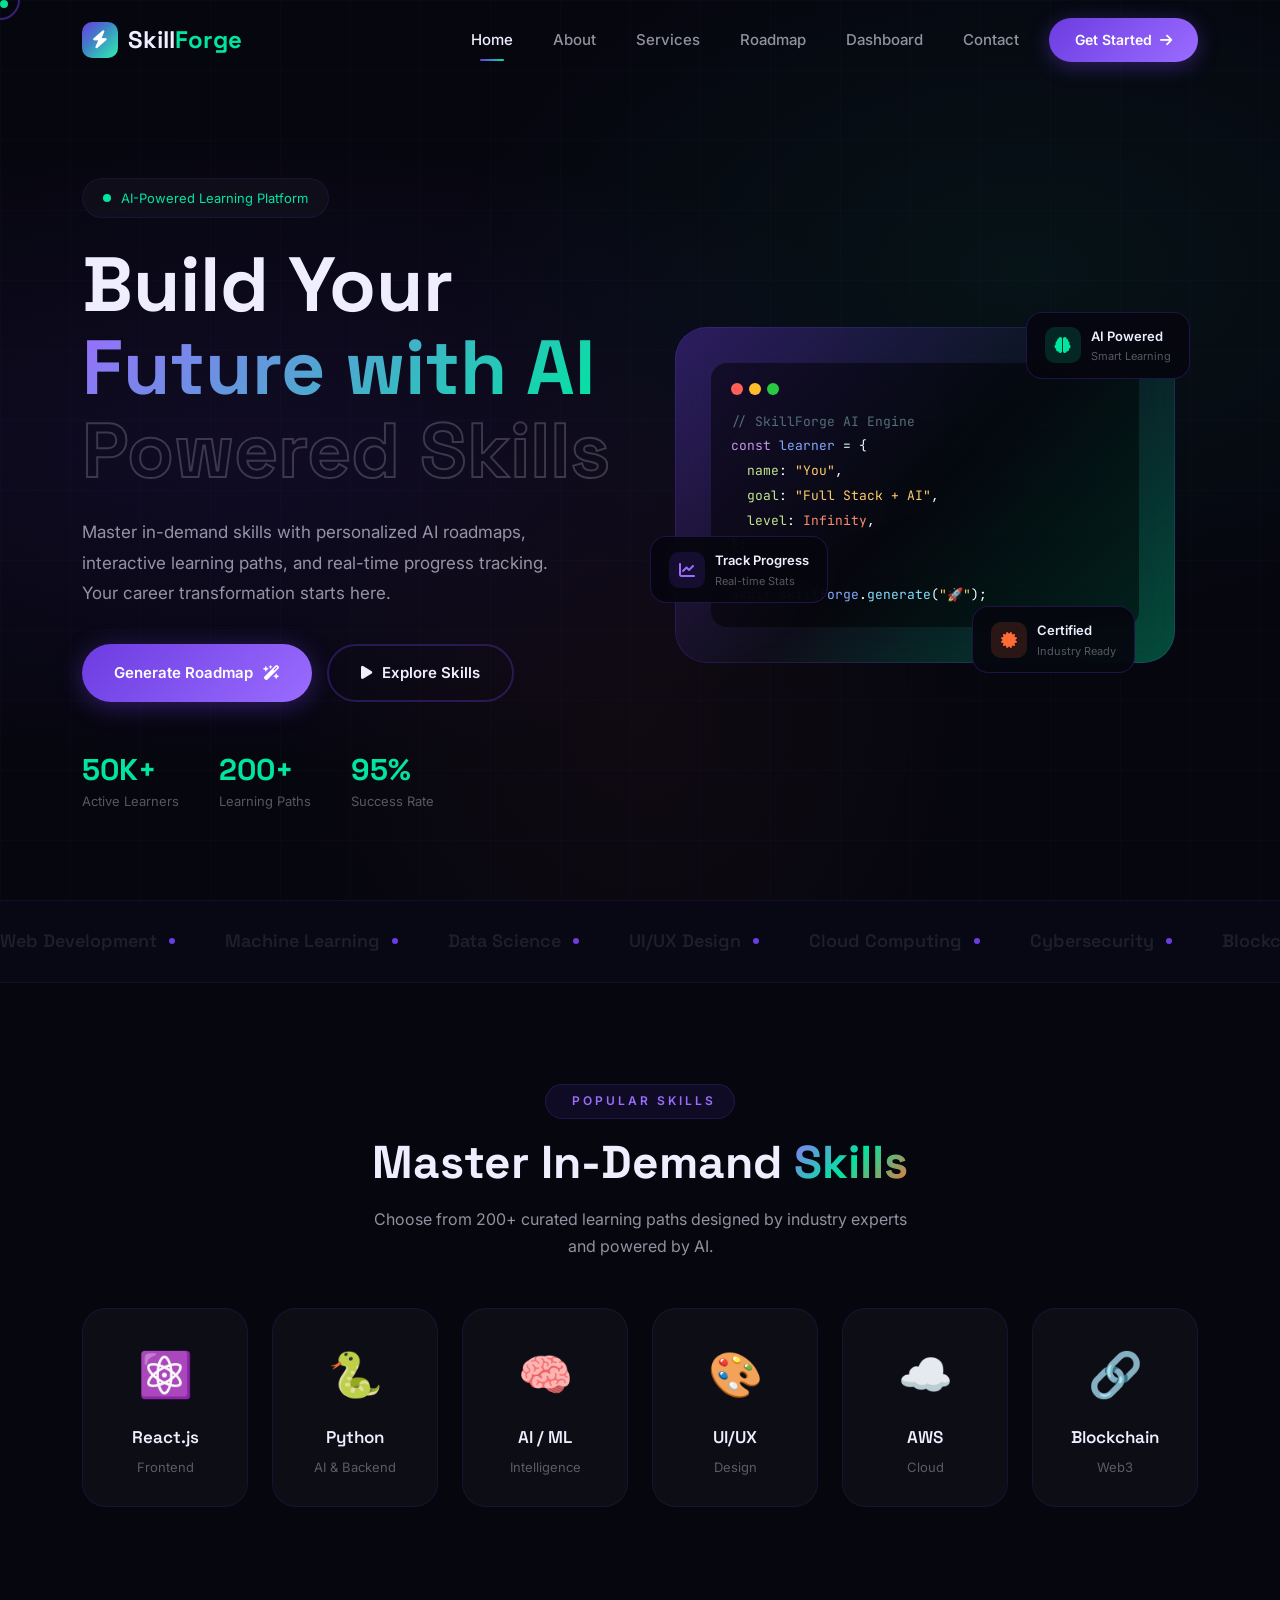
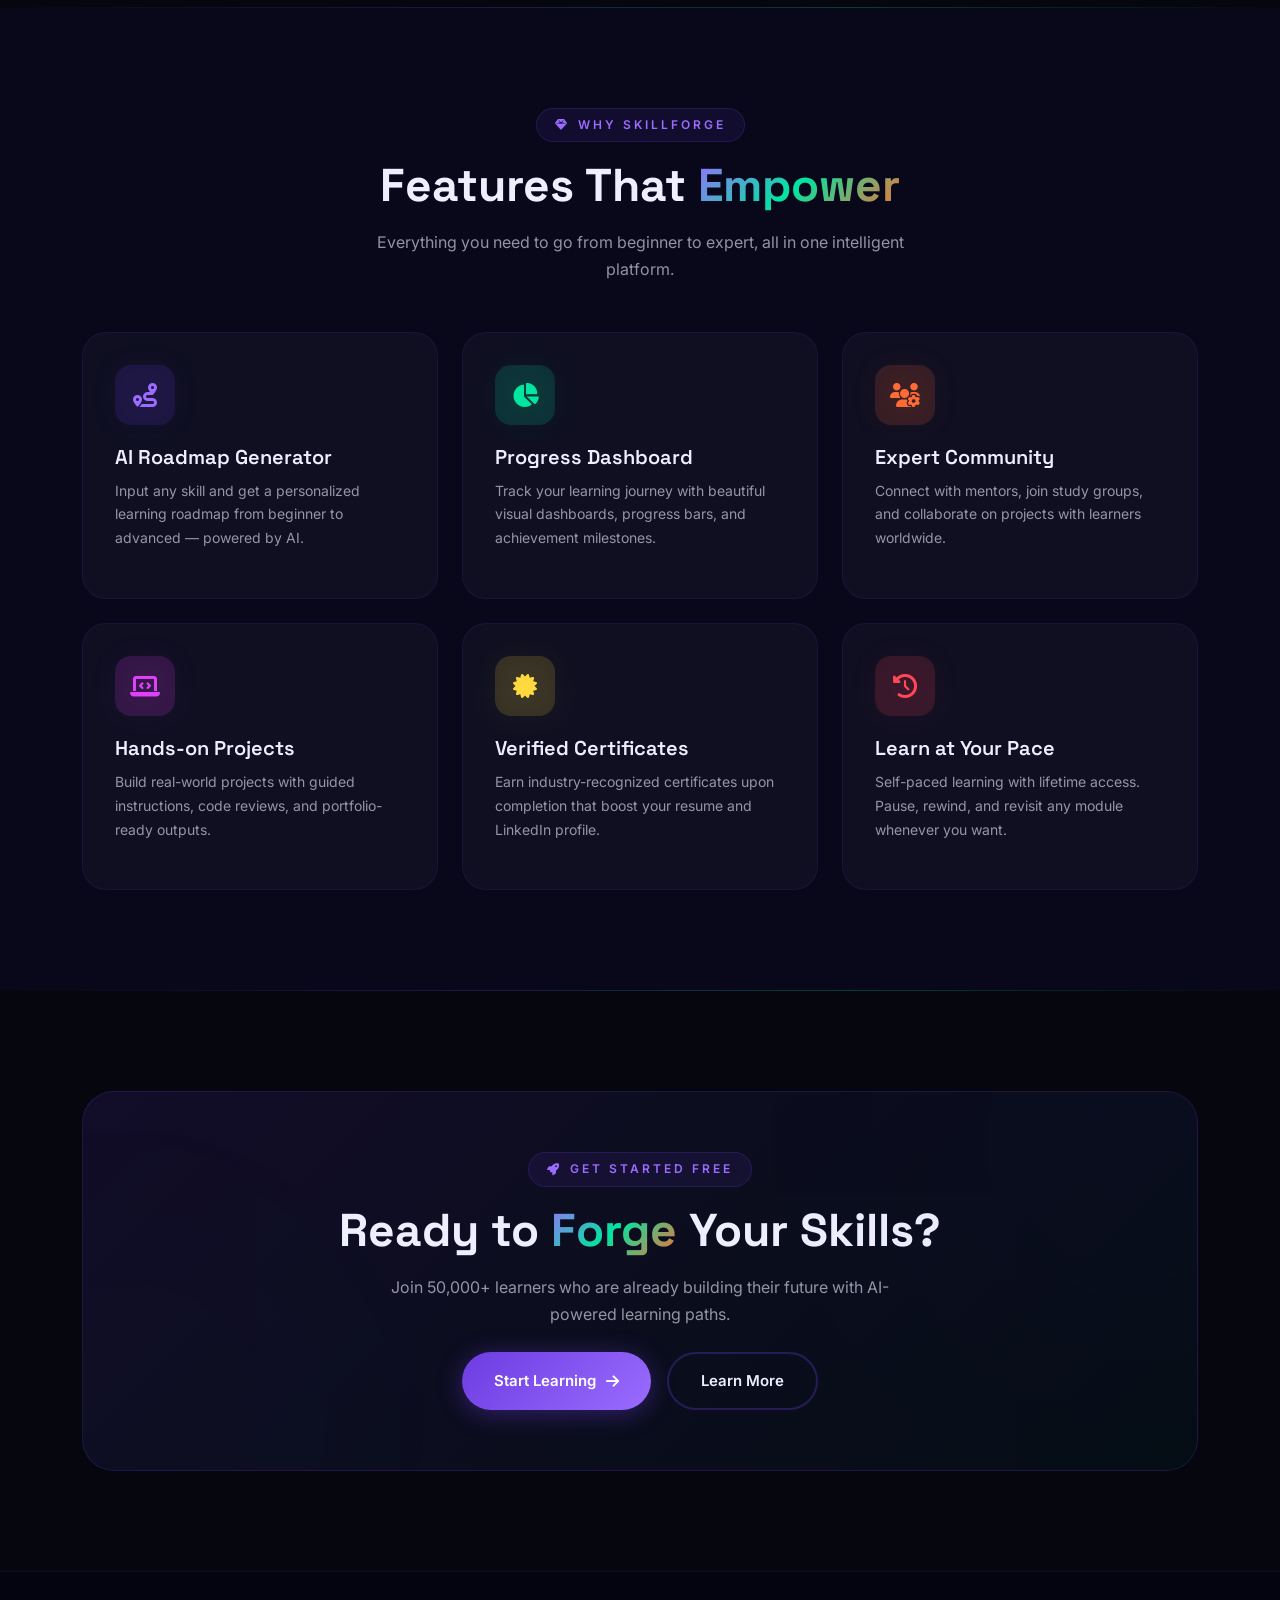
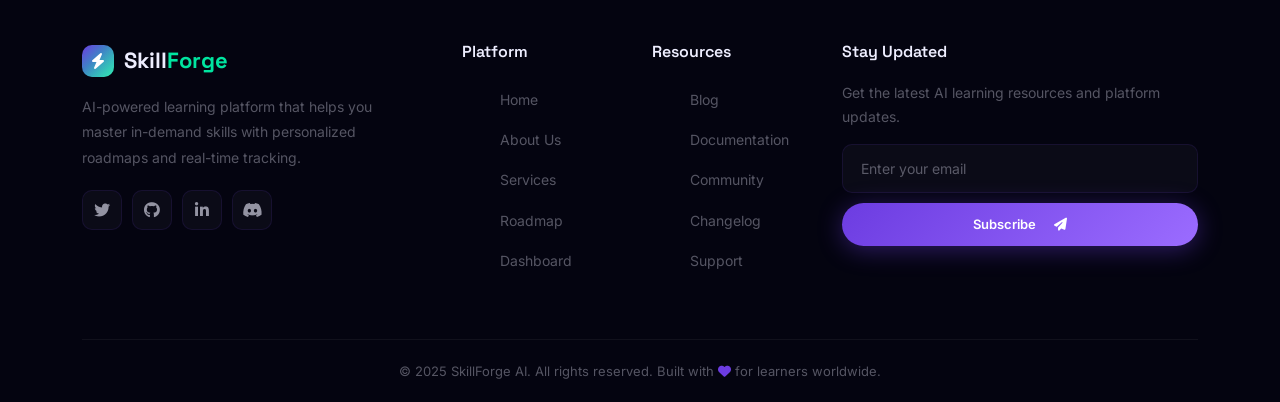
==== index.html @ aed68ee0 "SkillForge" ====
<!DOCTYPE html>
<html lang="en">
<head>
    <meta charset="UTF-8">
    <meta name="viewport" content="width=device-width, initial-scale=1.0">
    <title>SkillForge AI — Build Your Future with AI</title>
    <link href="https://cdn.jsdelivr.net/npm/bootstrap@5.3.0/dist/css/bootstrap.min.css" rel="stylesheet">
    <link href="https://cdnjs.cloudflare.com/ajax/libs/font-awesome/6.4.0/css/all.min.css" rel="stylesheet">
    <link href="style.css" rel="stylesheet">
</head>
<body>
    <!-- PRELOADER -->
    <div class="preloader" id="preloader">
        <div class="dna-loader">
            <span></span><span></span><span></span><span></span>
            <span></span><span></span><span></span><span></span>
        </div>
        <div class="preloader-text">
            <span>S</span><span>k</span><span>i</span><span>l</span><span>l</span>
            <span>F</span><span>o</span><span>r</span><span>g</span><span>e</span>
            <span> </span><span>A</span><span>I</span>
        </div>
    </div>

    <!-- CUSTOM CURSOR -->
    <div class="cursor-dot" id="cursorDot"></div>
    <div class="cursor-ring" id="cursorRing"></div>

    <!-- NAVBAR -->
    <nav class="sf-navbar navbar navbar-expand-lg fixed-top" id="sfNavbar">
        <div class="container">
            <a class="sf-brand" href="index.html">
                <div class="brand-icon"><i class="fas fa-bolt"></i></div>
                <div class="brand-text">Skill<span>Forge</span></div>
            </a>
            <button class="navbar-toggler" data-bs-toggle="collapse" data-bs-target="#sfNavCollapse">
                <span class="navbar-toggler-icon"></span>
            </button>
            <div class="collapse navbar-collapse" id="sfNavCollapse">
                <ul class="navbar-nav ms-auto align-items-center gap-1">
                    <li class="nav-item"><a class="nav-link sf-nav-link active" href="index.html">Home</a></li>
                    <li class="nav-item"><a class="nav-link sf-nav-link" href="about.html">About</a></li>
                    <li class="nav-item"><a class="nav-link sf-nav-link" href="services.html">Services</a></li>
                    <li class="nav-item"><a class="nav-link sf-nav-link" href="roadmap.html">Roadmap</a></li>
                    <li class="nav-item"><a class="nav-link sf-nav-link" href="dashboard.html">Dashboard</a></li>
                    <li class="nav-item"><a class="nav-link sf-nav-link" href="contact.html">Contact</a></li>
                    <li class="nav-item ms-lg-2">
                        <a class="nav-link sf-nav-cta" href="dashboard.html">
                            Get Started <i class="fas fa-arrow-right ms-1"></i>
                        </a>
                    </li>
                </ul>
            </div>
        </div>
    </nav>

    <!-- HERO -->
    <section class="home-hero">
        <div class="hero-grid"></div>
        <div class="particle-field"></div>
        <div class="container position-relative" style="z-index:2;">
            <div class="row align-items-center">
                <div class="col-lg-6">
                    <div class="hero-eyebrow reveal">
                        <span class="pulse-dot"></span>
                        AI-Powered Learning Platform
                    </div>
                    <h1 class="hero-title reveal">
                        <span class="line-1">Build Your</span><br>
                        <span class="line-2">Future with AI</span><br>
                        <span class="line-3">Powered Skills</span>
                    </h1>
                    <p class="hero-desc reveal">
                        Master in-demand skills with personalized AI roadmaps, interactive learning paths, and real-time progress tracking. Your career transformation starts here.
                    </p>
                    <div class="hero-buttons reveal">
                        <a href="roadmap.html" class="sf-btn sf-btn-primary">
                            Generate Roadmap <i class="fas fa-wand-magic-sparkles"></i>
                        </a>
                        <a href="services.html" class="sf-btn sf-btn-outline">
                            <i class="fas fa-play"></i> Explore Skills
                        </a>
                    </div>
                    <div class="hero-stats reveal">
                        <div class="hero-stat">
                            <h4><span class="counter" data-target="50" data-suffix="K+">0</span></h4>
                            <p>Active Learners</p>
                        </div>
                        <div class="hero-stat">
                            <h4><span class="counter" data-target="200" data-suffix="+">0</span></h4>
                            <p>Learning Paths</p>
                        </div>
                        <div class="hero-stat">
                            <h4><span class="counter" data-target="95" data-suffix="%">0</span></h4>
                            <p>Success Rate</p>
                        </div>
                    </div>
                </div>
                <div class="col-lg-6 mt-5 mt-lg-0">
                    <div class="hero-visual reveal-right">
                        <div class="hero-main-visual">
                            <div class="hero-glass-card">
                                <div class="hero-terminal">
                                    <div class="terminal-dots">
                                        <span></span><span></span><span></span>
                                    </div>
                                    <div class="terminal-line"><span class="t-comment">// SkillForge AI Engine</span></div>
                                    <div class="terminal-line"><span class="t-purple">const</span> <span class="t-blue">learner</span> <span class="t-white">= {</span></div>
                                    <div class="terminal-line">&nbsp;&nbsp;<span class="t-green">name</span><span class="t-white">:</span> <span class="t-yellow">"You"</span><span class="t-white">,</span></div>
                                    <div class="terminal-line">&nbsp;&nbsp;<span class="t-green">goal</span><span class="t-white">:</span> <span class="t-yellow">"Full Stack + AI"</span><span class="t-white">,</span></div>
                                    <div class="terminal-line">&nbsp;&nbsp;<span class="t-green">level</span><span class="t-white">:</span> <span class="t-orange">Infinity</span><span class="t-white">,</span></div>
                                    <div class="terminal-line"><span class="t-white">};</span></div>
                                    <div class="terminal-line"><br></div>
                                    <div class="terminal-line"><span class="t-purple">await</span> <span class="t-blue">skillforge</span><span class="t-white">.</span><span class="t-cyan">generate</span><span class="t-white">(</span><span class="t-yellow">"🚀"</span><span class="t-white">);</span></div>
                                </div>
                            </div>

                            <div class="hero-float hf-1">
                                <div class="hf-icon icon-cyan"><i class="fas fa-brain"></i></div>
                                <div class="hf-info">
                                    <div class="hf-title">AI Powered</div>
                                    <div class="hf-sub">Smart Learning</div>
                                </div>
                            </div>
                            <div class="hero-float hf-2">
                                <div class="hf-icon icon-purple"><i class="fas fa-chart-line"></i></div>
                                <div class="hf-info">
                                    <div class="hf-title">Track Progress</div>
                                    <div class="hf-sub">Real-time Stats</div>
                                </div>
                            </div>
                            <div class="hero-float hf-3">
                                <div class="hf-icon icon-orange"><i class="fas fa-certificate"></i></div>
                                <div class="hf-info">
                                    <div class="hf-title">Certified</div>
                                    <div class="hf-sub">Industry Ready</div>
                                </div>
                            </div>
                        </div>
                    </div>
                </div>
            </div>
        </div>
    </section>

    <!-- MARQUEE -->
    <div class="marquee-strip">
        <div class="marquee-track">
            <span class="marquee-item">Web Development <span class="dot"></span></span>
            <span class="marquee-item">Machine Learning <span class="dot"></span></span>
            <span class="marquee-item">Data Science <span class="dot"></span></span>
            <span class="marquee-item">UI/UX Design <span class="dot"></span></span>
            <span class="marquee-item">Cloud Computing <span class="dot"></span></span>
            <span class="marquee-item">Cybersecurity <span class="dot"></span></span>
            <span class="marquee-item">Blockchain <span class="dot"></span></span>
            <span class="marquee-item">DevOps <span class="dot"></span></span>
            <span class="marquee-item">Web Development <span class="dot"></span></span>
            <span class="marquee-item">Machine Learning <span class="dot"></span></span>
            <span class="marquee-item">Data Science <span class="dot"></span></span>
            <span class="marquee-item">UI/UX Design <span class="dot"></span></span>
            <span class="marquee-item">Cloud Computing <span class="dot"></span></span>
            <span class="marquee-item">Cybersecurity <span class="dot"></span></span>
            <span class="marquee-item">Blockchain <span class="dot"></span></span>
            <span class="marquee-item">DevOps <span class="dot"></span></span>
        </div>
    </div>

    <!-- SKILLS PREVIEW -->
    <section class="sf-section">
        <div class="container">
            <div class="text-center mb-5 reveal">
                <div class="section-badge"><i class="fas fa-sparkles"></i> Popular Skills</div>
                <h2 class="section-title">Master In-Demand <span class="gradient-text">Skills</span></h2>
                <p class="section-desc mx-auto">Choose from 200+ curated learning paths designed by industry experts and powered by AI.</p>
            </div>
            <div class="row g-4">
                <div class="col-lg-2 col-md-4 col-6 reveal delay-1">
                    <div class="skill-preview-card">
                        <span class="skill-emoji">⚛️</span>
                        <h5>React.js</h5>
                        <p>Frontend</p>
                    </div>
                </div>
                <div class="col-lg-2 col-md-4 col-6 reveal delay-2">
                    <div class="skill-preview-card">
                        <span class="skill-emoji">🐍</span>
                        <h5>Python</h5>
                        <p>AI & Backend</p>
                    </div>
                </div>
                <div class="col-lg-2 col-md-4 col-6 reveal delay-3">
                    <div class="skill-preview-card">
                        <span class="skill-emoji">🧠</span>
                        <h5>AI / ML</h5>
                        <p>Intelligence</p>
                    </div>
                </div>
                <div class="col-lg-2 col-md-4 col-6 reveal delay-4">
                    <div class="skill-preview-card">
                        <span class="skill-emoji">🎨</span>
                        <h5>UI/UX</h5>
                        <p>Design</p>
                    </div>
                </div>
                <div class="col-lg-2 col-md-4 col-6 reveal delay-5">
                    <div class="skill-preview-card">
                        <span class="skill-emoji">☁️</span>
                        <h5>AWS</h5>
                        <p>Cloud</p>
                    </div>
                </div>
                <div class="col-lg-2 col-md-4 col-6 reveal delay-6">
                    <div class="skill-preview-card">
                        <span class="skill-emoji">🔗</span>
                        <h5>Blockchain</h5>
                        <p>Web3</p>
                    </div>
                </div>
            </div>
        </div>
    </section>

    <hr class="glow-divider">

    <!-- FEATURES -->
    <section class="sf-section sf-section-alt">
        <div class="container">
            <div class="text-center mb-5 reveal">
                <div class="section-badge"><i class="fas fa-gem"></i> Why SkillForge</div>
                <h2 class="section-title">Features That <span class="gradient-text">Empower</span></h2>
                <p class="section-desc mx-auto">Everything you need to go from beginner to expert, all in one intelligent platform.</p>
            </div>
            <div class="row g-4">
                <div class="col-lg-4 col-md-6 reveal delay-1">
                    <div class="sf-card">
                        <div class="sf-icon-box icon-purple"><i class="fas fa-route"></i></div>
                        <h5 style="font-family:var(--font-heading);font-weight:600;margin-bottom:10px;">AI Roadmap Generator</h5>
                        <p style="color:var(--text-secondary);font-size:14px;">Input any skill and get a personalized learning roadmap from beginner to advanced — powered by AI.</p>
                    </div>
                </div>
                <div class="col-lg-4 col-md-6 reveal delay-2">
                    <div class="sf-card">
                        <div class="sf-icon-box icon-cyan"><i class="fas fa-chart-pie"></i></div>
                        <h5 style="font-family:var(--font-heading);font-weight:600;margin-bottom:10px;">Progress Dashboard</h5>
                        <p style="color:var(--text-secondary);font-size:14px;">Track your learning journey with beautiful visual dashboards, progress bars, and achievement milestones.</p>
                    </div>
                </div>
                <div class="col-lg-4 col-md-6 reveal delay-3">
                    <div class="sf-card">
                        <div class="sf-icon-box icon-orange"><i class="fas fa-users-gear"></i></div>
                        <h5 style="font-family:var(--font-heading);font-weight:600;margin-bottom:10px;">Expert Community</h5>
                        <p style="color:var(--text-secondary);font-size:14px;">Connect with mentors, join study groups, and collaborate on projects with learners worldwide.</p>
                    </div>
                </div>
                <div class="col-lg-4 col-md-6 reveal delay-4">
                    <div class="sf-card">
                        <div class="sf-icon-box icon-magenta"><i class="fas fa-laptop-code"></i></div>
                        <h5 style="font-family:var(--font-heading);font-weight:600;margin-bottom:10px;">Hands-on Projects</h5>
                        <p style="color:var(--text-secondary);font-size:14px;">Build real-world projects with guided instructions, code reviews, and portfolio-ready outputs.</p>
                    </div>
                </div>
                <div class="col-lg-4 col-md-6 reveal delay-5">
                    <div class="sf-card">
                        <div class="sf-icon-box icon-yellow"><i class="fas fa-certificate"></i></div>
                        <h5 style="font-family:var(--font-heading);font-weight:600;margin-bottom:10px;">Verified Certificates</h5>
                        <p style="color:var(--text-secondary);font-size:14px;">Earn industry-recognized certificates upon completion that boost your resume and LinkedIn profile.</p>
                    </div>
                </div>
                <div class="col-lg-4 col-md-6 reveal delay-6">
                    <div class="sf-card">
                        <div class="sf-icon-box icon-red"><i class="fas fa-clock-rotate-left"></i></div>
                        <h5 style="font-family:var(--font-heading);font-weight:600;margin-bottom:10px;">Learn at Your Pace</h5>
                        <p style="color:var(--text-secondary);font-size:14px;">Self-paced learning with lifetime access. Pause, rewind, and revisit any module whenever you want.</p>
                    </div>
                </div>
            </div>
        </div>
    </section>

    <hr class="glow-divider">

    <!-- CTA -->
    <section class="sf-section">
        <div class="container reveal">
            <div class="cta-box">
                <div class="section-badge"><i class="fas fa-rocket"></i> Get Started Free</div>
                <h2 class="section-title">Ready to <span class="gradient-text">Forge</span> Your Skills?</h2>
                <p class="section-desc mx-auto mb-4">Join 50,000+ learners who are already building their future with AI-powered learning paths.</p>
                <div class="d-flex gap-3 justify-content-center flex-wrap">
                    <a href="roadmap.html" class="sf-btn sf-btn-primary">
                        Start Learning <i class="fas fa-arrow-right"></i>
                    </a>
                    <a href="about.html" class="sf-btn sf-btn-outline">
                        Learn More
                    </a>
                </div>
            </div>
        </div>
    </section>

    <!-- FOOTER -->
    <footer class="sf-footer">
        <div class="container">
            <div class="row g-4">
                <div class="col-lg-4 col-md-6">
                    <div class="footer-brand">
                        <a class="sf-brand" href="index.html" style="font-size:22px;">
                            <div class="brand-icon" style="width:32px;height:32px;font-size:16px;"><i class="fas fa-bolt"></i></div>
                            <div class="brand-text">Skill<span>Forge</span></div>
                        </a>
                        <p>AI-powered learning platform that helps you master in-demand skills with personalized roadmaps and real-time tracking.</p>
                        <div class="footer-social">
                            <a href="#"><i class="fab fa-twitter"></i></a>
                            <a href="#"><i class="fab fa-github"></i></a>
                            <a href="#"><i class="fab fa-linkedin-in"></i></a>
                            <a href="#"><i class="fab fa-discord"></i></a>
                        </div>
                    </div>
                </div>
                <div class="col-lg-2 col-md-6 col-6">
                    <h6>Platform</h6>
                    <ul class="footer-links">
                        <li><a href="index.html">Home</a></li>
                        <li><a href="about.html">About Us</a></li>
                        <li><a href="services.html">Services</a></li>
                        <li><a href="roadmap.html">Roadmap</a></li>
                        <li><a href="dashboard.html">Dashboard</a></li>
                    </ul>
                </div>
                <div class="col-lg-2 col-md-6 col-6">
                    <h6>Resources</h6>
                    <ul class="footer-links">
                        <li><a href="#">Blog</a></li>
                        <li><a href="#">Documentation</a></li>
                        <li><a href="#">Community</a></li>
                        <li><a href="#">Changelog</a></li>
                        <li><a href="contact.html">Support</a></li>
                    </ul>
                </div>
                <div class="col-lg-4 col-md-6">
                    <h6>Stay Updated</h6>
                    <p style="font-size:14px;color:var(--text-muted);margin-bottom:15px;">Get the latest AI learning resources and platform updates.</p>
                    <div class="footer-newsletter">
                        <input type="email" placeholder="Enter your email">
                        <button class="sf-btn sf-btn-primary sf-btn-sm w-100 justify-content-center" style="border:none;">
                            Subscribe <i class="fas fa-paper-plane ms-2"></i>
                        </button>
                    </div>
                </div>
            </div>
            <div class="footer-bottom">
                <p>© 2025 SkillForge AI. All rights reserved. Built with <i class="fas fa-heart" style="color:var(--primary);"></i> for learners worldwide.</p>
            </div>
        </div>
    </footer>

    <!-- SCROLL TOP -->
    <button class="scroll-top" id="scrollTopBtn"><i class="fas fa-arrow-up"></i></button>

    <script src="https://cdn.jsdelivr.net/npm/bootstrap@5.3.0/dist/js/bootstrap.bundle.min.js"></script>
    <script src="script.js"></script>
</body>
</html>
---- style.css ----
/* ================================================================
   SKILLFORGE AI — Premium AI Learning Platform
   100% Original Design | Dark Futuristic Theme
   Author: SkillForge Team | 2025
   ================================================================ */

/* ============ GOOGLE FONTS ============ */
@import url("https://fonts.googleapis.com/css2?family=Inter:wght@300;400;500;600;700;800;900&family=Space+Grotesk:wght@400;500;600;700&family=JetBrains+Mono:wght@400;500;600&display=swap");

/* ============ CSS VARIABLES ============ */
:root {
  --primary: #6c3ce1;
  --primary-light: #9b6cff;
  --primary-dark: #4a1fb8;
  --cyan: #00e5a0;
  --cyan-light: #66ffd1;
  --cyan-dark: #00b87c;
  --orange: #ff6b35;
  --orange-light: #ff9f6c;
  --magenta: #e040fb;
  --red: #ff4757;
  --yellow: #ffd93d;

  --bg-dark: #06060f;
  --bg-card: #0d0d1a;
  --bg-card-hover: #12122a;
  --bg-section: #08081a;

  --text-primary: #eeeeff;
  --text-secondary: rgba(238, 238, 255, 0.6);
  --text-muted: rgba(238, 238, 255, 0.35);

  --glass: rgba(255, 255, 255, 0.03);
  --glass-border: rgba(108, 60, 225, 0.12);
  --glass-hover: rgba(108, 60, 225, 0.08);

  --font-heading: "Space Grotesk", sans-serif;
  --font-body: "Inter", sans-serif;
  --font-mono: "JetBrains Mono", monospace;

  --radius-sm: 10px;
  --radius-md: 16px;
  --radius-lg: 24px;
  --radius-xl: 32px;
  --radius-full: 9999px;

  --shadow-glow: 0 0 30px rgba(108, 60, 225, 0.15);
  --shadow-card: 0 8px 32px rgba(0, 0, 0, 0.3);
  --shadow-float: 0 20px 60px rgba(0, 0, 0, 0.4);

  --transition: all 0.4s cubic-bezier(0.175, 0.885, 0.32, 1.275);
  --transition-smooth: all 0.3s ease;
}

/* ============ RESET & BASE ============ */
*,
*::before,
*::after {
  margin: 0;
  padding: 0;
  box-sizing: border-box;
}

html {
  scroll-behavior: smooth;
  scroll-padding-top: 90px;
  font-size: 16px;
}

body {
  font-family: var(--font-body);
  background: var(--bg-dark);
  color: var(--text-primary);
  overflow-x: hidden;
  line-height: 1.7;
  -webkit-font-smoothing: antialiased;
  -moz-osx-font-smoothing: grayscale;
}

::selection {
  background: var(--primary);
  color: #fff;
}

::-webkit-scrollbar {
  width: 6px;
}
::-webkit-scrollbar-track {
  background: var(--bg-dark);
}
::-webkit-scrollbar-thumb {
  background: var(--primary);
  border-radius: 10px;
}

img {
  max-width: 100%;
  display: block;
}

a {
  text-decoration: none;
  color: inherit;
  transition: var(--transition-smooth);
}

ul,
ol {
  list-style: none;
}

/* ============ PRELOADER ============ */
.preloader {
  position: fixed;
  inset: 0;
  background: var(--bg-dark);
  z-index: 1000000;
  display: flex;
  flex-direction: column;
  align-items: center;
  justify-content: center;
  transition:
    opacity 0.6s ease,
    visibility 0.6s ease;
}
.preloader.hide {
  opacity: 0;
  visibility: hidden;
  pointer-events: none;
}

/* DNA Helix Loader */
.dna-loader {
  display: flex;
  gap: 8px;
  align-items: center;
  height: 60px;
}
.dna-loader span {
  width: 6px;
  height: 6px;
  border-radius: 50%;
  animation: dnaWave 1.2s ease-in-out infinite;
}
.dna-loader span:nth-child(odd) {
  background: var(--primary);
}
.dna-loader span:nth-child(even) {
  background: var(--cyan);
}
.dna-loader span:nth-child(1) {
  animation-delay: 0s;
}
.dna-loader span:nth-child(2) {
  animation-delay: 0.1s;
}
.dna-loader span:nth-child(3) {
  animation-delay: 0.2s;
}
.dna-loader span:nth-child(4) {
  animation-delay: 0.3s;
}
.dna-loader span:nth-child(5) {
  animation-delay: 0.4s;
}
.dna-loader span:nth-child(6) {
  animation-delay: 0.5s;
}
.dna-loader span:nth-child(7) {
  animation-delay: 0.6s;
}
.dna-loader span:nth-child(8) {
  animation-delay: 0.7s;
}
@keyframes dnaWave {
  0%,
  100% {
    transform: translateY(0) scale(1);
    opacity: 0.5;
  }
  50% {
    transform: translateY(-25px) scale(1.4);
    opacity: 1;
  }
}
.preloader-text {
  margin-top: 30px;
  font-family: var(--font-heading);
  font-size: 13px;
  letter-spacing: 6px;
  text-transform: uppercase;
  color: var(--primary-light);
}
.preloader-text span {
  display: inline-block;
  animation: fadeChar 1.5s ease-in-out infinite;
}
.preloader-text span:nth-child(1) {
  animation-delay: 0s;
}
.preloader-text span:nth-child(2) {
  animation-delay: 0.05s;
}
.preloader-text span:nth-child(3) {
  animation-delay: 0.1s;
}
.preloader-text span:nth-child(4) {
  animation-delay: 0.15s;
}
.preloader-text span:nth-child(5) {
  animation-delay: 0.2s;
}
.preloader-text span:nth-child(6) {
  animation-delay: 0.25s;
}
.preloader-text span:nth-child(7) {
  animation-delay: 0.3s;
}
.preloader-text span:nth-child(8) {
  animation-delay: 0.35s;
}
.preloader-text span:nth-child(9) {
  animation-delay: 0.4s;
}
.preloader-text span:nth-child(10) {
  animation-delay: 0.45s;
}
.preloader-text span:nth-child(11) {
  animation-delay: 0.5s;
}
.preloader-text span:nth-child(12) {
  animation-delay: 0.55s;
}
@keyframes fadeChar {
  0%,
  100% {
    opacity: 0.3;
  }
  50% {
    opacity: 1;
  }
}

/* ============ CUSTOM CURSOR ============ */
.cursor-dot {
  width: 8px;
  height: 8px;
  background: var(--cyan);
  border-radius: 50%;
  position: fixed;
  pointer-events: none;
  z-index: 999999;
  transition: transform 0.1s ease;
  mix-blend-mode: difference;
}
.cursor-ring {
  width: 40px;
  height: 40px;
  border: 2px solid rgba(108, 60, 225, 0.5);
  border-radius: 50%;
  position: fixed;
  pointer-events: none;
  z-index: 999998;
  transition: all 0.18s ease-out;
}
.cursor-ring.hover {
  transform: scale(1.6);
  border-color: var(--cyan);
  background: rgba(0, 229, 160, 0.05);
}

/* ============ NAVBAR ============ */
.sf-navbar {
  position: fixed;
  top: 0;
  left: 0;
  right: 0;
  z-index: 99999;
  padding: 18px 0;
  transition: all 0.4s ease;
  background: transparent;
}
.sf-navbar.scrolled {
  padding: 10px 0;
  background: rgba(6, 6, 15, 0.92);
  backdrop-filter: blur(25px);
  -webkit-backdrop-filter: blur(25px);
  border-bottom: 1px solid var(--glass-border);
  box-shadow: 0 4px 30px rgba(0, 0, 0, 0.3);
}
.sf-brand {
  font-family: var(--font-heading);
  font-weight: 700;
  font-size: 24px;
  color: var(--text-primary) !important;
  display: flex;
  align-items: center;
  gap: 10px;
}
.sf-brand .brand-icon {
  width: 36px;
  height: 36px;
  background: linear-gradient(135deg, var(--primary), var(--cyan));
  border-radius: var(--radius-sm);
  display: flex;
  align-items: center;
  justify-content: center;
  font-size: 18px;
  color: #fff;
  position: relative;
  overflow: hidden;
}
.sf-brand .brand-icon::after {
  content: "";
  position: absolute;
  inset: 0;
  background: linear-gradient(
    135deg,
    transparent 40%,
    rgba(255, 255, 255, 0.2)
  );
}
.sf-brand .brand-text span {
  color: var(--cyan);
}
.sf-nav-link {
  color: var(--text-secondary) !important;
  font-weight: 500;
  font-size: 15px;
  padding: 8px 16px !important;
  border-radius: var(--radius-sm);
  position: relative;
  margin: 0 2px;
  transition: var(--transition-smooth);
}
.sf-nav-link::before {
  content: "";
  position: absolute;
  bottom: 0;
  left: 50%;
  transform: translateX(-50%);
  width: 0;
  height: 2px;
  background: linear-gradient(90deg, var(--primary), var(--cyan));
  border-radius: 2px;
  transition: width 0.3s ease;
}
.sf-nav-link:hover,
.sf-nav-link.active {
  color: var(--text-primary) !important;
}
.sf-nav-link:hover::before,
.sf-nav-link.active::before {
  width: 24px;
}
.sf-nav-cta {
  background: linear-gradient(135deg, var(--primary), var(--primary-light));
  color: #fff !important;
  padding: 10px 26px !important;
  border-radius: var(--radius-full);
  font-weight: 600;
  font-size: 14px;
  box-shadow: 0 4px 20px rgba(108, 60, 225, 0.4);
  transition: var(--transition);
  border: none;
}
.sf-nav-cta:hover {
  transform: translateY(-2px);
  box-shadow: 0 8px 30px rgba(108, 60, 225, 0.6);
  color: #fff !important;
}
.navbar-toggler {
  border: 2px solid var(--primary) !important;
  padding: 5px 10px;
  border-radius: var(--radius-sm);
}
.navbar-toggler-icon {
  background-image: url("data:image/svg+xml,%3csvg xmlns='http://www.w3.org/2000/svg' viewBox='0 0 30 30'%3e%3cpath stroke='%236C3CE1' stroke-linecap='round' stroke-width='2' d='M4 7h22M4 15h22M4 23h22'/%3e%3c/svg%3e") !important;
}

/* ============ PAGE HERO / INNER BANNER ============ */
.page-banner {
  padding: 160px 0 90px;
  text-align: center;
  position: relative;
  overflow: hidden;
}
.page-banner::before {
  content: "";
  position: absolute;
  inset: 0;
  background:
    radial-gradient(
      ellipse at 30% 0%,
      rgba(108, 60, 225, 0.12) 0%,
      transparent 50%
    ),
    radial-gradient(
      ellipse at 70% 100%,
      rgba(0, 229, 160, 0.08) 0%,
      transparent 50%
    );
  pointer-events: none;
}
.page-banner .grid-bg {
  position: absolute;
  inset: 0;
  background-image:
    linear-gradient(rgba(108, 60, 225, 0.04) 1px, transparent 1px),
    linear-gradient(90deg, rgba(108, 60, 225, 0.04) 1px, transparent 1px);
  background-size: 60px 60px;
  pointer-events: none;
}
.page-breadcrumb {
  display: inline-flex;
  align-items: center;
  gap: 8px;
  font-size: 14px;
  margin-bottom: 15px;
  padding: 6px 18px;
  background: var(--glass);
  border: 1px solid var(--glass-border);
  border-radius: var(--radius-full);
  color: var(--cyan);
}
.page-breadcrumb a {
  color: var(--text-muted);
}
.page-breadcrumb a:hover {
  color: var(--primary-light);
}
.page-banner h1 {
  font-family: var(--font-heading);
  font-size: clamp(34px, 5vw, 56px);
  font-weight: 700;
  margin-bottom: 15px;
  line-height: 1.15;
}
.page-banner p {
  color: var(--text-secondary);
  font-size: 17px;
  max-width: 560px;
  margin: 0 auto;
}

/* ============ SECTION COMMON ============ */
.sf-section {
  padding: 100px 0;
  position: relative;
}
.sf-section-alt {
  background: var(--bg-section);
}
.section-badge {
  display: inline-flex;
  align-items: center;
  gap: 8px;
  padding: 6px 18px;
  border-radius: var(--radius-full);
  font-size: 12px;
  font-weight: 600;
  text-transform: uppercase;
  letter-spacing: 3px;
  margin-bottom: 16px;
  background: rgba(108, 60, 225, 0.1);
  color: var(--primary-light);
  border: 1px solid rgba(108, 60, 225, 0.2);
}
.section-title {
  font-family: var(--font-heading);
  font-size: clamp(28px, 4vw, 46px);
  font-weight: 700;
  line-height: 1.2;
  margin-bottom: 16px;
}
.section-desc {
  color: var(--text-secondary);
  font-size: 16px;
  max-width: 560px;
}
.gradient-text {
  background: linear-gradient(
    135deg,
    var(--primary-light),
    var(--cyan),
    var(--orange)
  );
  -webkit-background-clip: text;
  -webkit-text-fill-color: transparent;
  background-clip: text;
}
.accent-text {
  color: var(--cyan);
}
.glow-divider {
  height: 1px;
  background: linear-gradient(
    90deg,
    transparent,
    var(--primary),
    var(--cyan),
    transparent
  );
  border: none;
  opacity: 0.25;
  margin: 0;
}

/* ============ BUTTONS ============ */
.sf-btn {
  display: inline-flex;
  align-items: center;
  gap: 10px;
  padding: 14px 32px;
  border-radius: var(--radius-full);
  font-weight: 600;
  font-size: 15px;
  font-family: var(--font-body);
  cursor: pointer;
  transition: var(--transition);
  border: none;
  text-decoration: none;
  position: relative;
  overflow: hidden;
}
.sf-btn::after {
  content: "";
  position: absolute;
  inset: 0;
  background: linear-gradient(
    135deg,
    transparent 40%,
    rgba(255, 255, 255, 0.1)
  );
  opacity: 0;
  transition: opacity 0.3s;
}
.sf-btn:hover::after {
  opacity: 1;
}
.sf-btn-primary {
  background: linear-gradient(135deg, var(--primary), var(--primary-light));
  color: #fff;
  box-shadow: 0 4px 25px rgba(108, 60, 225, 0.4);
}
.sf-btn-primary:hover {
  transform: translateY(-3px);
  box-shadow: 0 10px 35px rgba(108, 60, 225, 0.6);
  color: #fff;
}
.sf-btn-outline {
  background: transparent;
  color: var(--text-primary);
  border: 2px solid rgba(108, 60, 225, 0.3);
}
.sf-btn-outline:hover {
  border-color: var(--cyan);
  color: var(--cyan);
  transform: translateY(-3px);
  box-shadow: 0 5px 20px rgba(0, 229, 160, 0.15);
}
.sf-btn-cyan {
  background: linear-gradient(135deg, var(--cyan-dark), var(--cyan));
  color: var(--bg-dark);
  box-shadow: 0 4px 20px rgba(0, 229, 160, 0.3);
}
.sf-btn-cyan:hover {
  transform: translateY(-3px);
  box-shadow: 0 10px 30px rgba(0, 229, 160, 0.5);
  color: var(--bg-dark);
}
.sf-btn-sm {
  padding: 10px 22px;
  font-size: 13px;
}

/* ============ GLASS CARD ============ */
.sf-card {
  background: var(--glass);
  border: 1px solid var(--glass-border);
  border-radius: var(--radius-lg);
  padding: 32px;
  transition: var(--transition);
  position: relative;
  overflow: hidden;
  height: 100%;
}
.sf-card::before {
  content: "";
  position: absolute;
  top: 0;
  left: 0;
  right: 0;
  height: 3px;
  background: linear-gradient(90deg, var(--primary), var(--cyan));
  transform: scaleX(0);
  transform-origin: left;
  transition: transform 0.4s ease;
}
.sf-card:hover {
  transform: translateY(-8px);
  border-color: rgba(108, 60, 225, 0.25);
  box-shadow: var(--shadow-glow);
  background: var(--glass-hover);
}
.sf-card:hover::before {
  transform: scaleX(1);
}

/* ============ ICON BOX ============ */
.sf-icon-box {
  width: 60px;
  height: 60px;
  border-radius: var(--radius-md);
  display: flex;
  align-items: center;
  justify-content: center;
  font-size: 24px;
  margin-bottom: 20px;
  position: relative;
}
.sf-icon-box::after {
  content: "";
  position: absolute;
  inset: -3px;
  border-radius: inherit;
  background: inherit;
  filter: blur(15px);
  opacity: 0.3;
  z-index: -1;
}
.icon-purple {
  background: rgba(108, 60, 225, 0.15);
  color: var(--primary-light);
}
.icon-cyan {
  background: rgba(0, 229, 160, 0.15);
  color: var(--cyan);
}
.icon-orange {
  background: rgba(255, 107, 53, 0.15);
  color: var(--orange);
}
.icon-magenta {
  background: rgba(224, 64, 251, 0.15);
  color: var(--magenta);
}
.icon-yellow {
  background: rgba(255, 217, 61, 0.15);
  color: var(--yellow);
}
.icon-red {
  background: rgba(255, 71, 87, 0.15);
  color: var(--red);
}

/* ============ FOOTER ============ */
.sf-footer {
  background: #040410;
  border-top: 1px solid var(--glass-border);
  padding: 70px 0 0;
}
.sf-footer .footer-brand p {
  color: var(--text-muted);
  font-size: 14px;
  margin-top: 15px;
  max-width: 300px;
  line-height: 1.8;
}
.sf-footer h6 {
  font-family: var(--font-heading);
  font-weight: 600;
  font-size: 16px;
  margin-bottom: 20px;
  color: var(--text-primary);
}
.footer-links li {
  margin-bottom: 10px;
}
.footer-links a {
  color: var(--text-muted);
  font-size: 14px;
  display: inline-flex;
  align-items: center;
  gap: 6px;
}
.footer-links a::before {
  content: "";
  width: 0;
  height: 1px;
  background: var(--cyan);
  transition: width 0.3s;
}
.footer-links a:hover {
  color: var(--cyan);
}
.footer-links a:hover::before {
  width: 12px;
}
.footer-social {
  display: flex;
  gap: 10px;
  margin-top: 20px;
}
.footer-social a {
  width: 40px;
  height: 40px;
  border-radius: var(--radius-sm);
  background: var(--glass);
  border: 1px solid var(--glass-border);
  display: flex;
  align-items: center;
  justify-content: center;
  color: var(--text-secondary);
  font-size: 16px;
  transition: var(--transition);
}
.footer-social a:hover {
  background: var(--primary);
  border-color: var(--primary);
  color: #fff;
  transform: translateY(-3px);
  box-shadow: 0 5px 15px rgba(108, 60, 225, 0.4);
}
.footer-bottom {
  margin-top: 50px;
  padding: 20px 0;
  border-top: 1px solid rgba(238, 238, 255, 0.05);
  text-align: center;
}
.footer-bottom p {
  color: var(--text-muted);
  font-size: 13px;
  margin: 0;
}
.footer-newsletter input {
  width: 100%;
  padding: 12px 18px;
  background: var(--glass);
  border: 1px solid var(--glass-border);
  border-radius: var(--radius-sm);
  color: var(--text-primary);
  font-size: 14px;
  font-family: var(--font-body);
  outline: none;
  margin-bottom: 10px;
  transition: var(--transition-smooth);
}
.footer-newsletter input:focus {
  border-color: var(--primary);
  box-shadow: 0 0 0 3px rgba(108, 60, 225, 0.1);
}
.footer-newsletter input::placeholder {
  color: var(--text-muted);
}

/* ============ SCROLL TO TOP ============ */
.scroll-top {
  position: fixed;
  bottom: 30px;
  right: 30px;
  width: 46px;
  height: 46px;
  background: linear-gradient(135deg, var(--primary), var(--primary-light));
  color: #fff;
  border: none;
  border-radius: var(--radius-sm);
  font-size: 18px;
  cursor: pointer;
  opacity: 0;
  visibility: hidden;
  transition: var(--transition);
  z-index: 9998;
  box-shadow: 0 4px 20px rgba(108, 60, 225, 0.4);
  display: flex;
  align-items: center;
  justify-content: center;
}
.scroll-top.show {
  opacity: 1;
  visibility: visible;
}
.scroll-top:hover {
  transform: translateY(-4px);
  box-shadow: 0 8px 30px rgba(108, 60, 225, 0.6);
}

/* ============ REVEAL ANIMATIONS ============ */
.reveal {
  opacity: 0;
  transform: translateY(40px);
  transition: all 0.8s cubic-bezier(0.175, 0.885, 0.32, 1.275);
}
.reveal.active {
  opacity: 1;
  transform: translateY(0);
}
.reveal-left {
  opacity: 0;
  transform: translateX(-50px);
  transition: all 0.8s cubic-bezier(0.175, 0.885, 0.32, 1.275);
}
.reveal-left.active {
  opacity: 1;
  transform: translateX(0);
}
.reveal-right {
  opacity: 0;
  transform: translateX(50px);
  transition: all 0.8s cubic-bezier(0.175, 0.885, 0.32, 1.275);
}
.reveal-right.active {
  opacity: 1;
  transform: translateX(0);
}
.reveal-scale {
  opacity: 0;
  transform: scale(0.85);
  transition: all 0.8s cubic-bezier(0.175, 0.885, 0.32, 1.275);
}
.reveal-scale.active {
  opacity: 1;
  transform: scale(1);
}

/* Staggered delays */
.delay-1 {
  transition-delay: 0.1s;
}
.delay-2 {
  transition-delay: 0.2s;
}
.delay-3 {
  transition-delay: 0.3s;
}
.delay-4 {
  transition-delay: 0.4s;
}
.delay-5 {
  transition-delay: 0.5s;
}
.delay-6 {
  transition-delay: 0.6s;
}

/* ============ FORM STYLES ============ */
.sf-input {
  width: 100%;
  padding: 14px 20px;
  background: rgba(255, 255, 255, 0.03);
  border: 1px solid var(--glass-border);
  border-radius: var(--radius-md);
  color: var(--text-primary);
  font-size: 15px;
  font-family: var(--font-body);
  outline: none;
  transition: var(--transition-smooth);
}
.sf-input:focus {
  border-color: var(--primary);
  box-shadow: 0 0 0 3px rgba(108, 60, 225, 0.12);
  background: rgba(108, 60, 225, 0.03);
}
.sf-input::placeholder {
  color: var(--text-muted);
}
.sf-label {
  font-size: 13px;
  font-weight: 500;
  color: var(--text-secondary);
  margin-bottom: 8px;
  display: block;
}

/* ============ PROGRESS BAR ============ */
.sf-progress {
  height: 10px;
  background: rgba(255, 255, 255, 0.05);
  border-radius: var(--radius-full);
  overflow: hidden;
  position: relative;
}
.sf-progress-bar {
  height: 100%;
  border-radius: var(--radius-full);
  transition: width 2s cubic-bezier(0.25, 0.46, 0.45, 0.94);
  position: relative;
}
.sf-progress-bar::after {
  content: "";
  position: absolute;
  top: 0;
  left: 0;
  right: 0;
  bottom: 0;
  background: linear-gradient(
    90deg,
    transparent,
    rgba(255, 255, 255, 0.15),
    transparent
  );
  animation: shimmer 2s infinite;
}
@keyframes shimmer {
  0% {
    transform: translateX(-100%);
  }
  100% {
    transform: translateX(100%);
  }
}

/* ============ STAT CARD ============ */
.stat-card {
  background: var(--glass);
  border: 1px solid var(--glass-border);
  border-radius: var(--radius-lg);
  padding: 28px;
  text-align: center;
  transition: var(--transition);
}
.stat-card:hover {
  border-color: rgba(108, 60, 225, 0.3);
  transform: translateY(-4px);
}
.stat-card h3 {
  font-family: var(--font-heading);
  font-size: 36px;
  font-weight: 700;
}
.stat-card p {
  font-size: 13px;
  color: var(--text-muted);
  margin: 5px 0 0;
}

/* ============ TEAM CARD ============ */
.team-card {
  text-align: center;
  background: var(--glass);
  border: 1px solid var(--glass-border);
  border-radius: var(--radius-lg);
  padding: 35px 25px;
  transition: var(--transition);
  height: 100%;
}
.team-card:hover {
  transform: translateY(-8px);
  border-color: rgba(108, 60, 225, 0.3);
  box-shadow: var(--shadow-glow);
}
.team-avatar {
  width: 90px;
  height: 90px;
  border-radius: 50%;
  margin: 0 auto 20px;
  display: flex;
  align-items: center;
  justify-content: center;
  font-size: 36px;
  border: 3px solid;
  position: relative;
}
.team-card h5 {
  font-family: var(--font-heading);
  font-weight: 600;
  margin-bottom: 4px;
}
.team-card .role {
  font-size: 13px;
  color: var(--cyan);
  margin-bottom: 12px;
  font-weight: 500;
}
.team-card p {
  font-size: 14px;
  color: var(--text-muted);
}
.team-social {
  display: flex;
  gap: 8px;
  justify-content: center;
  margin-top: 18px;
}
.team-social a {
  width: 34px;
  height: 34px;
  border-radius: var(--radius-sm);
  background: var(--glass);
  border: 1px solid var(--glass-border);
  display: flex;
  align-items: center;
  justify-content: center;
  font-size: 13px;
  color: var(--text-muted);
  transition: var(--transition-smooth);
}
.team-social a:hover {
  background: var(--primary);
  border-color: var(--primary);
  color: #fff;
}

/* ============ TAG / CHIP ============ */
.sf-tag {
  display: inline-block;
  padding: 4px 12px;
  border-radius: var(--radius-full);
  font-size: 11px;
  font-weight: 600;
  text-transform: uppercase;
  letter-spacing: 1px;
}
.tag-purple {
  background: rgba(108, 60, 225, 0.15);
  color: var(--primary-light);
}
.tag-cyan {
  background: rgba(0, 229, 160, 0.15);
  color: var(--cyan);
}
.tag-orange {
  background: rgba(255, 107, 53, 0.15);
  color: var(--orange);
}

/* ============ COUNTER ============ */
.counter-section {
  padding: 50px 0;
  background: var(--bg-section);
  border-top: 1px solid var(--glass-border);
  border-bottom: 1px solid var(--glass-border);
}

/* ============ RESPONSIVE ============ */
@media (max-width: 991px) {
  .sf-section {
    padding: 70px 0;
  }
  .page-banner {
    padding: 140px 0 70px;
  }
  .cursor-dot,
  .cursor-ring {
    display: none !important;
  }
}
@media (max-width: 768px) {
  .sf-section {
    padding: 60px 0;
  }
  .sf-card {
    padding: 24px;
  }
}
@media (max-width: 576px) {
  .sf-btn {
    padding: 12px 24px;
    font-size: 14px;
  }
}

/* ============ PARTICLE BACKGROUND ============ */
.particle-field {
  position: absolute;
  inset: 0;
  pointer-events: none;
  overflow: hidden;
}
.particle {
  position: absolute;
  width: 3px;
  height: 3px;
  background: var(--primary);
  border-radius: 50%;
  opacity: 0;
  animation: particleFloat 6s infinite;
}
@keyframes particleFloat {
  0% {
    opacity: 0;
    transform: translateY(0) scale(0.5);
  }
  20% {
    opacity: 0.6;
  }
  100% {
    opacity: 0;
    transform: translateY(-120px) scale(0);
  }
}

/* ============ ORBIT ANIMATION ============ */
.orbit-container {
  position: relative;
  width: 320px;
  height: 320px;
  margin: 0 auto;
}
.orbit-center {
  position: absolute;
  top: 50%;
  left: 50%;
  transform: translate(-50%, -50%);
  width: 80px;
  height: 80px;
  background: linear-gradient(135deg, var(--primary), var(--cyan));
  border-radius: 50%;
  display: flex;
  align-items: center;
  justify-content: center;
  font-size: 32px;
  box-shadow:
    0 0 40px rgba(108, 60, 225, 0.4),
    0 0 80px rgba(0, 229, 160, 0.2);
  z-index: 3;
}
.orbit-ring {
  position: absolute;
  inset: 0;
  border: 1px dashed rgba(108, 60, 225, 0.2);
  border-radius: 50%;
  animation: orbitSpin 20s linear infinite;
}
.orbit-ring:nth-child(2) {
  inset: 30px;
  animation-duration: 15s;
  animation-direction: reverse;
  border-color: rgba(0, 229, 160, 0.15);
}
.orbit-ring:nth-child(3) {
  inset: 60px;
  animation-duration: 10s;
  border-color: rgba(255, 107, 53, 0.15);
}
.orbit-dot {
  position: absolute;
  width: 40px;
  height: 40px;
  background: var(--bg-card);
  border: 2px solid var(--glass-border);
  border-radius: 50%;
  display: flex;
  align-items: center;
  justify-content: center;
  font-size: 18px;
}
@keyframes orbitSpin {
  to {
    transform: rotate(360deg);
  }
}

/* ============ ROADMAP STYLES ============ */
.roadmap-output {
  display: none;
}
.roadmap-output.show {
  display: block;
  animation: slideUp 0.5s ease;
}
@keyframes slideUp {
  from {
    opacity: 0;
    transform: translateY(30px);
  }
  to {
    opacity: 1;
    transform: translateY(0);
  }
}
.roadmap-level {
  background: var(--glass);
  border: 1px solid var(--glass-border);
  border-radius: var(--radius-lg);
  padding: 30px;
  margin-bottom: 20px;
  position: relative;
  transition: var(--transition);
}
.roadmap-level:hover {
  border-color: rgba(108, 60, 225, 0.3);
  transform: translateX(5px);
}
.roadmap-level::before {
  content: "";
  position: absolute;
  left: 0;
  top: 0;
  bottom: 0;
  width: 4px;
  border-radius: 4px 0 0 4px;
}
.level-beginner::before {
  background: var(--cyan);
}
.level-intermediate::before {
  background: var(--orange);
}
.level-advanced::before {
  background: var(--magenta);
}
.roadmap-level h4 {
  font-family: var(--font-heading);
  font-weight: 600;
  margin-bottom: 15px;
  display: flex;
  align-items: center;
  gap: 10px;
}
.roadmap-topics {
  display: flex;
  flex-wrap: wrap;
  gap: 8px;
}
.roadmap-chip {
  padding: 6px 16px;
  border-radius: var(--radius-full);
  font-size: 13px;
  font-weight: 500;
  background: rgba(255, 255, 255, 0.04);
  border: 1px solid rgba(255, 255, 255, 0.08);
  transition: var(--transition-smooth);
}
.roadmap-chip:hover {
  background: rgba(108, 60, 225, 0.1);
  border-color: var(--primary);
  color: var(--primary-light);
}

/* ============ DASHBOARD STYLES ============ */
.dash-header {
  background: linear-gradient(
    135deg,
    rgba(108, 60, 225, 0.08),
    rgba(0, 229, 160, 0.04)
  );
  border: 1px solid var(--glass-border);
  border-radius: var(--radius-xl);
  padding: 30px 35px;
  display: flex;
  align-items: center;
  justify-content: space-between;
  flex-wrap: wrap;
  gap: 20px;
  margin-bottom: 30px;
}
.dash-user {
  display: flex;
  align-items: center;
  gap: 18px;
}
.dash-avatar {
  width: 60px;
  height: 60px;
  border-radius: 50%;
  background: linear-gradient(135deg, var(--primary), var(--cyan));
  display: flex;
  align-items: center;
  justify-content: center;
  font-size: 26px;
  font-weight: 700;
  color: #fff;
  box-shadow: 0 0 20px rgba(108, 60, 225, 0.3);
}
.dash-user h4 {
  font-family: var(--font-heading);
  font-weight: 600;
  margin-bottom: 2px;
}
.dash-user p {
  font-size: 13px;
  color: var(--text-muted);
  margin: 0;
}
.dash-stat-grid {
  display: grid;
  grid-template-columns: repeat(auto-fit, minmax(200px, 1fr));
  gap: 20px;
  margin-bottom: 30px;
}
.dash-stat-card {
  background: var(--glass);
  border: 1px solid var(--glass-border);
  border-radius: var(--radius-lg);
  padding: 24px;
  transition: var(--transition);
}
.dash-stat-card:hover {
  border-color: rgba(108, 60, 225, 0.3);
  transform: translateY(-4px);
}
.dash-stat-card .stat-icon {
  width: 44px;
  height: 44px;
  border-radius: var(--radius-sm);
  display: flex;
  align-items: center;
  justify-content: center;
  font-size: 20px;
  margin-bottom: 15px;
}
.dash-stat-card h3 {
  font-family: var(--font-heading);
  font-size: 28px;
  font-weight: 700;
  margin-bottom: 4px;
}
.dash-stat-card p {
  font-size: 13px;
  color: var(--text-muted);
  margin: 0;
}
.skill-progress-card {
  background: var(--glass);
  border: 1px solid var(--glass-border);
  border-radius: var(--radius-lg);
  padding: 30px;
  margin-bottom: 20px;
}
.skill-header {
  display: flex;
  justify-content: space-between;
  align-items: center;
  margin-bottom: 12px;
}
.skill-header h6 {
  font-family: var(--font-heading);
  font-weight: 600;
  font-size: 15px;
  margin: 0;
  display: flex;
  align-items: center;
  gap: 8px;
}
.skill-header span {
  font-size: 14px;
  font-weight: 600;
}

/* ============ ACTIVITY FEED ============ */
.activity-feed {
  background: var(--glass);
  border: 1px solid var(--glass-border);
  border-radius: var(--radius-lg);
  padding: 28px;
}
.activity-item {
  display: flex;
  gap: 14px;
  padding: 14px 0;
  border-bottom: 1px solid rgba(255, 255, 255, 0.04);
}
.activity-item:last-child {
  border-bottom: none;
}
.activity-dot {
  width: 10px;
  height: 10px;
  border-radius: 50%;
  margin-top: 6px;
  min-width: 10px;
}
.activity-item h6 {
  font-size: 14px;
  font-weight: 500;
  margin-bottom: 3px;
}
.activity-item p {
  font-size: 12px;
  color: var(--text-muted);
  margin: 0;
}

/* ============ CONTACT FORM CARD ============ */
.contact-card {
  background: linear-gradient(
    145deg,
    rgba(108, 60, 225, 0.06),
    rgba(0, 229, 160, 0.02)
  );
  border: 1px solid var(--glass-border);
  border-radius: var(--radius-xl);
  padding: 40px;
  height: 100%;
}
.contact-item {
  display: flex;
  gap: 15px;
  margin-bottom: 28px;
}
.contact-icon {
  width: 50px;
  height: 50px;
  min-width: 50px;
  border-radius: var(--radius-md);
  display: flex;
  align-items: center;
  justify-content: center;
  font-size: 20px;
}
.contact-item h6 {
  font-family: var(--font-heading);
  font-weight: 600;
  margin-bottom: 4px;
}
.contact-item p {
  font-size: 14px;
  color: var(--text-muted);
  margin: 0;
}

/* ============ FORM MESSAGE ============ */
.form-success {
  display: none;
  text-align: center;
  padding: 30px;
}
.form-success.show {
  display: block;
  animation: slideUp 0.5s ease;
}
.success-circle {
  width: 70px;
  height: 70px;
  border-radius: 50%;
  margin: 0 auto 20px;
  display: flex;
  align-items: center;
  justify-content: center;
  font-size: 28px;
}
.home-hero {
  min-height: 100vh;
  display: flex;
  align-items: center;
  position: relative;
  overflow: hidden;
  padding-top: 90px;
}
.home-hero::before {
  content: "";
  position: absolute;
  inset: 0;
  background:
    radial-gradient(
      ellipse at 20% 50%,
      rgba(108, 60, 225, 0.1) 0%,
      transparent 50%
    ),
    radial-gradient(
      ellipse at 80% 30%,
      rgba(0, 229, 160, 0.06) 0%,
      transparent 40%
    ),
    radial-gradient(
      ellipse at 50% 80%,
      rgba(255, 107, 53, 0.04) 0%,
      transparent 40%
    );
}
.hero-grid {
  position: absolute;
  inset: 0;
  background-image:
    linear-gradient(rgba(108, 60, 225, 0.035) 1px, transparent 1px),
    linear-gradient(90deg, rgba(108, 60, 225, 0.035) 1px, transparent 1px);
  background-size: 70px 70px;
  pointer-events: none;
}
.hero-eyebrow {
  display: inline-flex;
  align-items: center;
  gap: 10px;
  padding: 8px 20px;
  background: var(--glass);
  border: 1px solid var(--glass-border);
  border-radius: var(--radius-full);
  font-size: 13px;
  color: var(--cyan);
  margin-bottom: 25px;
  backdrop-filter: blur(10px);
}
.hero-eyebrow .pulse-dot {
  width: 8px;
  height: 8px;
  background: var(--cyan);
  border-radius: 50%;
  animation: pulseDot 2s infinite;
}
@keyframes pulseDot {
  0%,
  100% {
    opacity: 1;
    transform: scale(1);
  }
  50% {
    opacity: 0.4;
    transform: scale(1.8);
  }
}
.hero-title {
  font-family: var(--font-heading);
  font-size: clamp(40px, 6vw, 78px);
  font-weight: 800;
  line-height: 1.08;
  margin-bottom: 25px;
}
.hero-title .line-2 {
  background: linear-gradient(135deg, var(--primary-light), var(--cyan));
  -webkit-background-clip: text;
  -webkit-text-fill-color: transparent;
}
.hero-title .line-3 {
  -webkit-text-stroke: 2px rgba(238, 238, 255, 0.2);
  -webkit-text-fill-color: transparent;
}
.hero-desc {
  font-size: 17px;
  color: var(--text-secondary);
  max-width: 500px;
  line-height: 1.8;
  margin-bottom: 35px;
}
.hero-buttons {
  display: flex;
  gap: 15px;
  flex-wrap: wrap;
  margin-bottom: 50px;
}
.hero-stats {
  display: flex;
  gap: 40px;
  flex-wrap: wrap;
}
.hero-stat h4 {
  font-family: var(--font-heading);
  font-size: 30px;
  font-weight: 700;
  color: var(--cyan);
  margin-bottom: 2px;
}
.hero-stat p {
  font-size: 13px;
  color: var(--text-muted);
  margin: 0;
}
.hero-visual {
  position: relative;
}
.hero-main-visual {
  max-width: 500px;
  margin: 0 auto;
  position: relative;
}
.hero-glass-card {
  background: linear-gradient(
    145deg,
    rgba(108, 60, 225, 0.08),
    rgba(0, 229, 160, 0.03)
  );
  border: 1px solid rgba(108, 60, 225, 0.2);
  border-radius: var(--radius-xl);
  padding: 35px;
  backdrop-filter: blur(20px);
  position: relative;
}
.hero-glass-card::before {
  content: "";
  position: absolute;
  inset: -1px;
  border-radius: inherit;
  background: linear-gradient(
    135deg,
    var(--primary),
    transparent 50%,
    var(--cyan)
  );
  z-index: -1;
  opacity: 0.3;
}
.hero-terminal {
  background: rgba(0, 0, 0, 0.5);
  border-radius: var(--radius-md);
  padding: 20px;
  font-family: var(--font-mono);
  font-size: 13px;
  line-height: 1.9;
  position: relative;
  overflow: hidden;
}
.terminal-dots {
  display: flex;
  gap: 6px;
  margin-bottom: 15px;
}
.terminal-dots span {
  width: 12px;
  height: 12px;
  border-radius: 50%;
}
.terminal-dots span:nth-child(1) {
  background: #ff5f56;
}
.terminal-dots span:nth-child(2) {
  background: #ffbd2e;
}
.terminal-dots span:nth-child(3) {
  background: #27ca40;
}
.t-purple {
  color: #c792ea;
}
.t-cyan {
  color: #89ddff;
}
.t-green {
  color: #c3e88d;
}
.t-yellow {
  color: #ffcb6b;
}
.t-orange {
  color: #f78c6c;
}
.t-white {
  color: #eeffff;
}
.t-blue {
  color: #82aaff;
}
.t-comment {
  color: #546e7a;
}
.terminal-line {
  opacity: 0;
  animation: termFade 0.3s forwards;
}
.terminal-line:nth-child(2) {
  animation-delay: 1.8s;
}
.terminal-line:nth-child(3) {
  animation-delay: 2.1s;
}
.terminal-line:nth-child(4) {
  animation-delay: 2.4s;
}
.terminal-line:nth-child(5) {
  animation-delay: 2.7s;
}
.terminal-line:nth-child(6) {
  animation-delay: 3s;
}
.terminal-line:nth-child(7) {
  animation-delay: 3.3s;
}
.terminal-line:nth-child(8) {
  animation-delay: 3.6s;
}
.terminal-line:nth-child(9) {
  animation-delay: 3.9s;
}
@keyframes termFade {
  to {
    opacity: 1;
  }
}

.hero-float {
  position: absolute;
  background: rgba(6, 6, 15, 0.92);
  border: 1px solid rgba(108, 60, 225, 0.25);
  border-radius: var(--radius-md);
  padding: 12px 18px;
  backdrop-filter: blur(15px);
  display: flex;
  align-items: center;
  gap: 10px;
  animation: floatUp 3s ease-in-out infinite;
  z-index: 5;
}
@keyframes floatUp {
  0%,
  100% {
    transform: translateY(0);
  }
  50% {
    transform: translateY(-12px);
  }
}
.hero-float.hf-1 {
  top: -15px;
  right: -15px;
}
.hero-float.hf-2 {
  bottom: 60px;
  left: -25px;
  animation-delay: 1s;
}
.hero-float.hf-3 {
  bottom: -10px;
  right: 40px;
  animation-delay: 2s;
}
.hf-icon {
  width: 36px;
  height: 36px;
  border-radius: 10px;
  display: flex;
  align-items: center;
  justify-content: center;
  font-size: 16px;
}
.hf-info .hf-title {
  font-weight: 600;
  font-size: 13px;
}
.hf-info .hf-sub {
  font-size: 11px;
  color: var(--text-muted);
}

/* SKILLS PREVIEW */
.skill-preview-card {
  background: var(--glass);
  border: 1px solid var(--glass-border);
  border-radius: var(--radius-lg);
  padding: 28px;
  text-align: center;
  transition: var(--transition);
  height: 100%;
}
.skill-preview-card:hover {
  transform: translateY(-8px) scale(1.02);
  border-color: rgba(108, 60, 225, 0.3);
  box-shadow: var(--shadow-glow);
}
.skill-preview-card .skill-emoji {
  font-size: 44px;
  margin-bottom: 15px;
  display: block;
}
.skill-preview-card h5 {
  font-family: var(--font-heading);
  font-weight: 600;
  margin-bottom: 8px;
  font-size: 17px;
}
.skill-preview-card p {
  font-size: 13px;
  color: var(--text-muted);
  margin: 0;
}

/* CTA SECTION */
.cta-box {
  background: linear-gradient(
    135deg,
    rgba(108, 60, 225, 0.12),
    rgba(0, 229, 160, 0.04)
  );
  border: 1px solid rgba(108, 60, 225, 0.2);
  border-radius: var(--radius-xl);
  padding: 60px 50px;
  text-align: center;
  position: relative;
  overflow: hidden;
}
.cta-box::before {
  content: "";
  position: absolute;
  width: 300px;
  height: 300px;
  background: var(--primary);
  border-radius: 50%;
  filter: blur(150px);
  opacity: 0.08;
  top: -100px;
  right: -100px;
}
.cta-box::after {
  content: "";
  position: absolute;
  width: 250px;
  height: 250px;
  background: var(--cyan);
  border-radius: 50%;
  filter: blur(150px);
  opacity: 0.05;
  bottom: -80px;
  left: -80px;
}

/* MARQUEE */
.marquee-strip {
  padding: 25px 0;
  border-top: 1px solid var(--glass-border);
  border-bottom: 1px solid var(--glass-border);
  overflow: hidden;
  background: rgba(108, 60, 225, 0.02);
}
.marquee-track {
  display: flex;
  gap: 50px;
  animation: marqueeMove 25s linear infinite;
  width: max-content;
}
.marquee-item {
  font-family: var(--font-heading);
  font-size: 18px;
  font-weight: 600;
  color: rgba(238, 238, 255, 0.1);
  white-space: nowrap;
  display: flex;
  align-items: center;
  gap: 12px;
}
.marquee-item .dot {
  width: 6px;
  height: 6px;
  background: var(--primary);
  border-radius: 50%;
}
@keyframes marqueeMove {
  to {
    transform: translateX(-50%);
  }
}
.mission-card {
  background: var(--glass);
  border: 1px solid var(--glass-border);
  border-radius: var(--radius-xl);
  padding: 40px;
  height: 100%;
  position: relative;
  overflow: hidden;
  transition: var(--transition);
}
.mission-card:hover {
  border-color: rgba(108, 60, 225, 0.3);
  transform: translateY(-5px);
}
.mission-card .big-icon {
  font-size: 50px;
  margin-bottom: 20px;
  display: block;
}
.mission-card h4 {
  font-family: var(--font-heading);
  font-weight: 700;
  margin-bottom: 12px;
}
.mission-card p {
  color: var(--text-secondary);
  font-size: 15px;
}
.story-block {
  background: var(--glass);
  border: 1px solid var(--glass-border);
  border-radius: var(--radius-xl);
  padding: 40px;
  position: relative;
}
.story-block::before {
  content: "";
  position: absolute;
  left: 0;
  top: 0;
  bottom: 0;
  width: 4px;
  background: linear-gradient(180deg, var(--primary), var(--cyan));
  border-radius: 4px 0 0 4px;
}
.story-year {
  font-family: var(--font-heading);
  font-weight: 700;
  font-size: 14px;
  color: var(--cyan);
  letter-spacing: 2px;
  margin-bottom: 10px;
}
.service-card-large {
  background: var(--glass);
  border: 1px solid var(--glass-border);
  border-radius: var(--radius-xl);
  padding: 40px;
  transition: var(--transition);
  height: 100%;
  position: relative;
  overflow: hidden;
}
.service-card-large::before {
  content: "";
  position: absolute;
  top: 0;
  left: 0;
  right: 0;
  height: 4px;
  background: linear-gradient(90deg, var(--primary), var(--cyan));
  transform: scaleX(0);
  transform-origin: left;
  transition: transform 0.5s;
}
.service-card-large:hover {
  transform: translateY(-10px);
  border-color: rgba(108, 60, 225, 0.3);
  box-shadow: var(--shadow-glow);
}
.service-card-large:hover::before {
  transform: scaleX(1);
}
.service-card-large .service-emoji {
  font-size: 56px;
  margin-bottom: 20px;
  display: block;
}
.service-card-large h4 {
  font-family: var(--font-heading);
  font-weight: 700;
  margin-bottom: 12px;
  font-size: 22px;
}
.service-card-large p {
  color: var(--text-secondary);
  font-size: 15px;
  margin-bottom: 20px;
}
.service-tags {
  display: flex;
  flex-wrap: wrap;
  gap: 6px;
  margin-bottom: 20px;
}
.service-tag {
  padding: 4px 12px;
  border-radius: var(--radius-full);
  font-size: 11px;
  font-weight: 500;
  background: rgba(108, 60, 225, 0.1);
  color: var(--primary-light);
  border: 1px solid rgba(108, 60, 225, 0.15);
}
.service-card-large .learn-link {
  color: var(--cyan);
  font-weight: 600;
  font-size: 14px;
  display: inline-flex;
  align-items: center;
  gap: 8px;
}
.service-card-large .learn-link:hover {
  gap: 14px;
}

/* PROCESS SECTION */
.process-step {
  display: flex;
  gap: 25px;
  margin-bottom: 40px;
  align-items: flex-start;
}
.process-number {
  width: 55px;
  height: 55px;
  min-width: 55px;
  border-radius: 50%;
  display: flex;
  align-items: center;
  justify-content: center;
  font-family: var(--font-heading);
  font-size: 22px;
  font-weight: 700;
}
.process-step h5 {
  font-family: var(--font-heading);
  font-weight: 600;
  margin-bottom: 6px;
}
.process-step p {
  font-size: 14px;
  color: var(--text-muted);
  margin: 0;
}

.roadmap-input-area {
  background: linear-gradient(
    145deg,
    rgba(108, 60, 225, 0.08),
    rgba(0, 229, 160, 0.03)
  );
  border: 1px solid rgba(108, 60, 225, 0.2);
  border-radius: var(--radius-xl);
  padding: 50px;
  text-align: center;
  position: relative;
  overflow: hidden;
}
.roadmap-input-area::before {
  content: "🤖";
  position: absolute;
  font-size: 200px;
  opacity: 0.02;
  right: -20px;
  top: -30px;
}
.roadmap-search {
  display: flex;
  gap: 12px;
  max-width: 600px;
  margin: 0 auto;
}
.roadmap-search input {
  flex: 1;
  padding: 16px 24px;
  background: rgba(0, 0, 0, 0.3);
  border: 2px solid rgba(108, 60, 225, 0.2);
  border-radius: var(--radius-full);
  color: var(--text-primary);
  font-size: 16px;
  font-family: var(--font-body);
  outline: none;
  transition: var(--transition-smooth);
}
.roadmap-search input:focus {
  border-color: var(--primary);
  box-shadow: 0 0 0 4px rgba(108, 60, 225, 0.15);
}
.roadmap-search input::placeholder {
  color: var(--text-muted);
}
.quick-tags {
  display: flex;
  flex-wrap: wrap;
  gap: 8px;
  justify-content: center;
  margin-top: 20px;
}
.quick-tag {
  padding: 6px 16px;
  border-radius: var(--radius-full);
  background: rgba(108, 60, 225, 0.08);
  border: 1px solid rgba(108, 60, 225, 0.15);
  color: var(--text-secondary);
  font-size: 13px;
  cursor: pointer;
  transition: var(--transition-smooth);
  font-family: var(--font-body);
}
.quick-tag:hover {
  background: var(--primary);
  border-color: var(--primary);
  color: #fff;
}

/* Loading animation */
.roadmap-loading {
  display: none;
  text-align: center;
  padding: 60px 0;
}
.roadmap-loading.show {
  display: block;
}
.loading-brain {
  font-size: 60px;
  animation: brainPulse 1s ease-in-out infinite;
}
@keyframes brainPulse {
  0%,
  100% {
    transform: scale(1);
  }
  50% {
    transform: scale(1.15);
  }
}
.loading-dots {
  display: flex;
  gap: 8px;
  justify-content: center;
  margin-top: 15px;
}
.loading-dots span {
  width: 10px;
  height: 10px;
  border-radius: 50%;
  background: var(--primary);
  animation: dotBounce 1.2s ease-in-out infinite;
}
.loading-dots span:nth-child(2) {
  animation-delay: 0.2s;
  background: var(--cyan);
}
.loading-dots span:nth-child(3) {
  animation-delay: 0.4s;
  background: var(--orange);
}
@keyframes dotBounce {
  0%,
  100% {
    transform: scale(0.6);
    opacity: 0.4;
  }
  50% {
    transform: scale(1.2);
    opacity: 1;
  }
}

.roadmap-skill-title {
  font-family: var(--font-heading);
  font-size: 28px;
  font-weight: 700;
  margin-bottom: 30px;
  text-align: center;
}
.duration-badge {
  display: inline-flex;
  align-items: center;
  gap: 6px;
  padding: 4px 14px;
  border-radius: var(--radius-full);
  font-size: 12px;
  font-weight: 600;
}
.streak-card {
  background: linear-gradient(
    135deg,
    rgba(255, 107, 53, 0.12),
    rgba(255, 217, 61, 0.06)
  );
  border: 1px solid rgba(255, 107, 53, 0.2);
  border-radius: var(--radius-lg);
  padding: 24px;
  display: flex;
  align-items: center;
  gap: 15px;
}
.streak-fire {
  font-size: 40px;
}
.streak-info h5 {
  font-family: var(--font-heading);
  font-weight: 700;
  margin-bottom: 2px;
}
.streak-info p {
  font-size: 13px;
  color: var(--text-muted);
  margin: 0;
}
.weekly-grid {
  display: flex;
  gap: 6px;
  margin-top: 20px;
}
.week-day {
  flex: 1;
  text-align: center;
}
.week-day .day-box {
  width: 100%;
  aspect-ratio: 1;
  border-radius: 8px;
  display: flex;
  align-items: center;
  justify-content: center;
  font-size: 16px;
  margin-bottom: 4px;
}
.week-day .day-label {
  font-size: 11px;
  color: var(--text-muted);
}
.day-done {
  background: rgba(0, 229, 160, 0.15);
  border: 1px solid rgba(0, 229, 160, 0.3);
}
.day-missed {
  background: rgba(255, 71, 87, 0.1);
  border: 1px solid rgba(255, 71, 87, 0.2);
}
.day-today {
  background: rgba(108, 60, 225, 0.15);
  border: 2px solid var(--primary);
}

.leaderboard-item {
  display: flex;
  align-items: center;
  gap: 12px;
  padding: 12px 0;
  border-bottom: 1px solid rgba(255, 255, 255, 0.04);
}
.leaderboard-item:last-child {
  border-bottom: none;
}
.lb-rank {
  font-family: var(--font-heading);
  font-weight: 700;
  font-size: 16px;
  min-width: 30px;
  text-align: center;
}
.lb-avatar {
  width: 36px;
  height: 36px;
  border-radius: 50%;
  display: flex;
  align-items: center;
  justify-content: center;
  font-size: 14px;
  font-weight: 600;
}
.lb-info {
  flex: 1;
}
.lb-info h6 {
  font-size: 14px;
  margin-bottom: 0;
}
.lb-info span {
  font-size: 12px;
  color: var(--text-muted);
}
.lb-xp {
  font-family: var(--font-mono);
  font-size: 14px;
  font-weight: 600;
  color: var(--cyan);
}
.faq-item {
  background: var(--glass);
  border: 1px solid var(--glass-border);
  border-radius: var(--radius-md);
  margin-bottom: 12px;
  overflow: hidden;
  transition: var(--transition-smooth);
}
.faq-item:hover {
  border-color: rgba(108, 60, 225, 0.25);
}
.faq-header {
  padding: 18px 22px;
  cursor: pointer;
  display: flex;
  justify-content: space-between;
  align-items: center;
  font-family: var(--font-heading);
  font-weight: 600;
  font-size: 15px;
}
.faq-header i {
  color: var(--primary-light);
  transition: transform 0.3s;
  font-size: 14px;
}
.faq-item.open .faq-header i {
  transform: rotate(180deg);
}
.faq-body {
  max-height: 0;
  overflow: hidden;
  transition: all 0.3s ease;
  padding: 0 22px;
}
.faq-item.open .faq-body {
  max-height: 200px;
  padding: 0 22px 18px;
}
.faq-body p {
  font-size: 14px;
  color: var(--text-secondary);
  margin: 0;
  line-height: 1.8;
}
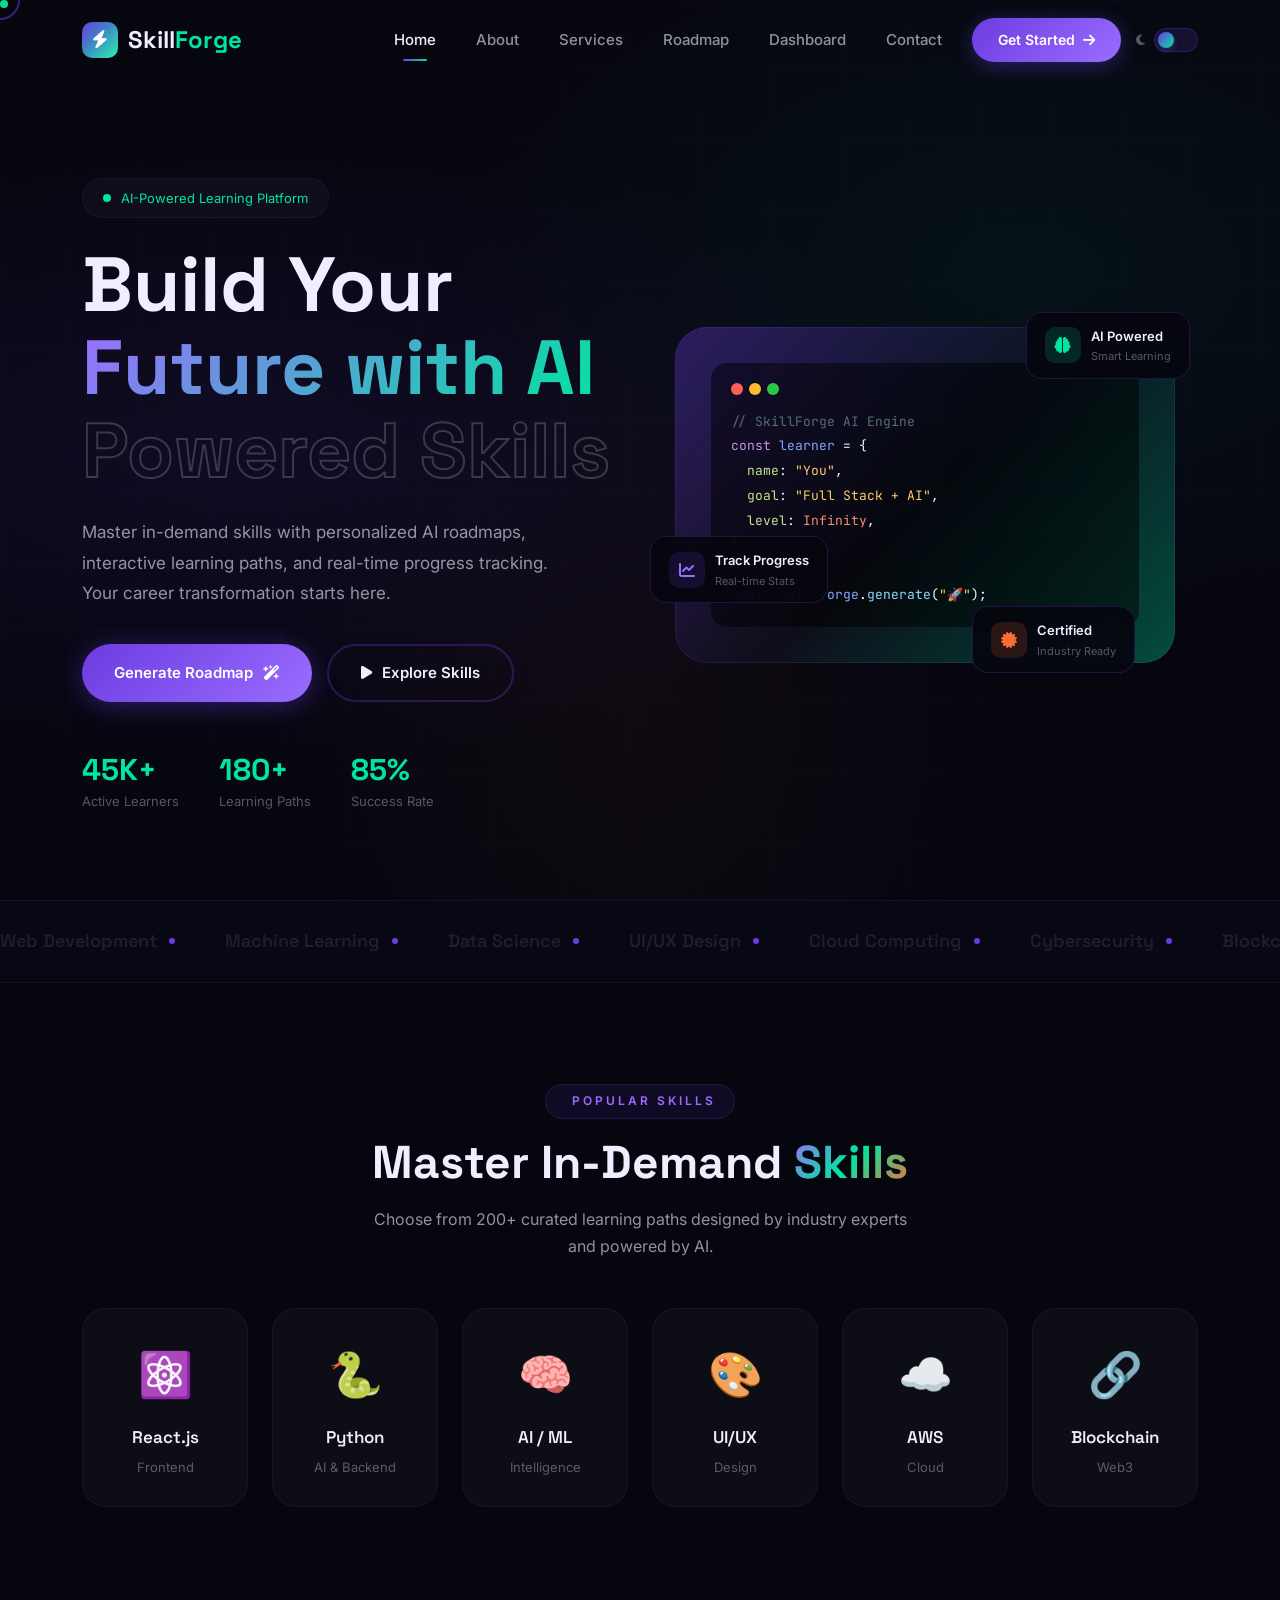
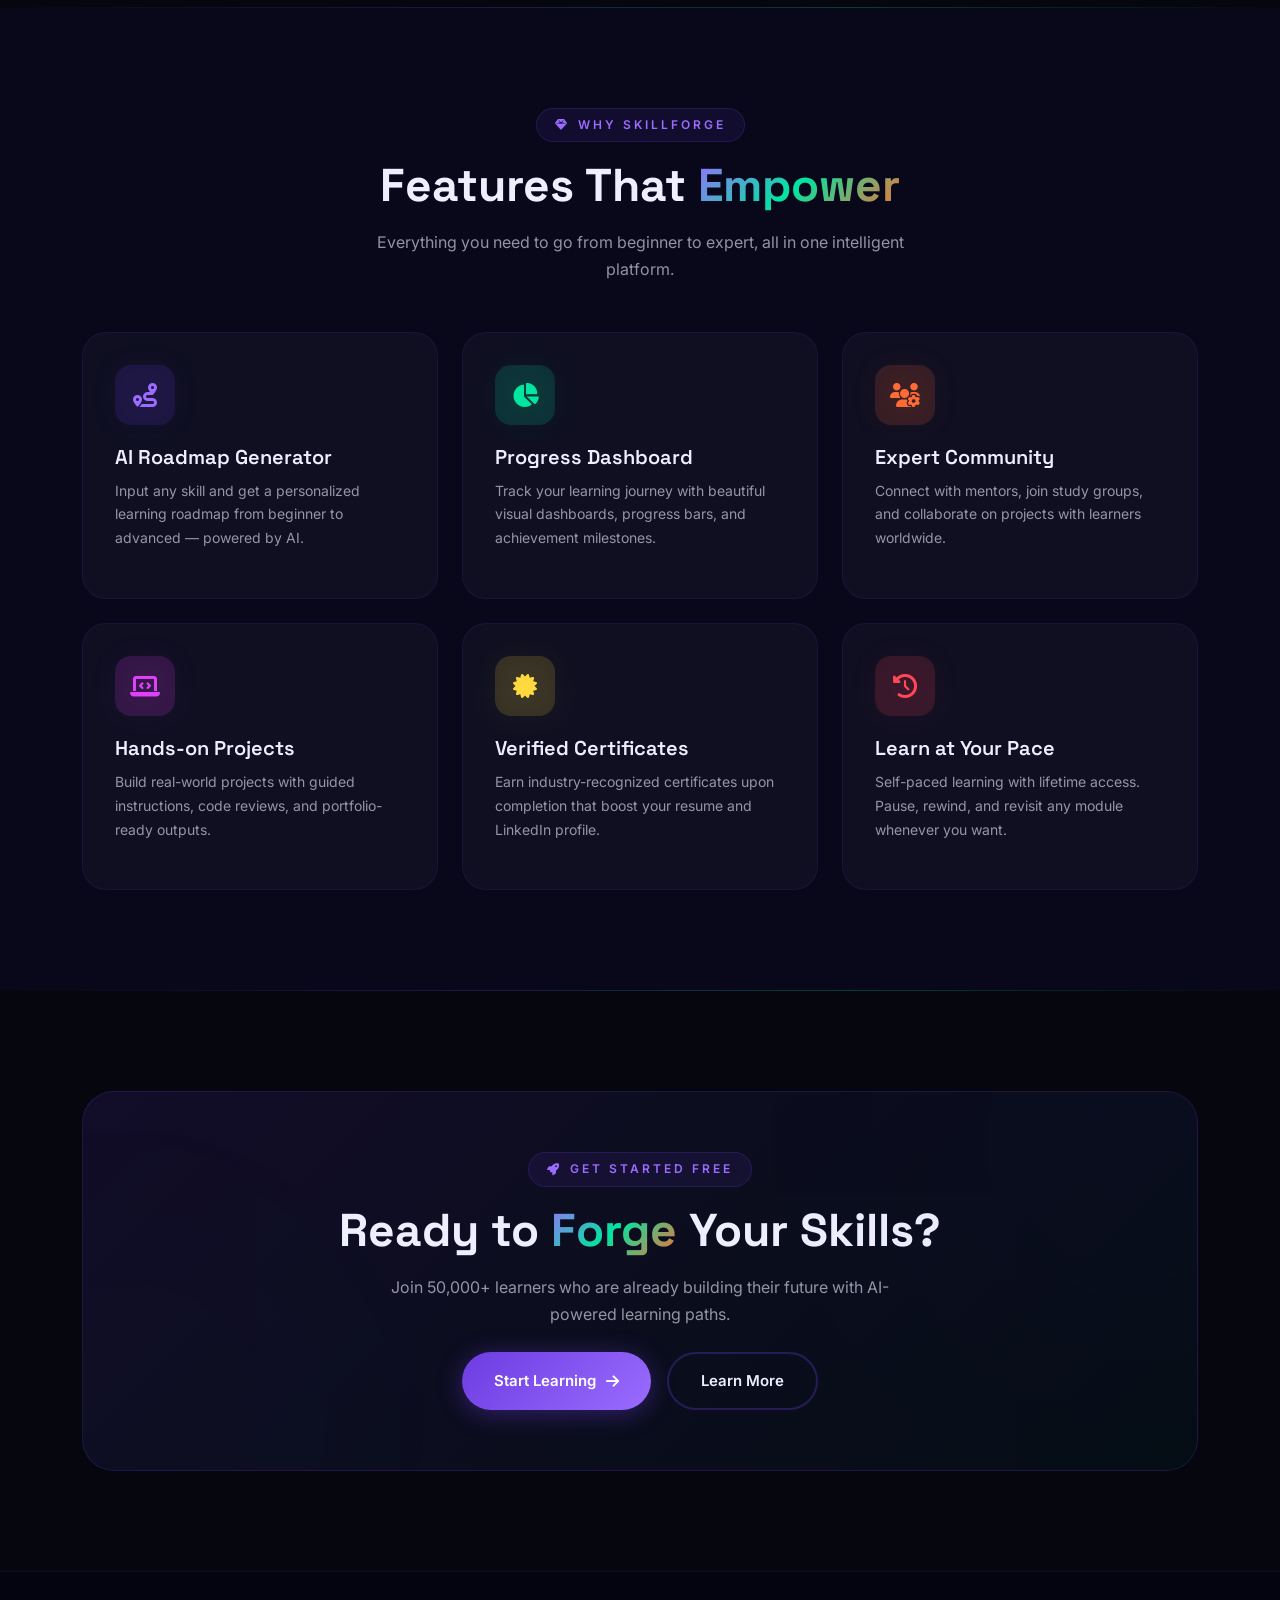
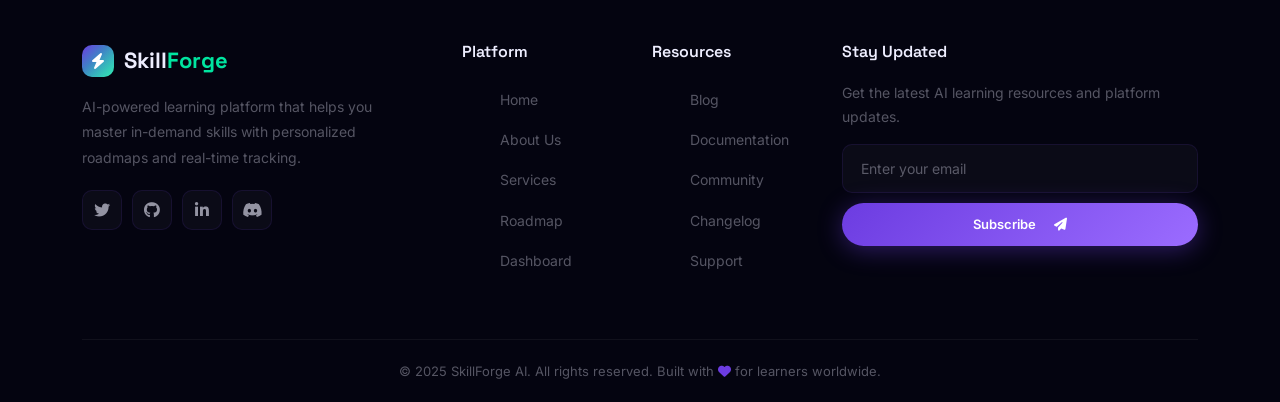
==== commit 2d099f01: "updated project" ====
--- a/index.html
+++ b/index.html
@@ -1,5 +1,6 @@
 <!DOCTYPE html>
 <html lang="en">
+
 <head>
     <meta charset="UTF-8">
     <meta name="viewport" content="width=device-width, initial-scale=1.0">
@@ -7,9 +8,16 @@
     <link href="https://cdn.jsdelivr.net/npm/bootstrap@5.3.0/dist/css/bootstrap.min.css" rel="stylesheet">
     <link href="https://cdnjs.cloudflare.com/ajax/libs/font-awesome/6.4.0/css/all.min.css" rel="stylesheet">
     <link href="style.css" rel="stylesheet">
+    <link rel="icon" type="image/png" href="img/icon.png">
+    <script>
+        (function () {
+            var t = localStorage.getItem('sf-theme') || 'dark';
+            document.documentElement.setAttribute('data-theme', t);
+        })();
+    </script>
 </head>
+
 <body>
-    <!-- PRELOADER -->
     <div class="preloader" id="preloader">
         <div class="dna-loader">
             <span></span><span></span><span></span><span></span>
@@ -22,11 +30,9 @@
         </div>
     </div>
 
-    <!-- CUSTOM CURSOR -->
     <div class="cursor-dot" id="cursorDot"></div>
     <div class="cursor-ring" id="cursorRing"></div>
 
-    <!-- NAVBAR -->
     <nav class="sf-navbar navbar navbar-expand-lg fixed-top" id="sfNavbar">
         <div class="container">
             <a class="sf-brand" href="index.html">
@@ -49,12 +55,19 @@
                             Get Started <i class="fas fa-arrow-right ms-1"></i>
                         </a>
                     </li>
+                    <li class="nav-item ms-lg-2 d-flex align-items-center">
+                        <div class="theme-toggle-wrap">
+                            <span class="theme-icon-label" id="themeIconLabel"><i class="fas fa-moon"></i></span>
+                            <div class="theme-toggle" id="themeToggle" title="Toggle theme">
+                                <div class="theme-toggle-knob"></div>
+                            </div>
+                        </div>
+                    </li>
                 </ul>
             </div>
         </div>
     </nav>
 
-    <!-- HERO -->
     <section class="home-hero">
         <div class="hero-grid"></div>
         <div class="particle-field"></div>
@@ -71,7 +84,8 @@
                         <span class="line-3">Powered Skills</span>
                     </h1>
                     <p class="hero-desc reveal">
-                        Master in-demand skills with personalized AI roadmaps, interactive learning paths, and real-time progress tracking. Your career transformation starts here.
+                        Master in-demand skills with personalized AI roadmaps, interactive learning paths, and real-time
+                        progress tracking. Your career transformation starts here.
                     </p>
                     <div class="hero-buttons reveal">
                         <a href="roadmap.html" class="sf-btn sf-btn-primary">
@@ -104,14 +118,25 @@
                                     <div class="terminal-dots">
                                         <span></span><span></span><span></span>
                                     </div>
-                                    <div class="terminal-line"><span class="t-comment">// SkillForge AI Engine</span></div>
-                                    <div class="terminal-line"><span class="t-purple">const</span> <span class="t-blue">learner</span> <span class="t-white">= {</span></div>
-                                    <div class="terminal-line">&nbsp;&nbsp;<span class="t-green">name</span><span class="t-white">:</span> <span class="t-yellow">"You"</span><span class="t-white">,</span></div>
-                                    <div class="terminal-line">&nbsp;&nbsp;<span class="t-green">goal</span><span class="t-white">:</span> <span class="t-yellow">"Full Stack + AI"</span><span class="t-white">,</span></div>
-                                    <div class="terminal-line">&nbsp;&nbsp;<span class="t-green">level</span><span class="t-white">:</span> <span class="t-orange">Infinity</span><span class="t-white">,</span></div>
+                                    <div class="terminal-line"><span class="t-comment">// SkillForge AI Engine</span>
+                                    </div>
+                                    <div class="terminal-line"><span class="t-purple">const</span> <span
+                                            class="t-blue">learner</span> <span class="t-white">= {</span></div>
+                                    <div class="terminal-line">&nbsp;&nbsp;<span class="t-green">name</span><span
+                                            class="t-white">:</span> <span class="t-yellow">"You"</span><span
+                                            class="t-white">,</span></div>
+                                    <div class="terminal-line">&nbsp;&nbsp;<span class="t-green">goal</span><span
+                                            class="t-white">:</span> <span class="t-yellow">"Full Stack +
+                                            AI"</span><span class="t-white">,</span></div>
+                                    <div class="terminal-line">&nbsp;&nbsp;<span class="t-green">level</span><span
+                                            class="t-white">:</span> <span class="t-orange">Infinity</span><span
+                                            class="t-white">,</span></div>
                                     <div class="terminal-line"><span class="t-white">};</span></div>
                                     <div class="terminal-line"><br></div>
-                                    <div class="terminal-line"><span class="t-purple">await</span> <span class="t-blue">skillforge</span><span class="t-white">.</span><span class="t-cyan">generate</span><span class="t-white">(</span><span class="t-yellow">"🚀"</span><span class="t-white">);</span></div>
+                                    <div class="terminal-line"><span class="t-purple">await</span> <span
+                                            class="t-blue">skillforge</span><span class="t-white">.</span><span
+                                            class="t-cyan">generate</span><span class="t-white">(</span><span
+                                            class="t-yellow">"🚀"</span><span class="t-white">);</span></div>
                                 </div>
                             </div>
 
@@ -143,7 +168,6 @@
         </div>
     </section>
 
-    <!-- MARQUEE -->
     <div class="marquee-strip">
         <div class="marquee-track">
             <span class="marquee-item">Web Development <span class="dot"></span></span>
@@ -165,13 +189,13 @@
         </div>
     </div>
 
-    <!-- SKILLS PREVIEW -->
     <section class="sf-section">
         <div class="container">
             <div class="text-center mb-5 reveal">
                 <div class="section-badge"><i class="fas fa-sparkles"></i> Popular Skills</div>
                 <h2 class="section-title">Master In-Demand <span class="gradient-text">Skills</span></h2>
-                <p class="section-desc mx-auto">Choose from 200+ curated learning paths designed by industry experts and powered by AI.</p>
+                <p class="section-desc mx-auto">Choose from 200+ curated learning paths designed by industry experts and
+                    powered by AI.</p>
             </div>
             <div class="row g-4">
                 <div class="col-lg-2 col-md-4 col-6 reveal delay-1">
@@ -222,55 +246,67 @@
 
     <hr class="glow-divider">
 
-    <!-- FEATURES -->
     <section class="sf-section sf-section-alt">
         <div class="container">
             <div class="text-center mb-5 reveal">
                 <div class="section-badge"><i class="fas fa-gem"></i> Why SkillForge</div>
                 <h2 class="section-title">Features That <span class="gradient-text">Empower</span></h2>
-                <p class="section-desc mx-auto">Everything you need to go from beginner to expert, all in one intelligent platform.</p>
+                <p class="section-desc mx-auto">Everything you need to go from beginner to expert, all in one
+                    intelligent platform.</p>
             </div>
             <div class="row g-4">
                 <div class="col-lg-4 col-md-6 reveal delay-1">
                     <div class="sf-card">
                         <div class="sf-icon-box icon-purple"><i class="fas fa-route"></i></div>
-                        <h5 style="font-family:var(--font-heading);font-weight:600;margin-bottom:10px;">AI Roadmap Generator</h5>
-                        <p style="color:var(--text-secondary);font-size:14px;">Input any skill and get a personalized learning roadmap from beginner to advanced — powered by AI.</p>
+                        <h5 style="font-family:var(--font-heading);font-weight:600;margin-bottom:10px;">AI Roadmap
+                            Generator</h5>
+                        <p style="color:var(--text-secondary);font-size:14px;">Input any skill and get a personalized
+                            learning roadmap from beginner to advanced — powered by AI.</p>
                     </div>
                 </div>
                 <div class="col-lg-4 col-md-6 reveal delay-2">
                     <div class="sf-card">
                         <div class="sf-icon-box icon-cyan"><i class="fas fa-chart-pie"></i></div>
-                        <h5 style="font-family:var(--font-heading);font-weight:600;margin-bottom:10px;">Progress Dashboard</h5>
-                        <p style="color:var(--text-secondary);font-size:14px;">Track your learning journey with beautiful visual dashboards, progress bars, and achievement milestones.</p>
+                        <h5 style="font-family:var(--font-heading);font-weight:600;margin-bottom:10px;">Progress
+                            Dashboard</h5>
+                        <p style="color:var(--text-secondary);font-size:14px;">Track your learning journey with
+                            beautiful visual dashboards, progress bars, and achievement milestones.</p>
                     </div>
                 </div>
                 <div class="col-lg-4 col-md-6 reveal delay-3">
                     <div class="sf-card">
                         <div class="sf-icon-box icon-orange"><i class="fas fa-users-gear"></i></div>
-                        <h5 style="font-family:var(--font-heading);font-weight:600;margin-bottom:10px;">Expert Community</h5>
-                        <p style="color:var(--text-secondary);font-size:14px;">Connect with mentors, join study groups, and collaborate on projects with learners worldwide.</p>
+                        <h5 style="font-family:var(--font-heading);font-weight:600;margin-bottom:10px;">Expert Community
+                        </h5>
+                        <p style="color:var(--text-secondary);font-size:14px;">Connect with mentors, join study groups,
+                            and collaborate on projects with learners worldwide.</p>
                     </div>
                 </div>
                 <div class="col-lg-4 col-md-6 reveal delay-4">
                     <div class="sf-card">
                         <div class="sf-icon-box icon-magenta"><i class="fas fa-laptop-code"></i></div>
-                        <h5 style="font-family:var(--font-heading);font-weight:600;margin-bottom:10px;">Hands-on Projects</h5>
-                        <p style="color:var(--text-secondary);font-size:14px;">Build real-world projects with guided instructions, code reviews, and portfolio-ready outputs.</p>
+                        <h5 style="font-family:var(--font-heading);font-weight:600;margin-bottom:10px;">Hands-on
+                            Projects</h5>
+                        <p style="color:var(--text-secondary);font-size:14px;">Build real-world projects with guided
+                            instructions, code reviews, and portfolio-ready outputs.</p>
                     </div>
                 </div>
                 <div class="col-lg-4 col-md-6 reveal delay-5">
                     <div class="sf-card">
                         <div class="sf-icon-box icon-yellow"><i class="fas fa-certificate"></i></div>
-                        <h5 style="font-family:var(--font-heading);font-weight:600;margin-bottom:10px;">Verified Certificates</h5>
-                        <p style="color:var(--text-secondary);font-size:14px;">Earn industry-recognized certificates upon completion that boost your resume and LinkedIn profile.</p>
+                        <h5 style="font-family:var(--font-heading);font-weight:600;margin-bottom:10px;">Verified
+                            Certificates</h5>
+                        <p style="color:var(--text-secondary);font-size:14px;">Earn industry-recognized certificates
+                            upon completion that boost your resume and LinkedIn profile.</p>
                     </div>
                 </div>
                 <div class="col-lg-4 col-md-6 reveal delay-6">
                     <div class="sf-card">
                         <div class="sf-icon-box icon-red"><i class="fas fa-clock-rotate-left"></i></div>
-                        <h5 style="font-family:var(--font-heading);font-weight:600;margin-bottom:10px;">Learn at Your Pace</h5>
-                        <p style="color:var(--text-secondary);font-size:14px;">Self-paced learning with lifetime access. Pause, rewind, and revisit any module whenever you want.</p>
+                        <h5 style="font-family:var(--font-heading);font-weight:600;margin-bottom:10px;">Learn at Your
+                            Pace</h5>
+                        <p style="color:var(--text-secondary);font-size:14px;">Self-paced learning with lifetime access.
+                            Pause, rewind, and revisit any module whenever you want.</p>
                     </div>
                 </div>
             </div>
@@ -279,13 +315,13 @@
 
     <hr class="glow-divider">
 
-    <!-- CTA -->
     <section class="sf-section">
         <div class="container reveal">
             <div class="cta-box">
                 <div class="section-badge"><i class="fas fa-rocket"></i> Get Started Free</div>
                 <h2 class="section-title">Ready to <span class="gradient-text">Forge</span> Your Skills?</h2>
-                <p class="section-desc mx-auto mb-4">Join 50,000+ learners who are already building their future with AI-powered learning paths.</p>
+                <p class="section-desc mx-auto mb-4">Join 50,000+ learners who are already building their future with
+                    AI-powered learning paths.</p>
                 <div class="d-flex gap-3 justify-content-center flex-wrap">
                     <a href="roadmap.html" class="sf-btn sf-btn-primary">
                         Start Learning <i class="fas fa-arrow-right"></i>
@@ -298,17 +334,18 @@
         </div>
     </section>
 
-    <!-- FOOTER -->
     <footer class="sf-footer">
         <div class="container">
             <div class="row g-4">
                 <div class="col-lg-4 col-md-6">
                     <div class="footer-brand">
                         <a class="sf-brand" href="index.html" style="font-size:22px;">
-                            <div class="brand-icon" style="width:32px;height:32px;font-size:16px;"><i class="fas fa-bolt"></i></div>
+                            <div class="brand-icon" style="width:32px;height:32px;font-size:16px;"><i
+                                    class="fas fa-bolt"></i></div>
                             <div class="brand-text">Skill<span>Forge</span></div>
                         </a>
-                        <p>AI-powered learning platform that helps you master in-demand skills with personalized roadmaps and real-time tracking.</p>
+                        <p>AI-powered learning platform that helps you master in-demand skills with personalized
+                            roadmaps and real-time tracking.</p>
                         <div class="footer-social">
                             <a href="#"><i class="fab fa-twitter"></i></a>
                             <a href="#"><i class="fab fa-github"></i></a>
@@ -339,25 +376,28 @@
                 </div>
                 <div class="col-lg-4 col-md-6">
                     <h6>Stay Updated</h6>
-                    <p style="font-size:14px;color:var(--text-muted);margin-bottom:15px;">Get the latest AI learning resources and platform updates.</p>
+                    <p style="font-size:14px;color:var(--text-muted);margin-bottom:15px;">Get the latest AI learning
+                        resources and platform updates.</p>
                     <div class="footer-newsletter">
                         <input type="email" placeholder="Enter your email">
-                        <button class="sf-btn sf-btn-primary sf-btn-sm w-100 justify-content-center" style="border:none;">
+                        <button class="sf-btn sf-btn-primary sf-btn-sm w-100 justify-content-center"
+                            style="border:none;">
                             Subscribe <i class="fas fa-paper-plane ms-2"></i>
                         </button>
                     </div>
                 </div>
             </div>
             <div class="footer-bottom">
-                <p>© 2025 SkillForge AI. All rights reserved. Built with <i class="fas fa-heart" style="color:var(--primary);"></i> for learners worldwide.</p>
+                <p>© 2025 SkillForge AI. All rights reserved. Built with <i class="fas fa-heart"
+                        style="color:var(--primary);"></i> for learners worldwide.</p>
             </div>
         </div>
     </footer>
 
-    <!-- SCROLL TOP -->
     <button class="scroll-top" id="scrollTopBtn"><i class="fas fa-arrow-up"></i></button>
 
     <script src="https://cdn.jsdelivr.net/npm/bootstrap@5.3.0/dist/js/bootstrap.bundle.min.js"></script>
     <script src="script.js"></script>
 </body>
+
 </html>
--- a/style.css
+++ b/style.css
@@ -1,13 +1,5 @@
-/* ================================================================
-   SKILLFORGE AI — Premium AI Learning Platform
-   100% Original Design | Dark Futuristic Theme
-   Author: SkillForge Team | 2025
-   ================================================================ */
-
-/* ============ GOOGLE FONTS ============ */
 @import url("https://fonts.googleapis.com/css2?family=Inter:wght@300;400;500;600;700;800;900&family=Space+Grotesk:wght@400;500;600;700&family=JetBrains+Mono:wght@400;500;600&display=swap");
 
-/* ============ CSS VARIABLES ============ */
 :root {
   --primary: #6c3ce1;
   --primary-light: #9b6cff;
@@ -52,7 +44,335 @@
   --transition-smooth: all 0.3s ease;
 }
 
-/* ============ RESET & BASE ============ */
+[data-theme="light"] {
+  --bg-dark: #f0f0fa;
+  --bg-card: #ffffff;
+  --bg-card-hover: #f5f5ff;
+  --bg-section: #e8e8f8;
+
+  --text-primary: #0d0d2b;
+  --text-secondary: rgba(13, 13, 43, 0.65);
+  --text-muted: rgba(13, 13, 43, 0.4);
+
+  --glass: rgba(108, 60, 225, 0.04);
+  --glass-border: rgba(108, 60, 225, 0.18);
+  --glass-hover: rgba(108, 60, 225, 0.08);
+
+  --shadow-glow: 0 0 30px rgba(108, 60, 225, 0.12);
+  --shadow-card: 0 8px 32px rgba(108, 60, 225, 0.1);
+  --shadow-float: 0 20px 60px rgba(108, 60, 225, 0.15);
+}
+
+[data-theme="light"] .hero-title .line-3 {
+  -webkit-text-stroke: 2px rgba(13, 13, 43, 0.55);
+  -webkit-text-fill-color: transparent;
+}
+
+[data-theme="light"] .sf-navbar.scrolled {
+  background: rgba(240, 240, 250, 0.92) !important;
+}
+
+[data-theme="light"] ::-webkit-scrollbar-track {
+  background: #f0f0fa;
+}
+
+[data-theme="light"] .glow-divider {
+  border-color: rgba(108, 60, 225, 0.15);
+}
+
+[data-theme="light"] .grid-bg {
+  background-image:
+    linear-gradient(rgba(108, 60, 225, 0.06) 1px, transparent 1px),
+    linear-gradient(90deg, rgba(108, 60, 225, 0.06) 1px, transparent 1px) !important;
+}
+
+[data-theme="light"] .hero-visual {
+  opacity: 0.7;
+}
+
+[data-theme="light"] .sf-footer {
+  background: #e0e0f5 !important;
+  border-top: 1px solid rgba(108, 60, 225, 0.15);
+}
+
+[data-theme="light"] .footer-links a {
+  color: rgba(13, 13, 43, 0.6);
+}
+
+[data-theme="light"] .footer-links a:hover {
+  color: var(--primary);
+}
+
+[data-theme="light"] .sf-footer p {
+  color: rgba(13, 13, 43, 0.5);
+}
+
+[data-theme="light"] .footer-newsletter input {
+  background: rgba(255, 255, 255, 0.8);
+  border-color: rgba(108, 60, 225, 0.2);
+  color: var(--text-primary);
+}
+
+[data-theme="light"] .roadmap-search input {
+  background: rgba(255, 255, 255, 0.7);
+  color: var(--text-primary);
+}
+
+[data-theme="light"] input,
+[data-theme="light"] textarea {
+  background: rgba(255, 255, 255, 0.8) !important;
+  color: var(--text-primary) !important;
+}
+
+
+[data-theme="light"] .sf-nav-link {
+  color: rgba(13, 13, 43, 0.7) !important;
+}
+
+[data-theme="light"] .marquee-item {
+  color: rgba(13, 13, 43, 0.25);
+}
+
+[data-theme="light"] .sf-nav-link:hover,
+[data-theme="light"] .sf-nav-link.active {
+  color: var(--primary) !important;
+}
+
+[data-theme="light"] .hero-eyebrow {
+  color: rgba(13, 13, 43, 0.7);
+  background: rgba(108, 60, 225, 0.08);
+  border-color: rgba(108, 60, 225, 0.2);
+}
+
+[data-theme="light"] .hero-stat h4 {
+  color: var(--primary);
+}
+
+[data-theme="light"] .hero-stat p {
+  color: rgba(13, 13, 43, 0.6);
+}
+
+[data-theme="light"] .hero-float {
+  background: rgba(255, 255, 255, 0.95);
+  border-color: rgba(108, 60, 225, 0.2);
+  box-shadow: 0 8px 24px rgba(108, 60, 225, 0.12);
+}
+
+[data-theme="light"] .hf-info .hf-title {
+  color: #0d0d2b;
+}
+
+[data-theme="light"] .hero-terminal {
+  background: #1e1e2e;
+}
+
+[data-theme="light"] .hero-glass-card {
+  background: rgba(255, 255, 255, 0.7);
+  border-color: rgba(108, 60, 225, 0.15);
+}
+
+[data-theme="light"] .section-badge {
+  color: var(--primary);
+  background: rgba(108, 60, 225, 0.08);
+  border-color: rgba(108, 60, 225, 0.2);
+}
+
+[data-theme="light"] .section-title {
+  color: #0d0d2b;
+}
+
+[data-theme="light"] .section-desc {
+  color: rgba(13, 13, 43, 0.65);
+}
+
+[data-theme="light"] .sf-card {
+  background: #ffffff;
+  border-color: rgba(108, 60, 225, 0.12);
+  box-shadow: 0 4px 20px rgba(108, 60, 225, 0.08);
+}
+
+[data-theme="light"] .sf-card h5 {
+  color: #0d0d2b;
+}
+
+[data-theme="light"] .service-card-large {
+  background: #ffffff;
+  border-color: rgba(108, 60, 225, 0.12);
+}
+
+[data-theme="light"] .service-card-large h4 {
+  color: #0d0d2b;
+}
+
+[data-theme="light"] .process-step h5 {
+  color: #0d0d2b;
+}
+
+[data-theme="light"] .page-banner h1 {
+  color: #0d0d2b;
+}
+
+[data-theme="light"] .contact-card {
+  background: #ffffff;
+  border-color: rgba(108, 60, 225, 0.12);
+}
+
+[data-theme="light"] .contact-item h6 {
+  color: #0d0d2b;
+}
+
+[data-theme="light"] .contact-item p {
+  color: rgba(13, 13, 43, 0.65);
+}
+
+[data-theme="light"] .cta-box {
+  background: linear-gradient(135deg, rgba(108, 60, 225, 0.08), rgba(0, 229, 160, 0.04));
+  border-color: rgba(108, 60, 225, 0.15);
+}
+
+[data-theme="light"] .skill-preview-card {
+  background: #ffffff;
+}
+
+[data-theme="light"] .leaderboard-item {
+  border-color: rgba(13, 13, 43, 0.06);
+}
+
+[data-theme="light"] .lb-info h6 {
+  color: #0d0d2b;
+}
+
+[data-theme="light"] .faq-header {
+  color: #0d0d2b;
+}
+
+[data-theme="light"] .sf-section-alt {
+  background: #e8e8f8;
+}
+
+[data-theme="light"] .scroll-top {
+  background: var(--primary);
+  color: #fff;
+}
+
+[data-theme="light"] .preloader {
+  background: #f0f0fa;
+}
+
+[data-theme="light"] .preloader-text {
+  color: var(--primary);
+}
+
+[data-theme="light"] .streak-info h5,
+[data-theme="light"] .roadmap-skill-title,
+[data-theme="light"] .faq-body p {
+  color: rgba(13, 13, 43, 0.75);
+}
+
+[data-theme="light"] .sf-stat-card,
+[data-theme="light"] .dashboard-card {
+  background: #ffffff;
+  border-color: rgba(108, 60, 225, 0.12);
+}
+
+[data-theme="light"] .page-breadcrumb {
+  color: rgba(13, 13, 43, 0.5);
+  background: rgba(108, 60, 225, 0.06);
+  border-color: rgba(108, 60, 225, 0.12);
+}
+
+[data-theme="light"] .page-breadcrumb a {
+  color: var(--primary);
+}
+
+[data-theme="light"] .roadmap-input-area {
+  background: linear-gradient(145deg, rgba(108, 60, 225, 0.06), rgba(0, 229, 160, 0.02));
+  border-color: rgba(108, 60, 225, 0.15);
+}
+
+[data-theme="light"] .team-card {
+  background: #ffffff;
+  border-color: rgba(108, 60, 225, 0.12);
+}
+
+[data-theme="light"] .team-card h5,
+[data-theme="light"] .team-card h6 {
+  color: #0d0d2b;
+}
+
+[data-theme="light"] #formWrapper {
+  background: #ffffff !important;
+  border-color: rgba(108, 60, 225, 0.12) !important;
+}
+
+[data-theme="light"] #formWrapper h4 {
+  color: #0d0d2b;
+}
+
+.theme-toggle {
+  width: 44px;
+  height: 24px;
+  background: rgba(108, 60, 225, 0.15);
+  border: 1.5px solid rgba(108, 60, 225, 0.3);
+  border-radius: var(--radius-full);
+  position: relative;
+  cursor: pointer;
+  transition: all 0.35s ease;
+  display: flex;
+  align-items: center;
+  padding: 0 3px;
+  flex-shrink: 0;
+}
+
+.theme-toggle:hover {
+  border-color: var(--primary);
+  background: rgba(108, 60, 225, 0.2);
+}
+
+.theme-toggle-knob {
+  width: 16px;
+  height: 16px;
+  border-radius: 50%;
+  background: linear-gradient(135deg, var(--primary), var(--cyan));
+  display: flex;
+  align-items: center;
+  justify-content: center;
+  font-size: 9px;
+  transition: transform 0.35s cubic-bezier(0.175, 0.885, 0.32, 1.275);
+  color: #fff;
+  box-shadow: 0 2px 6px rgba(108, 60, 225, 0.4);
+}
+
+[data-theme="light"] .theme-toggle-knob {
+  transform: translateX(20px);
+  background: linear-gradient(135deg, #f5a623, #f7c948);
+  box-shadow: 0 2px 6px rgba(245, 166, 35, 0.5);
+}
+
+[data-theme="light"] .theme-toggle {
+  background: rgba(245, 166, 35, 0.12);
+  border-color: rgba(245, 166, 35, 0.35);
+}
+
+[data-theme="light"] .theme-toggle:hover {
+  border-color: #f5a623;
+}
+
+.theme-toggle-wrap {
+  display: flex;
+  align-items: center;
+  gap: 7px;
+}
+
+.theme-icon-label {
+  font-size: 12px;
+  color: var(--text-muted);
+  font-weight: 500;
+  transition: color 0.3s ease;
+  min-width: 14px;
+  text-align: center;
+}
+
 *,
 *::before,
 *::after {
@@ -85,9 +405,11 @@
 ::-webkit-scrollbar {
   width: 6px;
 }
+
 ::-webkit-scrollbar-track {
   background: var(--bg-dark);
 }
+
 ::-webkit-scrollbar-thumb {
   background: var(--primary);
   border-radius: 10px;
@@ -109,7 +431,6 @@
   list-style: none;
 }
 
-/* ============ PRELOADER ============ */
 .preloader {
   position: fixed;
   inset: 0;
@@ -123,66 +444,81 @@
     opacity 0.6s ease,
     visibility 0.6s ease;
 }
+
 .preloader.hide {
   opacity: 0;
   visibility: hidden;
   pointer-events: none;
 }
 
-/* DNA Helix Loader */
 .dna-loader {
   display: flex;
   gap: 8px;
   align-items: center;
   height: 60px;
 }
+
 .dna-loader span {
   width: 6px;
   height: 6px;
   border-radius: 50%;
   animation: dnaWave 1.2s ease-in-out infinite;
 }
+
 .dna-loader span:nth-child(odd) {
   background: var(--primary);
 }
+
 .dna-loader span:nth-child(even) {
   background: var(--cyan);
 }
+
 .dna-loader span:nth-child(1) {
   animation-delay: 0s;
 }
+
 .dna-loader span:nth-child(2) {
   animation-delay: 0.1s;
 }
+
 .dna-loader span:nth-child(3) {
   animation-delay: 0.2s;
 }
+
 .dna-loader span:nth-child(4) {
   animation-delay: 0.3s;
 }
+
 .dna-loader span:nth-child(5) {
   animation-delay: 0.4s;
 }
+
 .dna-loader span:nth-child(6) {
   animation-delay: 0.5s;
 }
+
 .dna-loader span:nth-child(7) {
   animation-delay: 0.6s;
 }
+
 .dna-loader span:nth-child(8) {
   animation-delay: 0.7s;
 }
+
 @keyframes dnaWave {
+
   0%,
   100% {
     transform: translateY(0) scale(1);
     opacity: 0.5;
   }
+
   50% {
     transform: translateY(-25px) scale(1.4);
     opacity: 1;
   }
 }
+
 .preloader-text {
   margin-top: 30px;
   font-family: var(--font-heading);
@@ -191,57 +527,72 @@
   text-transform: uppercase;
   color: var(--primary-light);
 }
+
 .preloader-text span {
   display: inline-block;
   animation: fadeChar 1.5s ease-in-out infinite;
 }
+
 .preloader-text span:nth-child(1) {
   animation-delay: 0s;
 }
+
 .preloader-text span:nth-child(2) {
   animation-delay: 0.05s;
 }
+
 .preloader-text span:nth-child(3) {
   animation-delay: 0.1s;
 }
+
 .preloader-text span:nth-child(4) {
   animation-delay: 0.15s;
 }
+
 .preloader-text span:nth-child(5) {
   animation-delay: 0.2s;
 }
+
 .preloader-text span:nth-child(6) {
   animation-delay: 0.25s;
 }
+
 .preloader-text span:nth-child(7) {
   animation-delay: 0.3s;
 }
+
 .preloader-text span:nth-child(8) {
   animation-delay: 0.35s;
 }
+
 .preloader-text span:nth-child(9) {
   animation-delay: 0.4s;
 }
+
 .preloader-text span:nth-child(10) {
   animation-delay: 0.45s;
 }
+
 .preloader-text span:nth-child(11) {
   animation-delay: 0.5s;
 }
+
 .preloader-text span:nth-child(12) {
   animation-delay: 0.55s;
 }
+
 @keyframes fadeChar {
+
   0%,
   100% {
     opacity: 0.3;
   }
+
   50% {
     opacity: 1;
   }
 }
 
-/* ============ CUSTOM CURSOR ============ */
 .cursor-dot {
   width: 8px;
   height: 8px;
@@ -253,6 +604,7 @@
   transition: transform 0.1s ease;
   mix-blend-mode: difference;
 }
+
 .cursor-ring {
   width: 40px;
   height: 40px;
@@ -263,13 +615,13 @@
   z-index: 999998;
   transition: all 0.18s ease-out;
 }
+
 .cursor-ring.hover {
   transform: scale(1.6);
   border-color: var(--cyan);
   background: rgba(0, 229, 160, 0.05);
 }
 
-/* ============ NAVBAR ============ */
 .sf-navbar {
   position: fixed;
   top: 0;
@@ -280,6 +632,7 @@
   transition: all 0.4s ease;
   background: transparent;
 }
+
 .sf-navbar.scrolled {
   padding: 10px 0;
   background: rgba(6, 6, 15, 0.92);
@@ -288,6 +641,7 @@
   border-bottom: 1px solid var(--glass-border);
   box-shadow: 0 4px 30px rgba(0, 0, 0, 0.3);
 }
+
 .sf-brand {
   font-family: var(--font-heading);
   font-weight: 700;
@@ -297,6 +651,7 @@
   align-items: center;
   gap: 10px;
 }
+
 .sf-brand .brand-icon {
   width: 36px;
   height: 36px;
@@ -310,19 +665,20 @@
   position: relative;
   overflow: hidden;
 }
+
 .sf-brand .brand-icon::after {
   content: "";
   position: absolute;
   inset: 0;
-  background: linear-gradient(
-    135deg,
-    transparent 40%,
-    rgba(255, 255, 255, 0.2)
-  );
-}
+  background: linear-gradient(135deg,
+      transparent 40%,
+      rgba(255, 255, 255, 0.2));
+}
+
 .sf-brand .brand-text span {
   color: var(--cyan);
 }
+
 .sf-nav-link {
   color: var(--text-secondary) !important;
   font-weight: 500;
@@ -333,6 +689,7 @@
   margin: 0 2px;
   transition: var(--transition-smooth);
 }
+
 .sf-nav-link::before {
   content: "";
   position: absolute;
@@ -345,14 +702,17 @@
   border-radius: 2px;
   transition: width 0.3s ease;
 }
+
 .sf-nav-link:hover,
 .sf-nav-link.active {
   color: var(--text-primary) !important;
 }
+
 .sf-nav-link:hover::before,
 .sf-nav-link.active::before {
   width: 24px;
 }
+
 .sf-nav-cta {
   background: linear-gradient(135deg, var(--primary), var(--primary-light));
   color: #fff !important;
@@ -364,44 +724,44 @@
   transition: var(--transition);
   border: none;
 }
+
 .sf-nav-cta:hover {
   transform: translateY(-2px);
   box-shadow: 0 8px 30px rgba(108, 60, 225, 0.6);
   color: #fff !important;
 }
+
 .navbar-toggler {
   border: 2px solid var(--primary) !important;
   padding: 5px 10px;
   border-radius: var(--radius-sm);
 }
+
 .navbar-toggler-icon {
   background-image: url("data:image/svg+xml,%3csvg xmlns='http://www.w3.org/2000/svg' viewBox='0 0 30 30'%3e%3cpath stroke='%236C3CE1' stroke-linecap='round' stroke-width='2' d='M4 7h22M4 15h22M4 23h22'/%3e%3c/svg%3e") !important;
 }
 
-/* ============ PAGE HERO / INNER BANNER ============ */
 .page-banner {
   padding: 160px 0 90px;
   text-align: center;
   position: relative;
   overflow: hidden;
 }
+
 .page-banner::before {
   content: "";
   position: absolute;
   inset: 0;
   background:
-    radial-gradient(
-      ellipse at 30% 0%,
+    radial-gradient(ellipse at 30% 0%,
       rgba(108, 60, 225, 0.12) 0%,
-      transparent 50%
-    ),
-    radial-gradient(
-      ellipse at 70% 100%,
+      transparent 50%),
+    radial-gradient(ellipse at 70% 100%,
       rgba(0, 229, 160, 0.08) 0%,
-      transparent 50%
-    );
+      transparent 50%);
   pointer-events: none;
 }
+
 .page-banner .grid-bg {
   position: absolute;
   inset: 0;
@@ -411,6 +771,7 @@
   background-size: 60px 60px;
   pointer-events: none;
 }
+
 .page-breadcrumb {
   display: inline-flex;
   align-items: center;
@@ -423,12 +784,15 @@
   border-radius: var(--radius-full);
   color: var(--cyan);
 }
+
 .page-breadcrumb a {
   color: var(--text-muted);
 }
+
 .page-breadcrumb a:hover {
   color: var(--primary-light);
 }
+
 .page-banner h1 {
   font-family: var(--font-heading);
   font-size: clamp(34px, 5vw, 56px);
@@ -436,6 +800,7 @@
   margin-bottom: 15px;
   line-height: 1.15;
 }
+
 .page-banner p {
   color: var(--text-secondary);
   font-size: 17px;
@@ -443,14 +808,15 @@
   margin: 0 auto;
 }
 
-/* ============ SECTION COMMON ============ */
 .sf-section {
   padding: 100px 0;
   position: relative;
 }
+
 .sf-section-alt {
   background: var(--bg-section);
 }
+
 .section-badge {
   display: inline-flex;
   align-items: center;
@@ -466,6 +832,7 @@
   color: var(--primary-light);
   border: 1px solid rgba(108, 60, 225, 0.2);
 }
+
 .section-title {
   font-family: var(--font-heading);
   font-size: clamp(28px, 4vw, 46px);
@@ -473,40 +840,39 @@
   line-height: 1.2;
   margin-bottom: 16px;
 }
+
 .section-desc {
   color: var(--text-secondary);
   font-size: 16px;
   max-width: 560px;
 }
+
 .gradient-text {
-  background: linear-gradient(
-    135deg,
-    var(--primary-light),
-    var(--cyan),
-    var(--orange)
-  );
+  background: linear-gradient(135deg,
+      var(--primary-light),
+      var(--cyan),
+      var(--orange));
   -webkit-background-clip: text;
   -webkit-text-fill-color: transparent;
   background-clip: text;
 }
+
 .accent-text {
   color: var(--cyan);
 }
+
 .glow-divider {
   height: 1px;
-  background: linear-gradient(
-    90deg,
-    transparent,
-    var(--primary),
-    var(--cyan),
-    transparent
-  );
+  background: linear-gradient(90deg,
+      transparent,
+      var(--primary),
+      var(--cyan),
+      transparent);
   border: none;
   opacity: 0.25;
   margin: 0;
 }
 
-/* ============ BUTTONS ============ */
 .sf-btn {
   display: inline-flex;
   align-items: center;
@@ -523,58 +889,64 @@
   position: relative;
   overflow: hidden;
 }
+
 .sf-btn::after {
   content: "";
   position: absolute;
   inset: 0;
-  background: linear-gradient(
-    135deg,
-    transparent 40%,
-    rgba(255, 255, 255, 0.1)
-  );
+  background: linear-gradient(135deg,
+      transparent 40%,
+      rgba(255, 255, 255, 0.1));
   opacity: 0;
   transition: opacity 0.3s;
 }
+
 .sf-btn:hover::after {
   opacity: 1;
 }
+
 .sf-btn-primary {
   background: linear-gradient(135deg, var(--primary), var(--primary-light));
   color: #fff;
   box-shadow: 0 4px 25px rgba(108, 60, 225, 0.4);
 }
+
 .sf-btn-primary:hover {
   transform: translateY(-3px);
   box-shadow: 0 10px 35px rgba(108, 60, 225, 0.6);
   color: #fff;
 }
+
 .sf-btn-outline {
   background: transparent;
   color: var(--text-primary);
   border: 2px solid rgba(108, 60, 225, 0.3);
 }
+
 .sf-btn-outline:hover {
   border-color: var(--cyan);
   color: var(--cyan);
   transform: translateY(-3px);
   box-shadow: 0 5px 20px rgba(0, 229, 160, 0.15);
 }
+
 .sf-btn-cyan {
   background: linear-gradient(135deg, var(--cyan-dark), var(--cyan));
   color: var(--bg-dark);
   box-shadow: 0 4px 20px rgba(0, 229, 160, 0.3);
 }
+
 .sf-btn-cyan:hover {
   transform: translateY(-3px);
   box-shadow: 0 10px 30px rgba(0, 229, 160, 0.5);
   color: var(--bg-dark);
 }
+
 .sf-btn-sm {
   padding: 10px 22px;
   font-size: 13px;
 }
 
-/* ============ GLASS CARD ============ */
 .sf-card {
   background: var(--glass);
   border: 1px solid var(--glass-border);
@@ -585,6 +957,7 @@
   overflow: hidden;
   height: 100%;
 }
+
 .sf-card::before {
   content: "";
   position: absolute;
@@ -597,17 +970,18 @@
   transform-origin: left;
   transition: transform 0.4s ease;
 }
+
 .sf-card:hover {
   transform: translateY(-8px);
   border-color: rgba(108, 60, 225, 0.25);
   box-shadow: var(--shadow-glow);
   background: var(--glass-hover);
 }
+
 .sf-card:hover::before {
   transform: scaleX(1);
 }
 
-/* ============ ICON BOX ============ */
 .sf-icon-box {
   width: 60px;
   height: 60px;
@@ -619,6 +993,7 @@
   margin-bottom: 20px;
   position: relative;
 }
+
 .sf-icon-box::after {
   content: "";
   position: absolute;
@@ -629,37 +1004,43 @@
   opacity: 0.3;
   z-index: -1;
 }
+
 .icon-purple {
   background: rgba(108, 60, 225, 0.15);
   color: var(--primary-light);
 }
+
 .icon-cyan {
   background: rgba(0, 229, 160, 0.15);
   color: var(--cyan);
 }
+
 .icon-orange {
   background: rgba(255, 107, 53, 0.15);
   color: var(--orange);
 }
+
 .icon-magenta {
   background: rgba(224, 64, 251, 0.15);
   color: var(--magenta);
 }
+
 .icon-yellow {
   background: rgba(255, 217, 61, 0.15);
   color: var(--yellow);
 }
+
 .icon-red {
   background: rgba(255, 71, 87, 0.15);
   color: var(--red);
 }
 
-/* ============ FOOTER ============ */
 .sf-footer {
   background: #040410;
   border-top: 1px solid var(--glass-border);
   padding: 70px 0 0;
 }
+
 .sf-footer .footer-brand p {
   color: var(--text-muted);
   font-size: 14px;
@@ -667,6 +1048,7 @@
   max-width: 300px;
   line-height: 1.8;
 }
+
 .sf-footer h6 {
   font-family: var(--font-heading);
   font-weight: 600;
@@ -674,9 +1056,11 @@
   margin-bottom: 20px;
   color: var(--text-primary);
 }
+
 .footer-links li {
   margin-bottom: 10px;
 }
+
 .footer-links a {
   color: var(--text-muted);
   font-size: 14px;
@@ -684,6 +1068,7 @@
   align-items: center;
   gap: 6px;
 }
+
 .footer-links a::before {
   content: "";
   width: 0;
@@ -691,17 +1076,21 @@
   background: var(--cyan);
   transition: width 0.3s;
 }
+
 .footer-links a:hover {
   color: var(--cyan);
 }
+
 .footer-links a:hover::before {
   width: 12px;
 }
+
 .footer-social {
   display: flex;
   gap: 10px;
   margin-top: 20px;
 }
+
 .footer-social a {
   width: 40px;
   height: 40px;
@@ -715,6 +1104,7 @@
   font-size: 16px;
   transition: var(--transition);
 }
+
 .footer-social a:hover {
   background: var(--primary);
   border-color: var(--primary);
@@ -722,17 +1112,20 @@
   transform: translateY(-3px);
   box-shadow: 0 5px 15px rgba(108, 60, 225, 0.4);
 }
+
 .footer-bottom {
   margin-top: 50px;
   padding: 20px 0;
   border-top: 1px solid rgba(238, 238, 255, 0.05);
   text-align: center;
 }
+
 .footer-bottom p {
   color: var(--text-muted);
   font-size: 13px;
   margin: 0;
 }
+
 .footer-newsletter input {
   width: 100%;
   padding: 12px 18px;
@@ -746,15 +1139,16 @@
   margin-bottom: 10px;
   transition: var(--transition-smooth);
 }
+
 .footer-newsletter input:focus {
   border-color: var(--primary);
   box-shadow: 0 0 0 3px rgba(108, 60, 225, 0.1);
 }
+
 .footer-newsletter input::placeholder {
   color: var(--text-muted);
 }
 
-/* ============ SCROLL TO TOP ============ */
 .scroll-top {
   position: fixed;
   bottom: 30px;
@@ -776,74 +1170,85 @@
   align-items: center;
   justify-content: center;
 }
+
 .scroll-top.show {
   opacity: 1;
   visibility: visible;
 }
+
 .scroll-top:hover {
   transform: translateY(-4px);
   box-shadow: 0 8px 30px rgba(108, 60, 225, 0.6);
 }
 
-/* ============ REVEAL ANIMATIONS ============ */
 .reveal {
   opacity: 0;
   transform: translateY(40px);
   transition: all 0.8s cubic-bezier(0.175, 0.885, 0.32, 1.275);
 }
+
 .reveal.active {
   opacity: 1;
   transform: translateY(0);
 }
+
 .reveal-left {
   opacity: 0;
   transform: translateX(-50px);
   transition: all 0.8s cubic-bezier(0.175, 0.885, 0.32, 1.275);
 }
+
 .reveal-left.active {
   opacity: 1;
   transform: translateX(0);
 }
+
 .reveal-right {
   opacity: 0;
   transform: translateX(50px);
   transition: all 0.8s cubic-bezier(0.175, 0.885, 0.32, 1.275);
 }
+
 .reveal-right.active {
   opacity: 1;
   transform: translateX(0);
 }
+
 .reveal-scale {
   opacity: 0;
   transform: scale(0.85);
   transition: all 0.8s cubic-bezier(0.175, 0.885, 0.32, 1.275);
 }
+
 .reveal-scale.active {
   opacity: 1;
   transform: scale(1);
 }
 
-/* Staggered delays */
 .delay-1 {
   transition-delay: 0.1s;
 }
+
 .delay-2 {
   transition-delay: 0.2s;
 }
+
 .delay-3 {
   transition-delay: 0.3s;
 }
+
 .delay-4 {
   transition-delay: 0.4s;
 }
+
 .delay-5 {
   transition-delay: 0.5s;
 }
+
 .delay-6 {
   transition-delay: 0.6s;
 }
 
-/* ============ FORM STYLES ============ */
 .sf-input {
   width: 100%;
   padding: 14px 20px;
@@ -856,14 +1261,17 @@
   outline: none;
   transition: var(--transition-smooth);
 }
+
 .sf-input:focus {
   border-color: var(--primary);
   box-shadow: 0 0 0 3px rgba(108, 60, 225, 0.12);
   background: rgba(108, 60, 225, 0.03);
 }
+
 .sf-input::placeholder {
   color: var(--text-muted);
 }
+
 .sf-label {
   font-size: 13px;
   font-weight: 500;
@@ -872,7 +1280,6 @@
   display: block;
 }
 
-/* ============ PROGRESS BAR ============ */
 .sf-progress {
   height: 10px;
   background: rgba(255, 255, 255, 0.05);
@@ -880,12 +1287,14 @@
   overflow: hidden;
   position: relative;
 }
+
 .sf-progress-bar {
   height: 100%;
   border-radius: var(--radius-full);
   transition: width 2s cubic-bezier(0.25, 0.46, 0.45, 0.94);
   position: relative;
 }
+
 .sf-progress-bar::after {
   content: "";
   position: absolute;
@@ -893,24 +1302,23 @@
   left: 0;
   right: 0;
   bottom: 0;
-  background: linear-gradient(
-    90deg,
-    transparent,
-    rgba(255, 255, 255, 0.15),
-    transparent
-  );
+  background: linear-gradient(90deg,
+      transparent,
+      rgba(255, 255, 255, 0.15),
+      transparent);
   animation: shimmer 2s infinite;
 }
+
 @keyframes shimmer {
   0% {
     transform: translateX(-100%);
   }
+
   100% {
     transform: translateX(100%);
   }
 }
 
-/* ============ STAT CARD ============ */
 .stat-card {
   background: var(--glass);
   border: 1px solid var(--glass-border);
@@ -919,22 +1327,24 @@
   text-align: center;
   transition: var(--transition);
 }
+
 .stat-card:hover {
   border-color: rgba(108, 60, 225, 0.3);
   transform: translateY(-4px);
 }
+
 .stat-card h3 {
   font-family: var(--font-heading);
   font-size: 36px;
   font-weight: 700;
 }
+
 .stat-card p {
   font-size: 13px;
   color: var(--text-muted);
   margin: 5px 0 0;
 }
 
-/* ============ TEAM CARD ============ */
 .team-card {
   text-align: center;
   background: var(--glass);
@@ -944,11 +1354,13 @@
   transition: var(--transition);
   height: 100%;
 }
+
 .team-card:hover {
   transform: translateY(-8px);
   border-color: rgba(108, 60, 225, 0.3);
   box-shadow: var(--shadow-glow);
 }
+
 .team-avatar {
   width: 90px;
   height: 90px;
@@ -961,27 +1373,32 @@
   border: 3px solid;
   position: relative;
 }
+
 .team-card h5 {
   font-family: var(--font-heading);
   font-weight: 600;
   margin-bottom: 4px;
 }
+
 .team-card .role {
   font-size: 13px;
   color: var(--cyan);
   margin-bottom: 12px;
   font-weight: 500;
 }
+
 .team-card p {
   font-size: 14px;
   color: var(--text-muted);
 }
+
 .team-social {
   display: flex;
   gap: 8px;
   justify-content: center;
   margin-top: 18px;
 }
+
 .team-social a {
   width: 34px;
   height: 34px;
@@ -995,13 +1412,13 @@
   color: var(--text-muted);
   transition: var(--transition-smooth);
 }
+
 .team-social a:hover {
   background: var(--primary);
   border-color: var(--primary);
   color: #fff;
 }
 
-/* ============ TAG / CHIP ============ */
 .sf-tag {
   display: inline-block;
   padding: 4px 12px;
@@ -1011,20 +1428,22 @@
   text-transform: uppercase;
   letter-spacing: 1px;
 }
+
 .tag-purple {
   background: rgba(108, 60, 225, 0.15);
   color: var(--primary-light);
 }
+
 .tag-cyan {
   background: rgba(0, 229, 160, 0.15);
   color: var(--cyan);
 }
+
 .tag-orange {
   background: rgba(255, 107, 53, 0.15);
   color: var(--orange);
 }
 
-/* ============ COUNTER ============ */
 .counter-section {
   padding: 50px 0;
   background: var(--bg-section);
@@ -1032,27 +1451,31 @@
   border-bottom: 1px solid var(--glass-border);
 }
 
-/* ============ RESPONSIVE ============ */
 @media (max-width: 991px) {
   .sf-section {
     padding: 70px 0;
   }
+
   .page-banner {
     padding: 140px 0 70px;
   }
+
   .cursor-dot,
   .cursor-ring {
     display: none !important;
   }
 }
+
 @media (max-width: 768px) {
   .sf-section {
     padding: 60px 0;
   }
+
   .sf-card {
     padding: 24px;
   }
 }
+
 @media (max-width: 576px) {
   .sf-btn {
     padding: 12px 24px;
@@ -1060,13 +1483,13 @@
   }
 }
 
-/* ============ PARTICLE BACKGROUND ============ */
 .particle-field {
   position: absolute;
   inset: 0;
   pointer-events: none;
   overflow: hidden;
 }
+
 .particle {
   position: absolute;
   width: 3px;
@@ -1076,27 +1499,30 @@
   opacity: 0;
   animation: particleFloat 6s infinite;
 }
+
 @keyframes particleFloat {
   0% {
     opacity: 0;
     transform: translateY(0) scale(0.5);
   }
+
   20% {
     opacity: 0.6;
   }
+
   100% {
     opacity: 0;
     transform: translateY(-120px) scale(0);
   }
 }
 
-/* ============ ORBIT ANIMATION ============ */
 .orbit-container {
   position: relative;
   width: 320px;
   height: 320px;
   margin: 0 auto;
 }
+
 .orbit-center {
   position: absolute;
   top: 50%;
@@ -1115,6 +1541,7 @@
     0 0 80px rgba(0, 229, 160, 0.2);
   z-index: 3;
 }
+
 .orbit-ring {
   position: absolute;
   inset: 0;
@@ -1122,17 +1549,20 @@
   border-radius: 50%;
   animation: orbitSpin 20s linear infinite;
 }
+
 .orbit-ring:nth-child(2) {
   inset: 30px;
   animation-duration: 15s;
   animation-direction: reverse;
   border-color: rgba(0, 229, 160, 0.15);
 }
+
 .orbit-ring:nth-child(3) {
   inset: 60px;
   animation-duration: 10s;
   border-color: rgba(255, 107, 53, 0.15);
 }
+
 .orbit-dot {
   position: absolute;
   width: 40px;
@@ -1145,30 +1575,34 @@
   justify-content: center;
   font-size: 18px;
 }
+
 @keyframes orbitSpin {
   to {
     transform: rotate(360deg);
   }
 }
 
-/* ============ ROADMAP STYLES ============ */
 .roadmap-output {
   display: none;
 }
+
 .roadmap-output.show {
   display: block;
   animation: slideUp 0.5s ease;
 }
+
 @keyframes slideUp {
   from {
     opacity: 0;
     transform: translateY(30px);
   }
+
   to {
     opacity: 1;
     transform: translateY(0);
   }
 }
+
 .roadmap-level {
   background: var(--glass);
   border: 1px solid var(--glass-border);
@@ -1178,10 +1612,12 @@
   position: relative;
   transition: var(--transition);
 }
+
 .roadmap-level:hover {
   border-color: rgba(108, 60, 225, 0.3);
   transform: translateX(5px);
 }
+
 .roadmap-level::before {
   content: "";
   position: absolute;
@@ -1191,15 +1627,19 @@
   width: 4px;
   border-radius: 4px 0 0 4px;
 }
+
 .level-beginner::before {
   background: var(--cyan);
 }
+
 .level-intermediate::before {
   background: var(--orange);
 }
+
 .level-advanced::before {
   background: var(--magenta);
 }
+
 .roadmap-level h4 {
   font-family: var(--font-heading);
   font-weight: 600;
@@ -1208,11 +1648,13 @@
   align-items: center;
   gap: 10px;
 }
+
 .roadmap-topics {
   display: flex;
   flex-wrap: wrap;
   gap: 8px;
 }
+
 .roadmap-chip {
   padding: 6px 16px;
   border-radius: var(--radius-full);
@@ -1222,19 +1664,17 @@
   border: 1px solid rgba(255, 255, 255, 0.08);
   transition: var(--transition-smooth);
 }
+
 .roadmap-chip:hover {
   background: rgba(108, 60, 225, 0.1);
   border-color: var(--primary);
   color: var(--primary-light);
 }
 
-/* ============ DASHBOARD STYLES ============ */
 .dash-header {
-  background: linear-gradient(
-    135deg,
-    rgba(108, 60, 225, 0.08),
-    rgba(0, 229, 160, 0.04)
-  );
+  background: linear-gradient(135deg,
+      rgba(108, 60, 225, 0.08),
+      rgba(0, 229, 160, 0.04));
   border: 1px solid var(--glass-border);
   border-radius: var(--radius-xl);
   padding: 30px 35px;
@@ -1245,11 +1685,13 @@
   gap: 20px;
   margin-bottom: 30px;
 }
+
 .dash-user {
   display: flex;
   align-items: center;
   gap: 18px;
 }
+
 .dash-avatar {
   width: 60px;
   height: 60px;
@@ -1263,22 +1705,26 @@
   color: #fff;
   box-shadow: 0 0 20px rgba(108, 60, 225, 0.3);
 }
+
 .dash-user h4 {
   font-family: var(--font-heading);
   font-weight: 600;
   margin-bottom: 2px;
 }
+
 .dash-user p {
   font-size: 13px;
   color: var(--text-muted);
   margin: 0;
 }
+
 .dash-stat-grid {
   display: grid;
   grid-template-columns: repeat(auto-fit, minmax(200px, 1fr));
   gap: 20px;
   margin-bottom: 30px;
 }
+
 .dash-stat-card {
   background: var(--glass);
   border: 1px solid var(--glass-border);
@@ -1286,10 +1732,12 @@
   padding: 24px;
   transition: var(--transition);
 }
+
 .dash-stat-card:hover {
   border-color: rgba(108, 60, 225, 0.3);
   transform: translateY(-4px);
 }
+
 .dash-stat-card .stat-icon {
   width: 44px;
   height: 44px;
@@ -1300,17 +1748,20 @@
   font-size: 20px;
   margin-bottom: 15px;
 }
+
 .dash-stat-card h3 {
   font-family: var(--font-heading);
   font-size: 28px;
   font-weight: 700;
   margin-bottom: 4px;
 }
+
 .dash-stat-card p {
   font-size: 13px;
   color: var(--text-muted);
   margin: 0;
 }
+
 .skill-progress-card {
   background: var(--glass);
   border: 1px solid var(--glass-border);
@@ -1318,12 +1769,14 @@
   padding: 30px;
   margin-bottom: 20px;
 }
+
 .skill-header {
   display: flex;
   justify-content: space-between;
   align-items: center;
   margin-bottom: 12px;
 }
+
 .skill-header h6 {
   font-family: var(--font-heading);
   font-weight: 600;
@@ -1333,27 +1786,30 @@
   align-items: center;
   gap: 8px;
 }
+
 .skill-header span {
   font-size: 14px;
   font-weight: 600;
 }
 
-/* ============ ACTIVITY FEED ============ */
 .activity-feed {
   background: var(--glass);
   border: 1px solid var(--glass-border);
   border-radius: var(--radius-lg);
   padding: 28px;
 }
+
 .activity-item {
   display: flex;
   gap: 14px;
   padding: 14px 0;
   border-bottom: 1px solid rgba(255, 255, 255, 0.04);
 }
+
 .activity-item:last-child {
   border-bottom: none;
 }
+
 .activity-dot {
   width: 10px;
   height: 10px;
@@ -1361,34 +1817,35 @@
   margin-top: 6px;
   min-width: 10px;
 }
+
 .activity-item h6 {
   font-size: 14px;
   font-weight: 500;
   margin-bottom: 3px;
 }
+
 .activity-item p {
   font-size: 12px;
   color: var(--text-muted);
   margin: 0;
 }
 
-/* ============ CONTACT FORM CARD ============ */
 .contact-card {
-  background: linear-gradient(
-    145deg,
-    rgba(108, 60, 225, 0.06),
-    rgba(0, 229, 160, 0.02)
-  );
+  background: linear-gradient(145deg,
+      rgba(108, 60, 225, 0.06),
+      rgba(0, 229, 160, 0.02));
   border: 1px solid var(--glass-border);
   border-radius: var(--radius-xl);
   padding: 40px;
   height: 100%;
 }
+
 .contact-item {
   display: flex;
   gap: 15px;
   margin-bottom: 28px;
 }
+
 .contact-icon {
   width: 50px;
   height: 50px;
@@ -1399,27 +1856,30 @@
   justify-content: center;
   font-size: 20px;
 }
+
 .contact-item h6 {
   font-family: var(--font-heading);
   font-weight: 600;
   margin-bottom: 4px;
 }
+
 .contact-item p {
   font-size: 14px;
   color: var(--text-muted);
   margin: 0;
 }
 
-/* ============ FORM MESSAGE ============ */
 .form-success {
   display: none;
   text-align: center;
   padding: 30px;
 }
+
 .form-success.show {
   display: block;
   animation: slideUp 0.5s ease;
 }
+
 .success-circle {
   width: 70px;
   height: 70px;
@@ -1430,6 +1890,7 @@
   justify-content: center;
   font-size: 28px;
 }
+
 .home-hero {
   min-height: 100vh;
   display: flex;
@@ -1438,27 +1899,23 @@
   overflow: hidden;
   padding-top: 90px;
 }
+
 .home-hero::before {
   content: "";
   position: absolute;
   inset: 0;
   background:
-    radial-gradient(
-      ellipse at 20% 50%,
+    radial-gradient(ellipse at 20% 50%,
       rgba(108, 60, 225, 0.1) 0%,
-      transparent 50%
-    ),
-    radial-gradient(
-      ellipse at 80% 30%,
+      transparent 50%),
+    radial-gradient(ellipse at 80% 30%,
       rgba(0, 229, 160, 0.06) 0%,
-      transparent 40%
-    ),
-    radial-gradient(
-      ellipse at 50% 80%,
+      transparent 40%),
+    radial-gradient(ellipse at 50% 80%,
       rgba(255, 107, 53, 0.04) 0%,
-      transparent 40%
-    );
-}
+      transparent 40%);
+}
+
 .hero-grid {
   position: absolute;
   inset: 0;
@@ -1468,6 +1925,7 @@
   background-size: 70px 70px;
   pointer-events: none;
 }
+
 .hero-eyebrow {
   display: inline-flex;
   align-items: center;
@@ -1481,6 +1939,7 @@
   margin-bottom: 25px;
   backdrop-filter: blur(10px);
 }
+
 .hero-eyebrow .pulse-dot {
   width: 8px;
   height: 8px;
@@ -1488,17 +1947,21 @@
   border-radius: 50%;
   animation: pulseDot 2s infinite;
 }
+
 @keyframes pulseDot {
+
   0%,
   100% {
     opacity: 1;
     transform: scale(1);
   }
+
   50% {
     opacity: 0.4;
     transform: scale(1.8);
   }
 }
+
 .hero-title {
   font-family: var(--font-heading);
   font-size: clamp(40px, 6vw, 78px);
@@ -1506,15 +1969,18 @@
   line-height: 1.08;
   margin-bottom: 25px;
 }
+
 .hero-title .line-2 {
   background: linear-gradient(135deg, var(--primary-light), var(--cyan));
   -webkit-background-clip: text;
   -webkit-text-fill-color: transparent;
 }
+
 .hero-title .line-3 {
   -webkit-text-stroke: 2px rgba(238, 238, 255, 0.2);
   -webkit-text-fill-color: transparent;
 }
+
 .hero-desc {
   font-size: 17px;
   color: var(--text-secondary);
@@ -1522,17 +1988,20 @@
   line-height: 1.8;
   margin-bottom: 35px;
 }
+
 .hero-buttons {
   display: flex;
   gap: 15px;
   flex-wrap: wrap;
   margin-bottom: 50px;
 }
+
 .hero-stats {
   display: flex;
   gap: 40px;
   flex-wrap: wrap;
 }
+
 .hero-stat h4 {
   font-family: var(--font-heading);
   font-size: 30px;
@@ -1540,45 +2009,47 @@
   color: var(--cyan);
   margin-bottom: 2px;
 }
+
 .hero-stat p {
   font-size: 13px;
   color: var(--text-muted);
   margin: 0;
 }
+
 .hero-visual {
   position: relative;
 }
+
 .hero-main-visual {
   max-width: 500px;
   margin: 0 auto;
   position: relative;
 }
+
 .hero-glass-card {
-  background: linear-gradient(
-    145deg,
-    rgba(108, 60, 225, 0.08),
-    rgba(0, 229, 160, 0.03)
-  );
+  background: linear-gradient(145deg,
+      rgba(108, 60, 225, 0.08),
+      rgba(0, 229, 160, 0.03));
   border: 1px solid rgba(108, 60, 225, 0.2);
   border-radius: var(--radius-xl);
   padding: 35px;
   backdrop-filter: blur(20px);
   position: relative;
 }
+
 .hero-glass-card::before {
   content: "";
   position: absolute;
   inset: -1px;
   border-radius: inherit;
-  background: linear-gradient(
-    135deg,
-    var(--primary),
-    transparent 50%,
-    var(--cyan)
-  );
+  background: linear-gradient(135deg,
+      var(--primary),
+      transparent 50%,
+      var(--cyan));
   z-index: -1;
   opacity: 0.3;
 }
+
 .hero-terminal {
   background: rgba(0, 0, 0, 0.5);
   border-radius: var(--radius-md);
@@ -1589,77 +2060,100 @@
   position: relative;
   overflow: hidden;
 }
+
 .terminal-dots {
   display: flex;
   gap: 6px;
   margin-bottom: 15px;
 }
+
 .terminal-dots span {
   width: 12px;
   height: 12px;
   border-radius: 50%;
 }
+
 .terminal-dots span:nth-child(1) {
   background: #ff5f56;
 }
+
 .terminal-dots span:nth-child(2) {
   background: #ffbd2e;
 }
+
 .terminal-dots span:nth-child(3) {
   background: #27ca40;
 }
+
 .t-purple {
   color: #c792ea;
 }
+
 .t-cyan {
   color: #89ddff;
 }
+
 .t-green {
   color: #c3e88d;
 }
+
 .t-yellow {
   color: #ffcb6b;
 }
+
 .t-orange {
   color: #f78c6c;
 }
+
 .t-white {
   color: #eeffff;
 }
+
 .t-blue {
   color: #82aaff;
 }
+
 .t-comment {
   color: #546e7a;
 }
+
 .terminal-line {
   opacity: 0;
   animation: termFade 0.3s forwards;
 }
+
 .terminal-line:nth-child(2) {
   animation-delay: 1.8s;
 }
+
 .terminal-line:nth-child(3) {
   animation-delay: 2.1s;
 }
+
 .terminal-line:nth-child(4) {
   animation-delay: 2.4s;
 }
+
 .terminal-line:nth-child(5) {
   animation-delay: 2.7s;
 }
+
 .terminal-line:nth-child(6) {
   animation-delay: 3s;
 }
+
 .terminal-line:nth-child(7) {
   animation-delay: 3.3s;
 }
+
 .terminal-line:nth-child(8) {
   animation-delay: 3.6s;
 }
+
 .terminal-line:nth-child(9) {
   animation-delay: 3.9s;
 }
+
 @keyframes termFade {
   to {
     opacity: 1;
@@ -1679,29 +2173,36 @@
   animation: floatUp 3s ease-in-out infinite;
   z-index: 5;
 }
+
 @keyframes floatUp {
+
   0%,
   100% {
     transform: translateY(0);
   }
+
   50% {
     transform: translateY(-12px);
   }
 }
+
 .hero-float.hf-1 {
   top: -15px;
   right: -15px;
 }
+
 .hero-float.hf-2 {
   bottom: 60px;
   left: -25px;
   animation-delay: 1s;
 }
+
 .hero-float.hf-3 {
   bottom: -10px;
   right: 40px;
   animation-delay: 2s;
 }
+
 .hf-icon {
   width: 36px;
   height: 36px;
@@ -1711,16 +2212,17 @@
   justify-content: center;
   font-size: 16px;
 }
+
 .hf-info .hf-title {
   font-weight: 600;
   font-size: 13px;
 }
+
 .hf-info .hf-sub {
   font-size: 11px;
   color: var(--text-muted);
 }
 
-/* SKILLS PREVIEW */
 .skill-preview-card {
   background: var(--glass);
   border: 1px solid var(--glass-border);
@@ -1730,35 +2232,36 @@
   transition: var(--transition);
   height: 100%;
 }
+
 .skill-preview-card:hover {
   transform: translateY(-8px) scale(1.02);
   border-color: rgba(108, 60, 225, 0.3);
   box-shadow: var(--shadow-glow);
 }
+
 .skill-preview-card .skill-emoji {
   font-size: 44px;
   margin-bottom: 15px;
   display: block;
 }
+
 .skill-preview-card h5 {
   font-family: var(--font-heading);
   font-weight: 600;
   margin-bottom: 8px;
   font-size: 17px;
 }
+
 .skill-preview-card p {
   font-size: 13px;
   color: var(--text-muted);
   margin: 0;
 }
 
-/* CTA SECTION */
 .cta-box {
-  background: linear-gradient(
-    135deg,
-    rgba(108, 60, 225, 0.12),
-    rgba(0, 229, 160, 0.04)
-  );
+  background: linear-gradient(135deg,
+      rgba(108, 60, 225, 0.12),
+      rgba(0, 229, 160, 0.04));
   border: 1px solid rgba(108, 60, 225, 0.2);
   border-radius: var(--radius-xl);
   padding: 60px 50px;
@@ -1766,6 +2269,7 @@
   position: relative;
   overflow: hidden;
 }
+
 .cta-box::before {
   content: "";
   position: absolute;
@@ -1778,6 +2282,7 @@
   top: -100px;
   right: -100px;
 }
+
 .cta-box::after {
   content: "";
   position: absolute;
@@ -1791,7 +2296,6 @@
   left: -80px;
 }
 
-/* MARQUEE */
 .marquee-strip {
   padding: 25px 0;
   border-top: 1px solid var(--glass-border);
@@ -1799,12 +2303,14 @@
   overflow: hidden;
   background: rgba(108, 60, 225, 0.02);
 }
+
 .marquee-track {
   display: flex;
   gap: 50px;
   animation: marqueeMove 25s linear infinite;
   width: max-content;
 }
+
 .marquee-item {
   font-family: var(--font-heading);
   font-size: 18px;
@@ -1815,17 +2321,20 @@
   align-items: center;
   gap: 12px;
 }
+
 .marquee-item .dot {
   width: 6px;
   height: 6px;
   background: var(--primary);
   border-radius: 50%;
 }
+
 @keyframes marqueeMove {
   to {
     transform: translateX(-50%);
   }
 }
+
 .mission-card {
   background: var(--glass);
   border: 1px solid var(--glass-border);
@@ -1836,24 +2345,29 @@
   overflow: hidden;
   transition: var(--transition);
 }
+
 .mission-card:hover {
   border-color: rgba(108, 60, 225, 0.3);
   transform: translateY(-5px);
 }
+
 .mission-card .big-icon {
   font-size: 50px;
   margin-bottom: 20px;
   display: block;
 }
+
 .mission-card h4 {
   font-family: var(--font-heading);
   font-weight: 700;
   margin-bottom: 12px;
 }
+
 .mission-card p {
   color: var(--text-secondary);
   font-size: 15px;
 }
+
 .story-block {
   background: var(--glass);
   border: 1px solid var(--glass-border);
@@ -1861,6 +2375,7 @@
   padding: 40px;
   position: relative;
 }
+
 .story-block::before {
   content: "";
   position: absolute;
@@ -1871,6 +2386,7 @@
   background: linear-gradient(180deg, var(--primary), var(--cyan));
   border-radius: 4px 0 0 4px;
 }
+
 .story-year {
   font-family: var(--font-heading);
   font-weight: 700;
@@ -1879,6 +2395,7 @@
   letter-spacing: 2px;
   margin-bottom: 10px;
 }
+
 .service-card-large {
   background: var(--glass);
   border: 1px solid var(--glass-border);
@@ -1889,6 +2406,7 @@
   position: relative;
   overflow: hidden;
 }
+
 .service-card-large::before {
   content: "";
   position: absolute;
@@ -1901,36 +2419,43 @@
   transform-origin: left;
   transition: transform 0.5s;
 }
+
 .service-card-large:hover {
   transform: translateY(-10px);
   border-color: rgba(108, 60, 225, 0.3);
   box-shadow: var(--shadow-glow);
 }
+
 .service-card-large:hover::before {
   transform: scaleX(1);
 }
+
 .service-card-large .service-emoji {
   font-size: 56px;
   margin-bottom: 20px;
   display: block;
 }
+
 .service-card-large h4 {
   font-family: var(--font-heading);
   font-weight: 700;
   margin-bottom: 12px;
   font-size: 22px;
 }
+
 .service-card-large p {
   color: var(--text-secondary);
   font-size: 15px;
   margin-bottom: 20px;
 }
+
 .service-tags {
   display: flex;
   flex-wrap: wrap;
   gap: 6px;
   margin-bottom: 20px;
 }
+
 .service-tag {
   padding: 4px 12px;
   border-radius: var(--radius-full);
@@ -1940,6 +2465,7 @@
   color: var(--primary-light);
   border: 1px solid rgba(108, 60, 225, 0.15);
 }
+
 .service-card-large .learn-link {
   color: var(--cyan);
   font-weight: 600;
@@ -1948,17 +2474,18 @@
   align-items: center;
   gap: 8px;
 }
+
 .service-card-large .learn-link:hover {
   gap: 14px;
 }
 
-/* PROCESS SECTION */
 .process-step {
   display: flex;
   gap: 25px;
   margin-bottom: 40px;
   align-items: flex-start;
 }
+
 .process-number {
   width: 55px;
   height: 55px;
@@ -1971,11 +2498,13 @@
   font-size: 22px;
   font-weight: 700;
 }
+
 .process-step h5 {
   font-family: var(--font-heading);
   font-weight: 600;
   margin-bottom: 6px;
 }
+
 .process-step p {
   font-size: 14px;
   color: var(--text-muted);
@@ -1983,11 +2512,9 @@
 }
 
 .roadmap-input-area {
-  background: linear-gradient(
-    145deg,
-    rgba(108, 60, 225, 0.08),
-    rgba(0, 229, 160, 0.03)
-  );
+  background: linear-gradient(145deg,
+      rgba(108, 60, 225, 0.08),
+      rgba(0, 229, 160, 0.03));
   border: 1px solid rgba(108, 60, 225, 0.2);
   border-radius: var(--radius-xl);
   padding: 50px;
@@ -1995,6 +2522,7 @@
   position: relative;
   overflow: hidden;
 }
+
 .roadmap-input-area::before {
   content: "🤖";
   position: absolute;
@@ -2003,12 +2531,14 @@
   right: -20px;
   top: -30px;
 }
+
 .roadmap-search {
   display: flex;
   gap: 12px;
   max-width: 600px;
   margin: 0 auto;
 }
+
 .roadmap-search input {
   flex: 1;
   padding: 16px 24px;
@@ -2021,13 +2551,16 @@
   outline: none;
   transition: var(--transition-smooth);
 }
+
 .roadmap-search input:focus {
   border-color: var(--primary);
   box-shadow: 0 0 0 4px rgba(108, 60, 225, 0.15);
 }
+
 .roadmap-search input::placeholder {
   color: var(--text-muted);
 }
+
 .quick-tags {
   display: flex;
   flex-wrap: wrap;
@@ -2035,6 +2568,7 @@
   justify-content: center;
   margin-top: 20px;
 }
+
 .quick-tag {
   padding: 6px 16px;
   border-radius: var(--radius-full);
@@ -2046,40 +2580,47 @@
   transition: var(--transition-smooth);
   font-family: var(--font-body);
 }
+
 .quick-tag:hover {
   background: var(--primary);
   border-color: var(--primary);
   color: #fff;
 }
 
-/* Loading animation */
 .roadmap-loading {
   display: none;
   text-align: center;
   padding: 60px 0;
 }
+
 .roadmap-loading.show {
   display: block;
 }
+
 .loading-brain {
   font-size: 60px;
   animation: brainPulse 1s ease-in-out infinite;
 }
+
 @keyframes brainPulse {
+
   0%,
   100% {
     transform: scale(1);
   }
+
   50% {
     transform: scale(1.15);
   }
 }
+
 .loading-dots {
   display: flex;
   gap: 8px;
   justify-content: center;
   margin-top: 15px;
 }
+
 .loading-dots span {
   width: 10px;
   height: 10px;
@@ -2087,20 +2628,25 @@
   background: var(--primary);
   animation: dotBounce 1.2s ease-in-out infinite;
 }
+
 .loading-dots span:nth-child(2) {
   animation-delay: 0.2s;
   background: var(--cyan);
 }
+
 .loading-dots span:nth-child(3) {
   animation-delay: 0.4s;
   background: var(--orange);
 }
+
 @keyframes dotBounce {
+
   0%,
   100% {
     transform: scale(0.6);
     opacity: 0.4;
   }
+
   50% {
     transform: scale(1.2);
     opacity: 1;
@@ -2114,6 +2660,7 @@
   margin-bottom: 30px;
   text-align: center;
 }
+
 .duration-badge {
   display: inline-flex;
   align-items: center;
@@ -2123,12 +2670,11 @@
   font-size: 12px;
   font-weight: 600;
 }
+
 .streak-card {
-  background: linear-gradient(
-    135deg,
-    rgba(255, 107, 53, 0.12),
-    rgba(255, 217, 61, 0.06)
-  );
+  background: linear-gradient(135deg,
+      rgba(255, 107, 53, 0.12),
+      rgba(255, 217, 61, 0.06));
   border: 1px solid rgba(255, 107, 53, 0.2);
   border-radius: var(--radius-lg);
   padding: 24px;
@@ -2136,28 +2682,34 @@
   align-items: center;
   gap: 15px;
 }
+
 .streak-fire {
   font-size: 40px;
 }
+
 .streak-info h5 {
   font-family: var(--font-heading);
   font-weight: 700;
   margin-bottom: 2px;
 }
+
 .streak-info p {
   font-size: 13px;
   color: var(--text-muted);
   margin: 0;
 }
+
 .weekly-grid {
   display: flex;
   gap: 6px;
   margin-top: 20px;
 }
+
 .week-day {
   flex: 1;
   text-align: center;
 }
+
 .week-day .day-box {
   width: 100%;
   aspect-ratio: 1;
@@ -2168,18 +2720,22 @@
   font-size: 16px;
   margin-bottom: 4px;
 }
+
 .week-day .day-label {
   font-size: 11px;
   color: var(--text-muted);
 }
+
 .day-done {
   background: rgba(0, 229, 160, 0.15);
   border: 1px solid rgba(0, 229, 160, 0.3);
 }
+
 .day-missed {
   background: rgba(255, 71, 87, 0.1);
   border: 1px solid rgba(255, 71, 87, 0.2);
 }
+
 .day-today {
   background: rgba(108, 60, 225, 0.15);
   border: 2px solid var(--primary);
@@ -2192,9 +2748,11 @@
   padding: 12px 0;
   border-bottom: 1px solid rgba(255, 255, 255, 0.04);
 }
+
 .leaderboard-item:last-child {
   border-bottom: none;
 }
+
 .lb-rank {
   font-family: var(--font-heading);
   font-weight: 700;
@@ -2202,6 +2760,7 @@
   min-width: 30px;
   text-align: center;
 }
+
 .lb-avatar {
   width: 36px;
   height: 36px;
@@ -2212,23 +2771,28 @@
   font-size: 14px;
   font-weight: 600;
 }
+
 .lb-info {
   flex: 1;
 }
+
 .lb-info h6 {
   font-size: 14px;
   margin-bottom: 0;
 }
+
 .lb-info span {
   font-size: 12px;
   color: var(--text-muted);
 }
+
 .lb-xp {
   font-family: var(--font-mono);
   font-size: 14px;
   font-weight: 600;
   color: var(--cyan);
 }
+
 .faq-item {
   background: var(--glass);
   border: 1px solid var(--glass-border);
@@ -2237,9 +2801,11 @@
   overflow: hidden;
   transition: var(--transition-smooth);
 }
+
 .faq-item:hover {
   border-color: rgba(108, 60, 225, 0.25);
 }
+
 .faq-header {
   padding: 18px 22px;
   cursor: pointer;
@@ -2250,27 +2816,32 @@
   font-weight: 600;
   font-size: 15px;
 }
+
 .faq-header i {
   color: var(--primary-light);
   transition: transform 0.3s;
   font-size: 14px;
 }
+
 .faq-item.open .faq-header i {
   transform: rotate(180deg);
 }
+
 .faq-body {
   max-height: 0;
   overflow: hidden;
   transition: all 0.3s ease;
   padding: 0 22px;
 }
+
 .faq-item.open .faq-body {
   max-height: 200px;
   padding: 0 22px 18px;
 }
+
 .faq-body p {
   font-size: 14px;
   color: var(--text-secondary);
   margin: 0;
   line-height: 1.8;
-}
+}
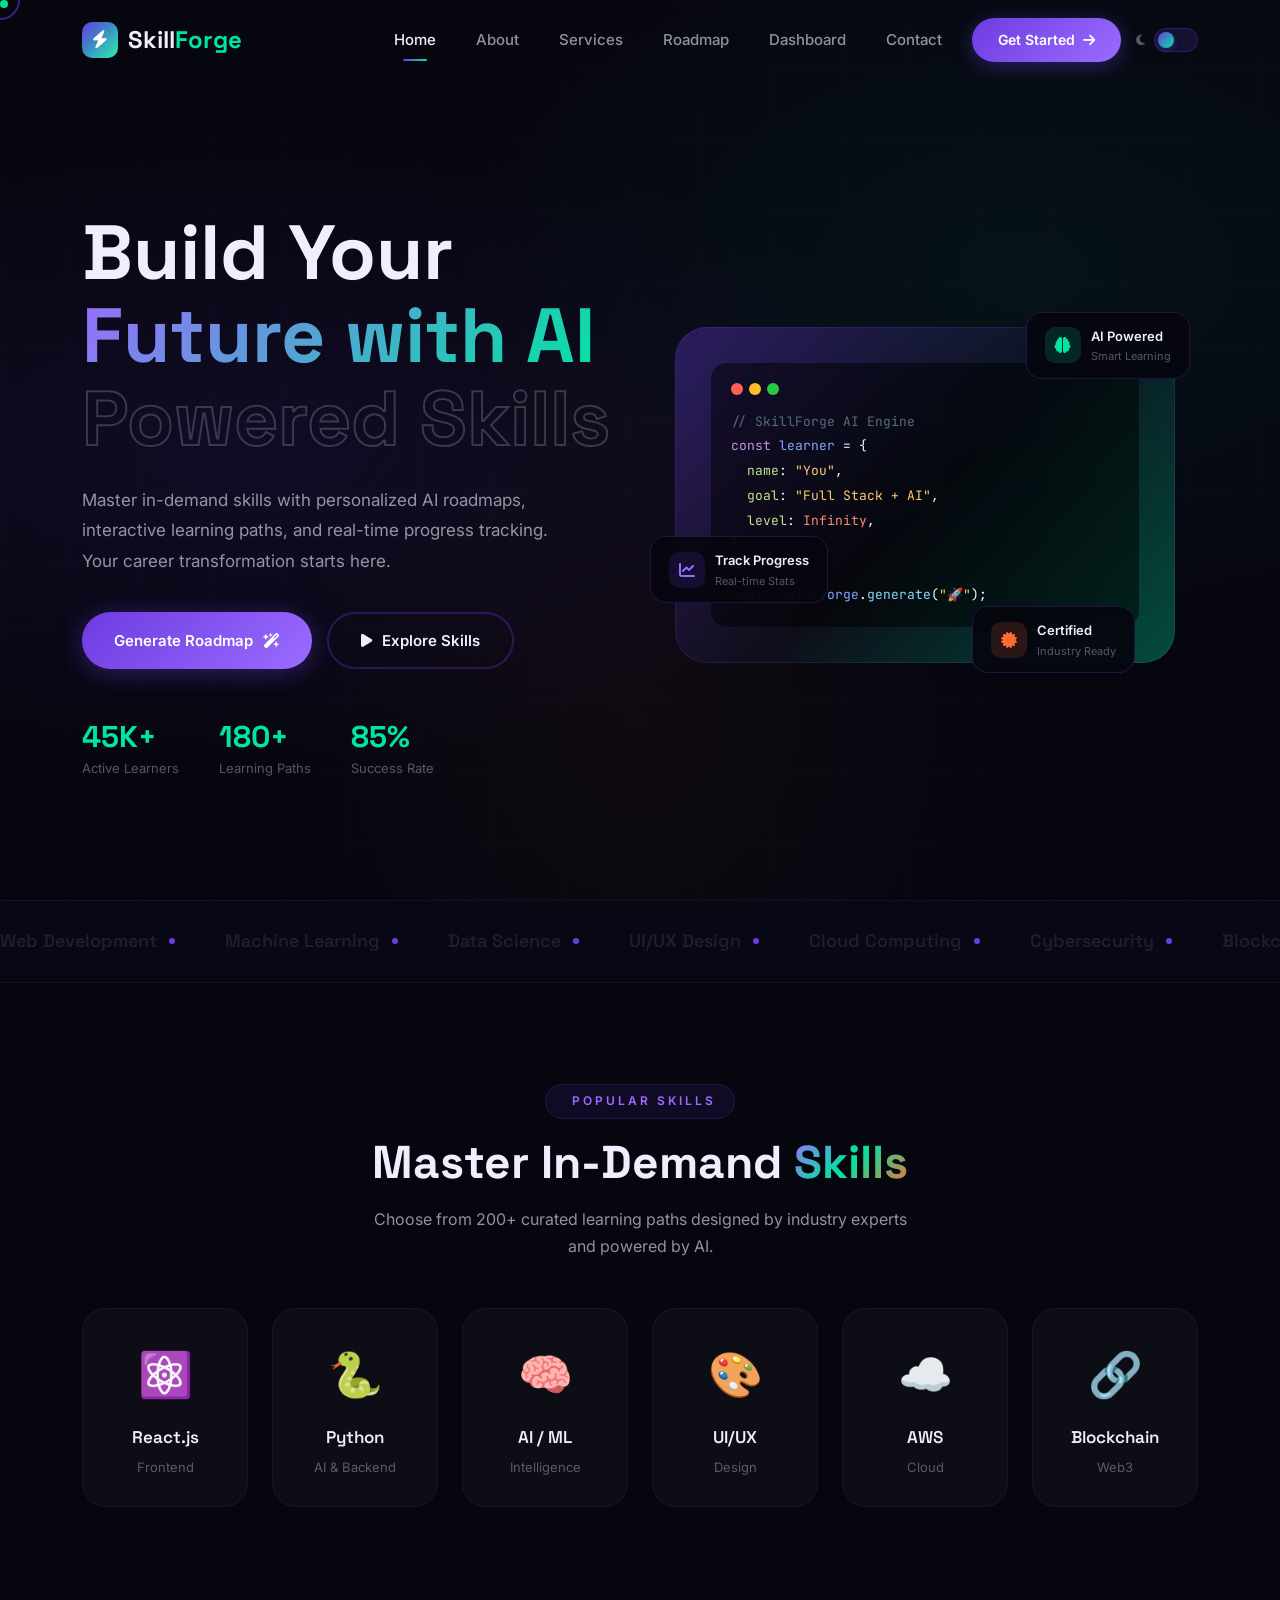
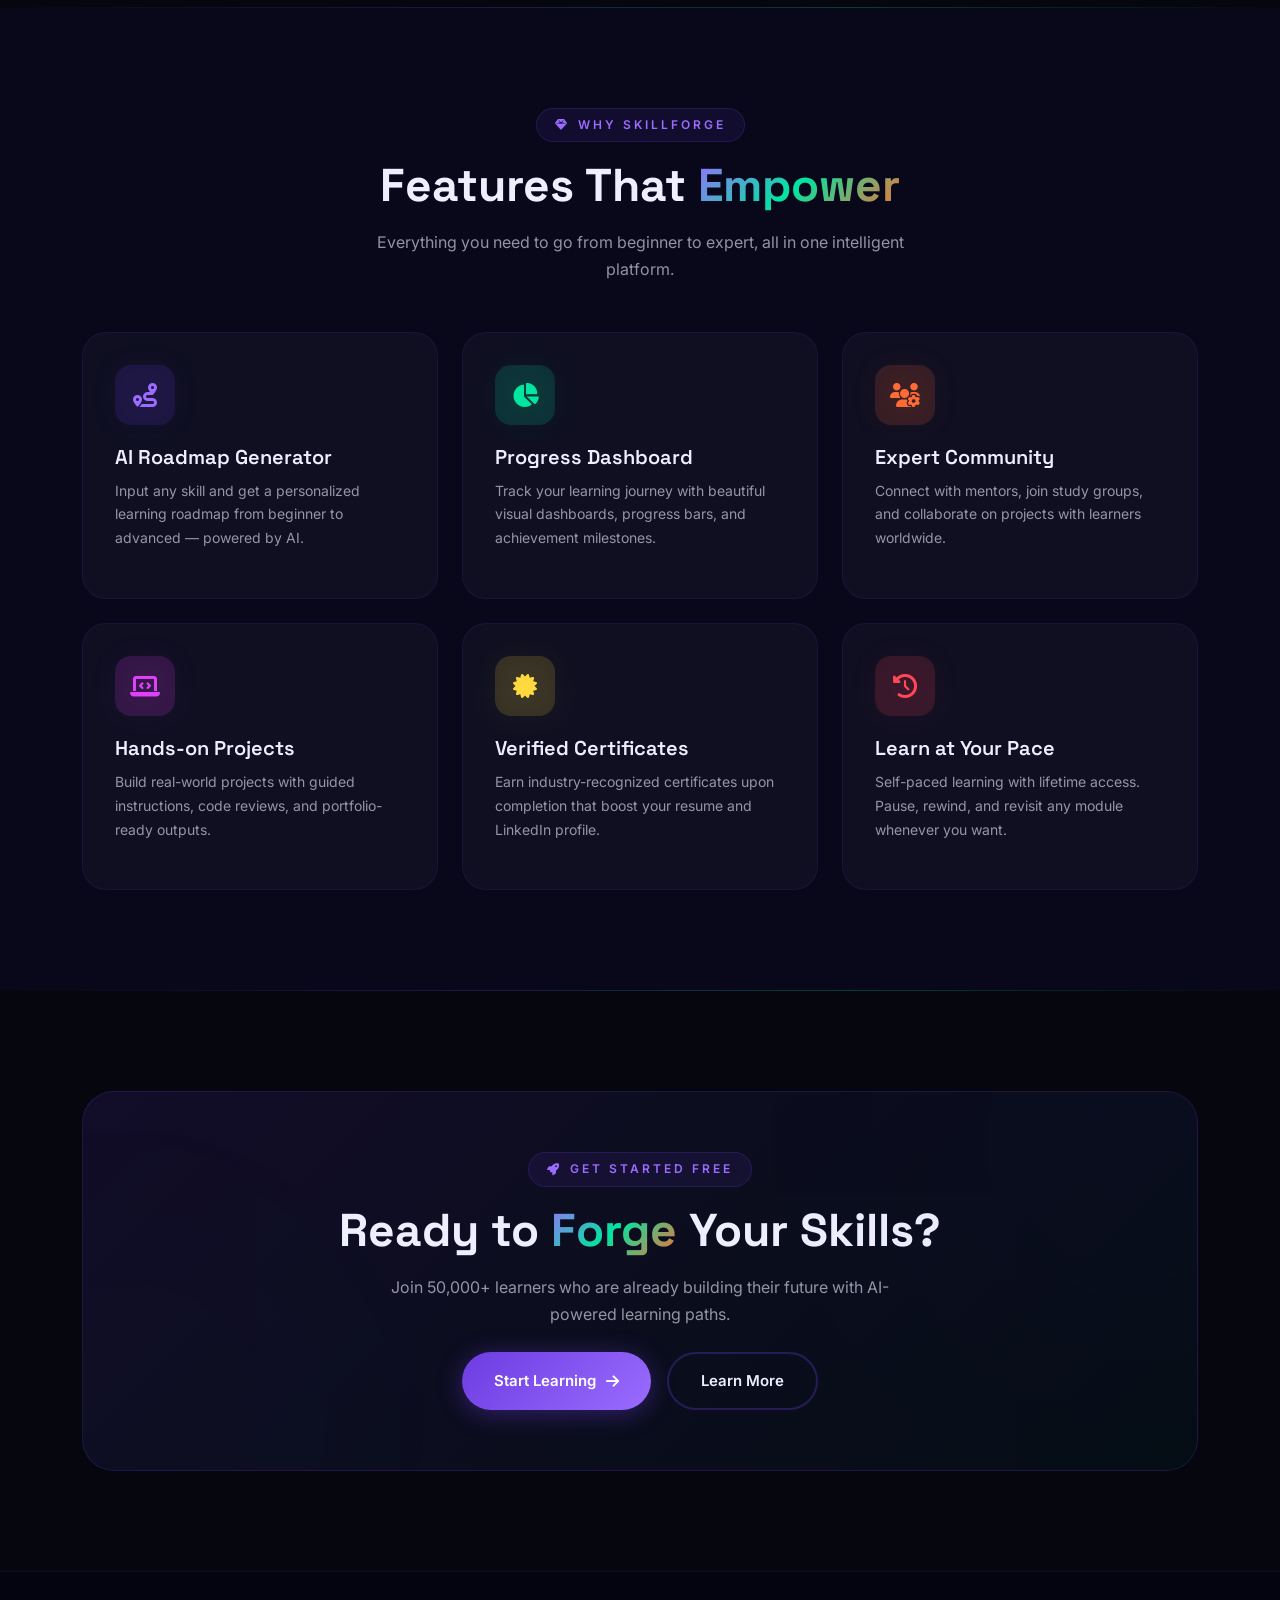
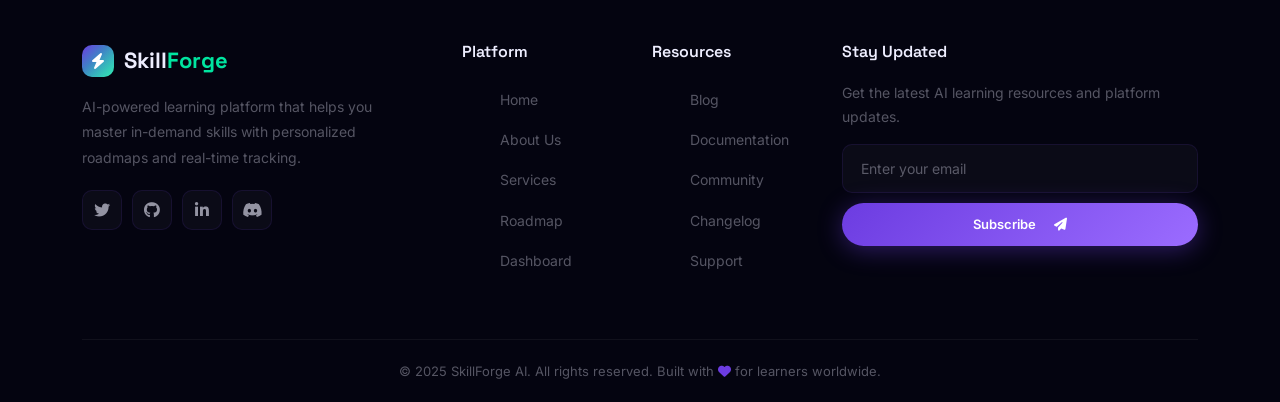
==== commit 24023b1a: "updated project" ====
--- a/index.html
+++ b/index.html
@@ -74,10 +74,6 @@
         <div class="container position-relative" style="z-index:2;">
             <div class="row align-items-center">
                 <div class="col-lg-6">
-                    <div class="hero-eyebrow reveal">
-                        <span class="pulse-dot"></span>
-                        AI-Powered Learning Platform
-                    </div>
                     <h1 class="hero-title reveal">
                         <span class="line-1">Build Your</span><br>
                         <span class="line-2">Future with AI</span><br>
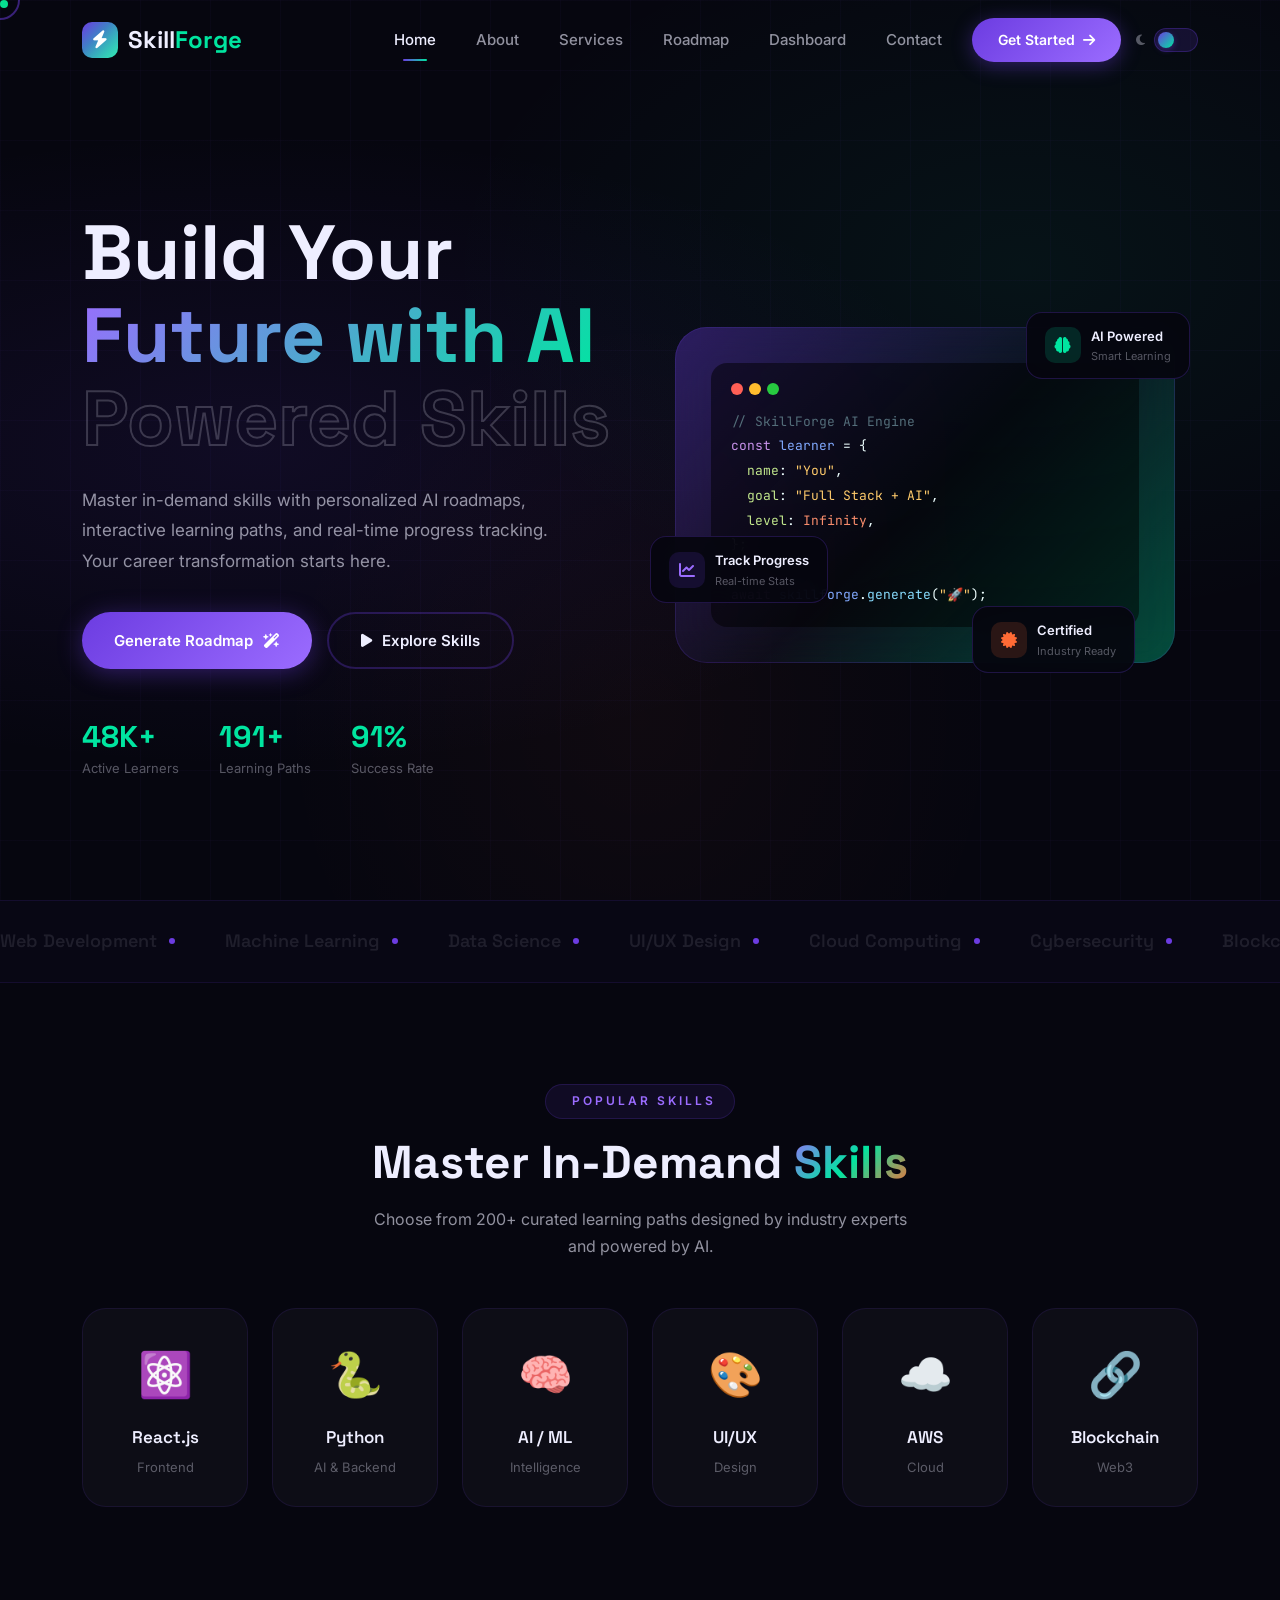
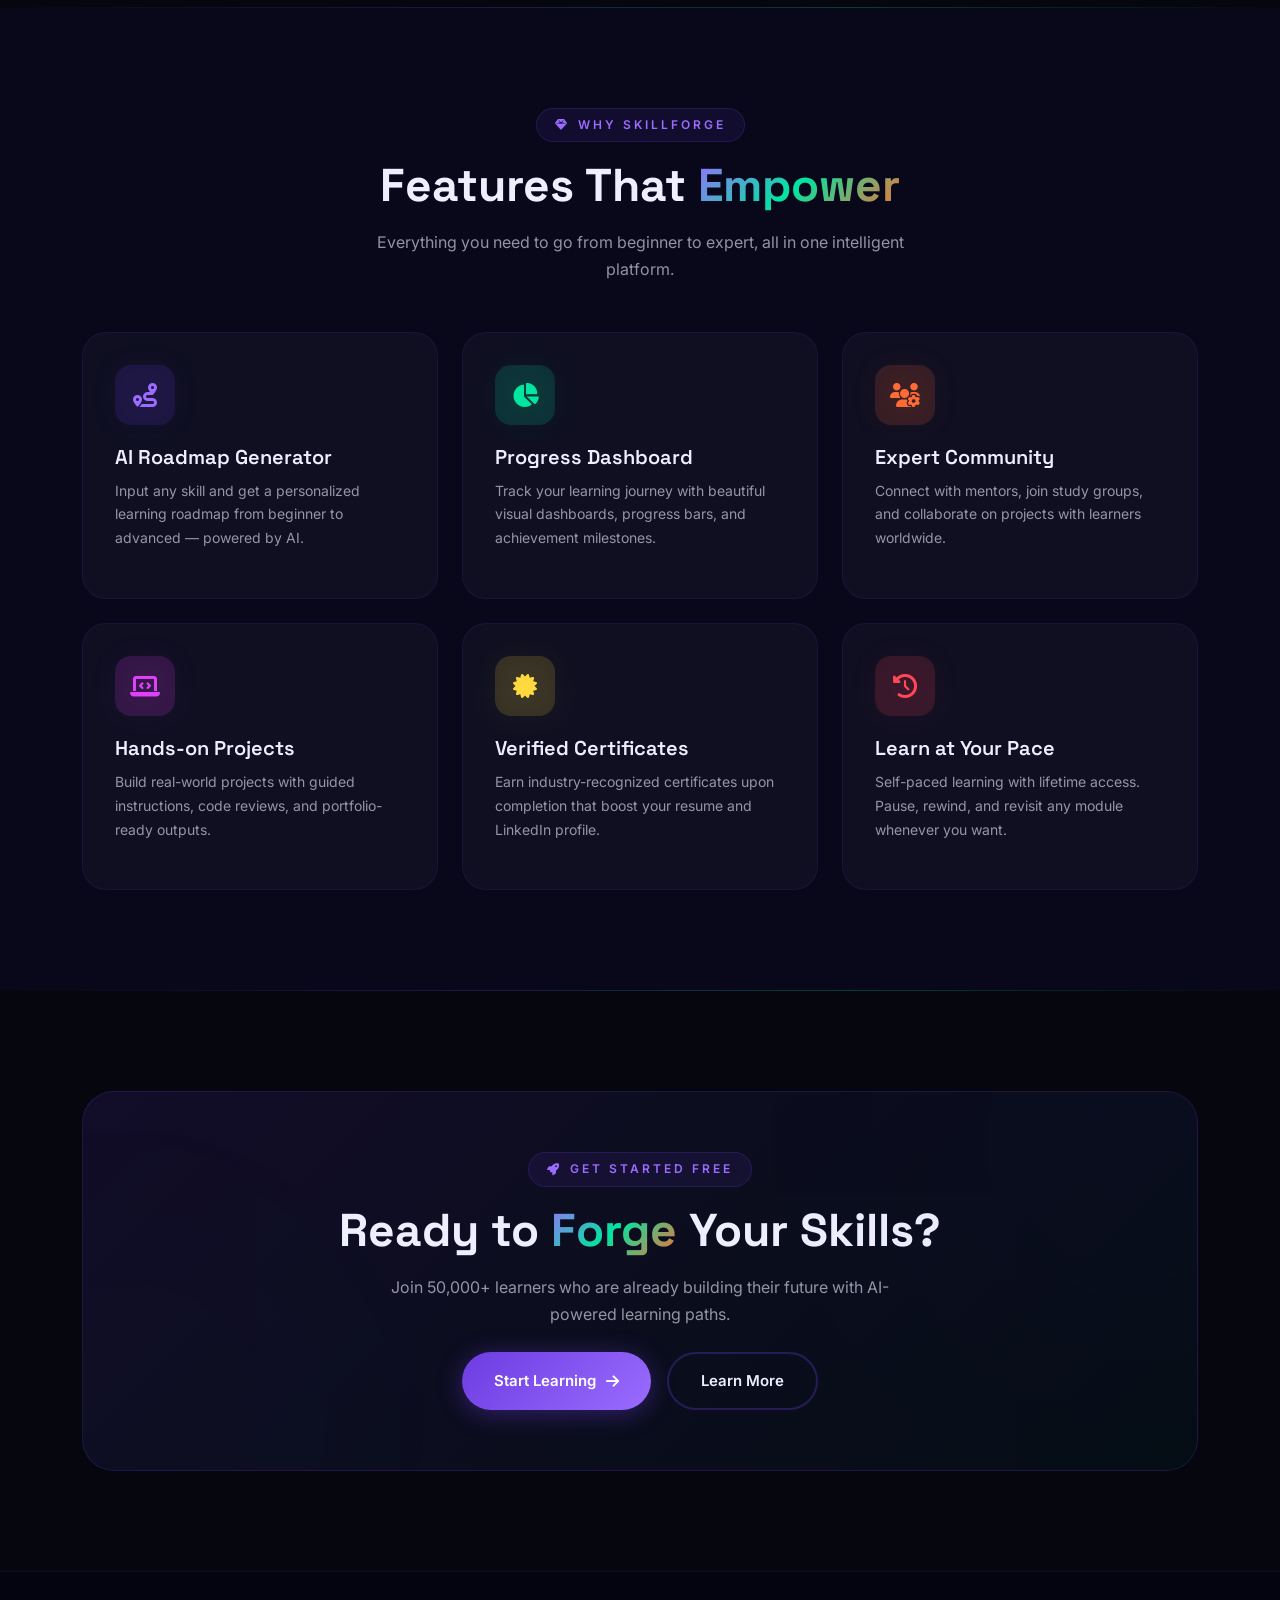
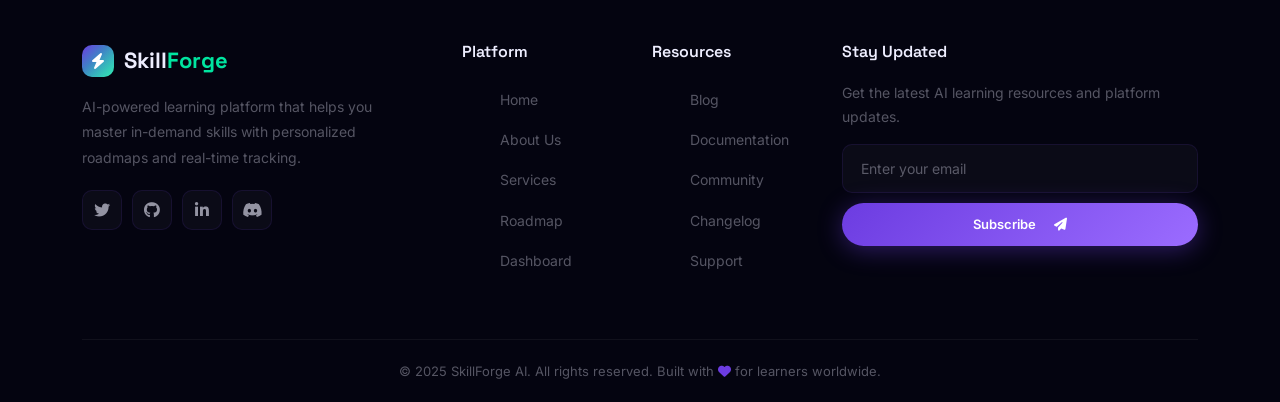
==== commit ac1ea816: "updated project" ====
--- a/index.html
+++ b/index.html
@@ -8,7 +8,7 @@
     <link href="https://cdn.jsdelivr.net/npm/bootstrap@5.3.0/dist/css/bootstrap.min.css" rel="stylesheet">
     <link href="https://cdnjs.cloudflare.com/ajax/libs/font-awesome/6.4.0/css/all.min.css" rel="stylesheet">
     <link href="style.css" rel="stylesheet">
-    <link rel="icon" type="image/png" href="img/icon.png">
+    <link rel="icon" type="image/png" href="img/icon.jpeg">
     <script>
         (function () {
             var t = localStorage.getItem('sf-theme') || 'dark';
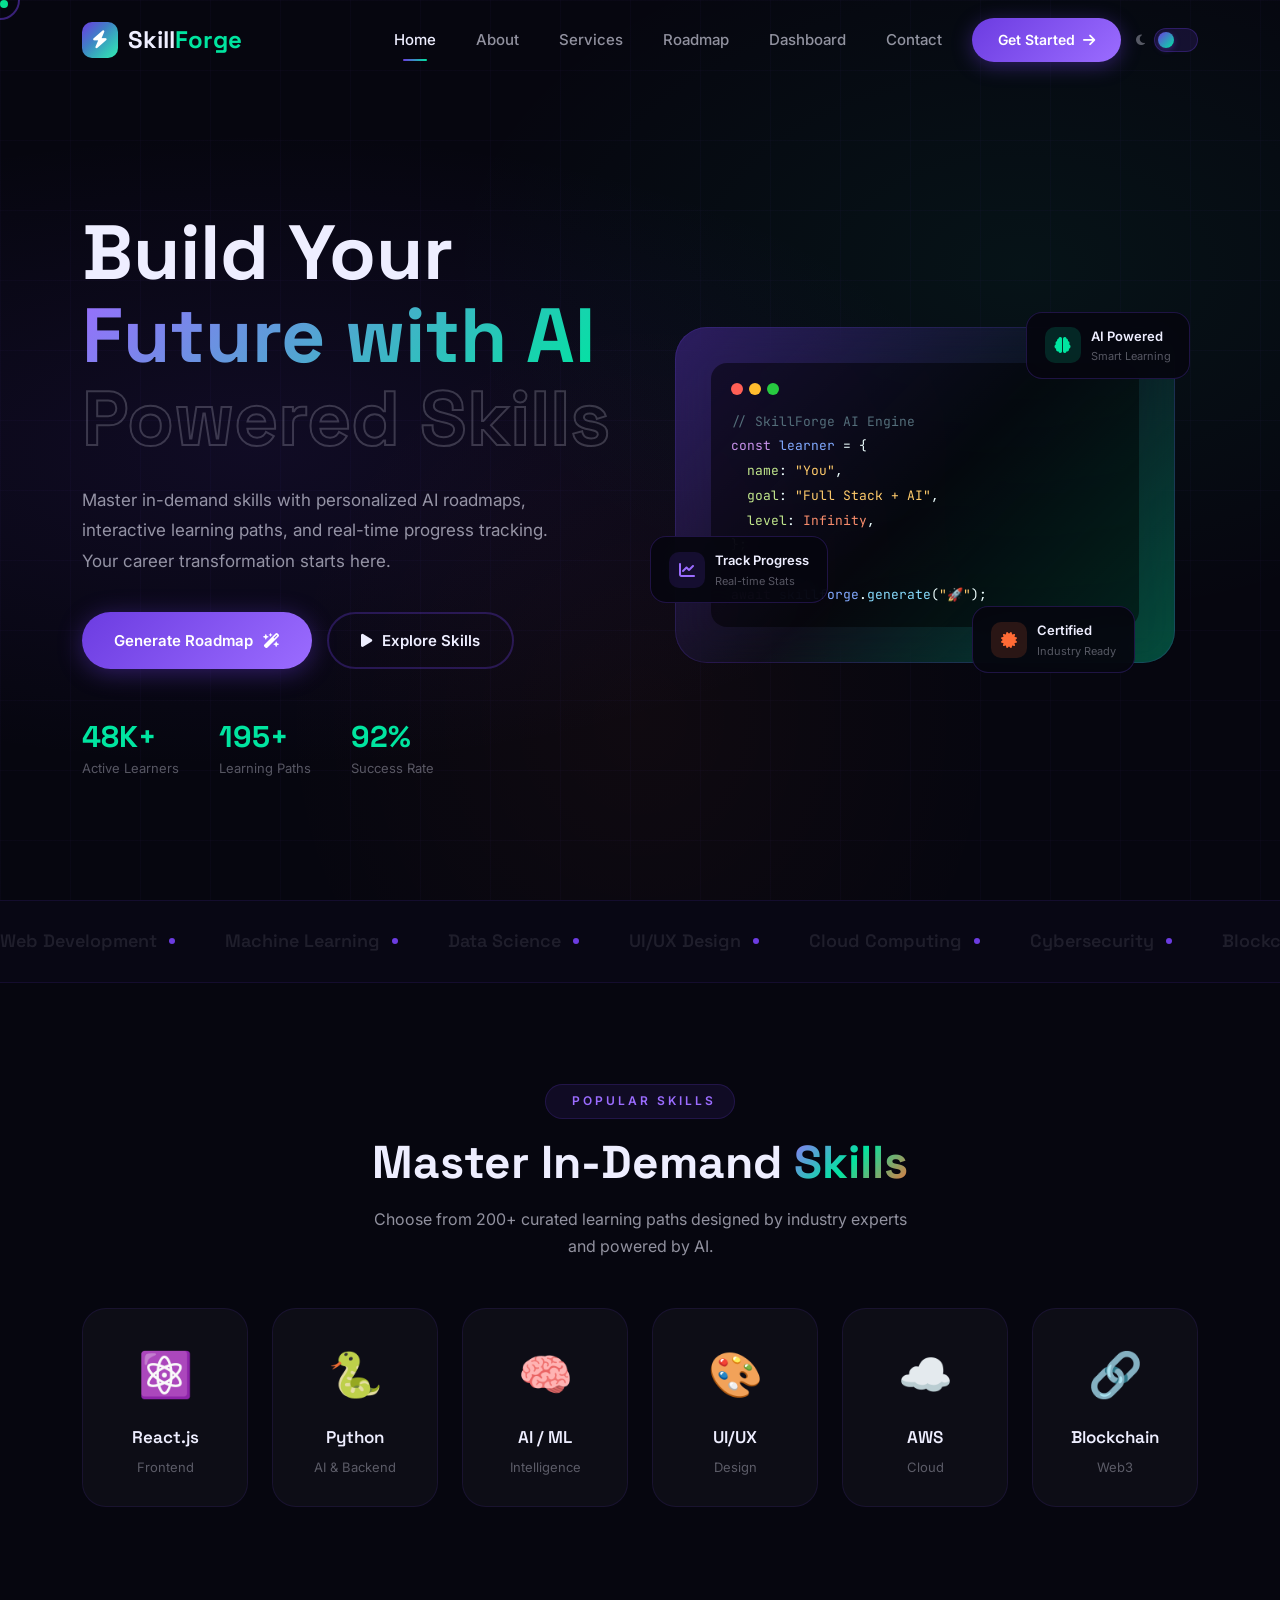
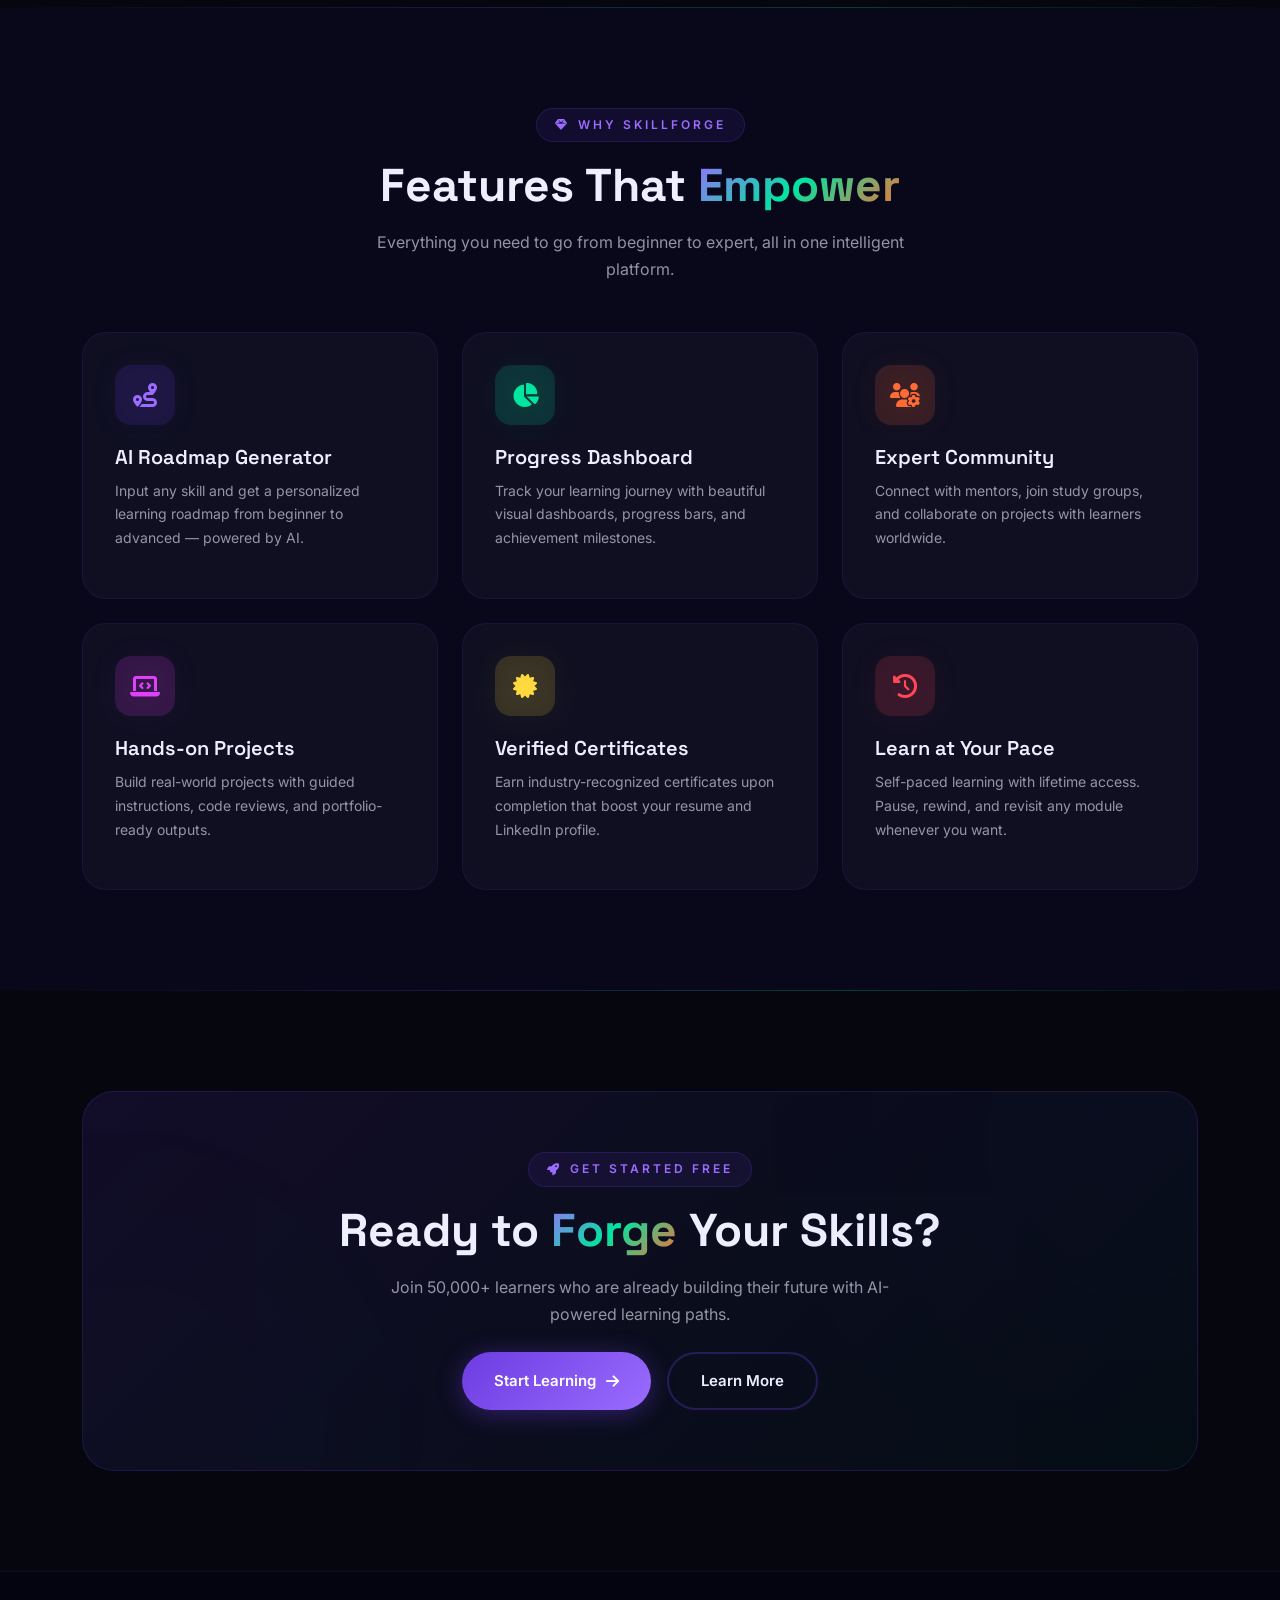
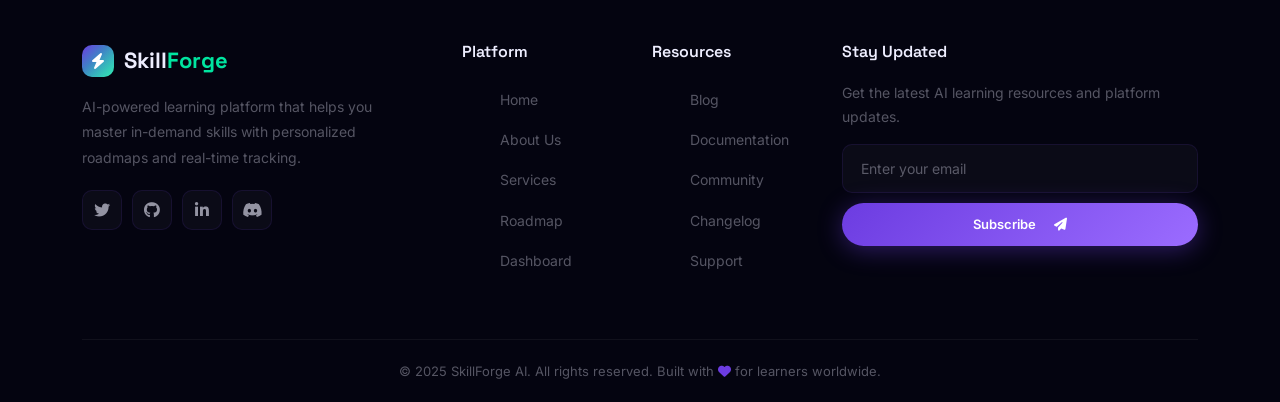
==== commit ddcf7121: "updated project" ====
--- a/index.html
+++ b/index.html
@@ -8,7 +8,7 @@
     <link href="https://cdn.jsdelivr.net/npm/bootstrap@5.3.0/dist/css/bootstrap.min.css" rel="stylesheet">
     <link href="https://cdnjs.cloudflare.com/ajax/libs/font-awesome/6.4.0/css/all.min.css" rel="stylesheet">
     <link href="style.css" rel="stylesheet">
-    <link rel="icon" type="image/png" href="img/icon.jpeg">
+    <link rel="icon" type="image/png" href="img/icon.png">
     <script>
         (function () {
             var t = localStorage.getItem('sf-theme') || 'dark';
